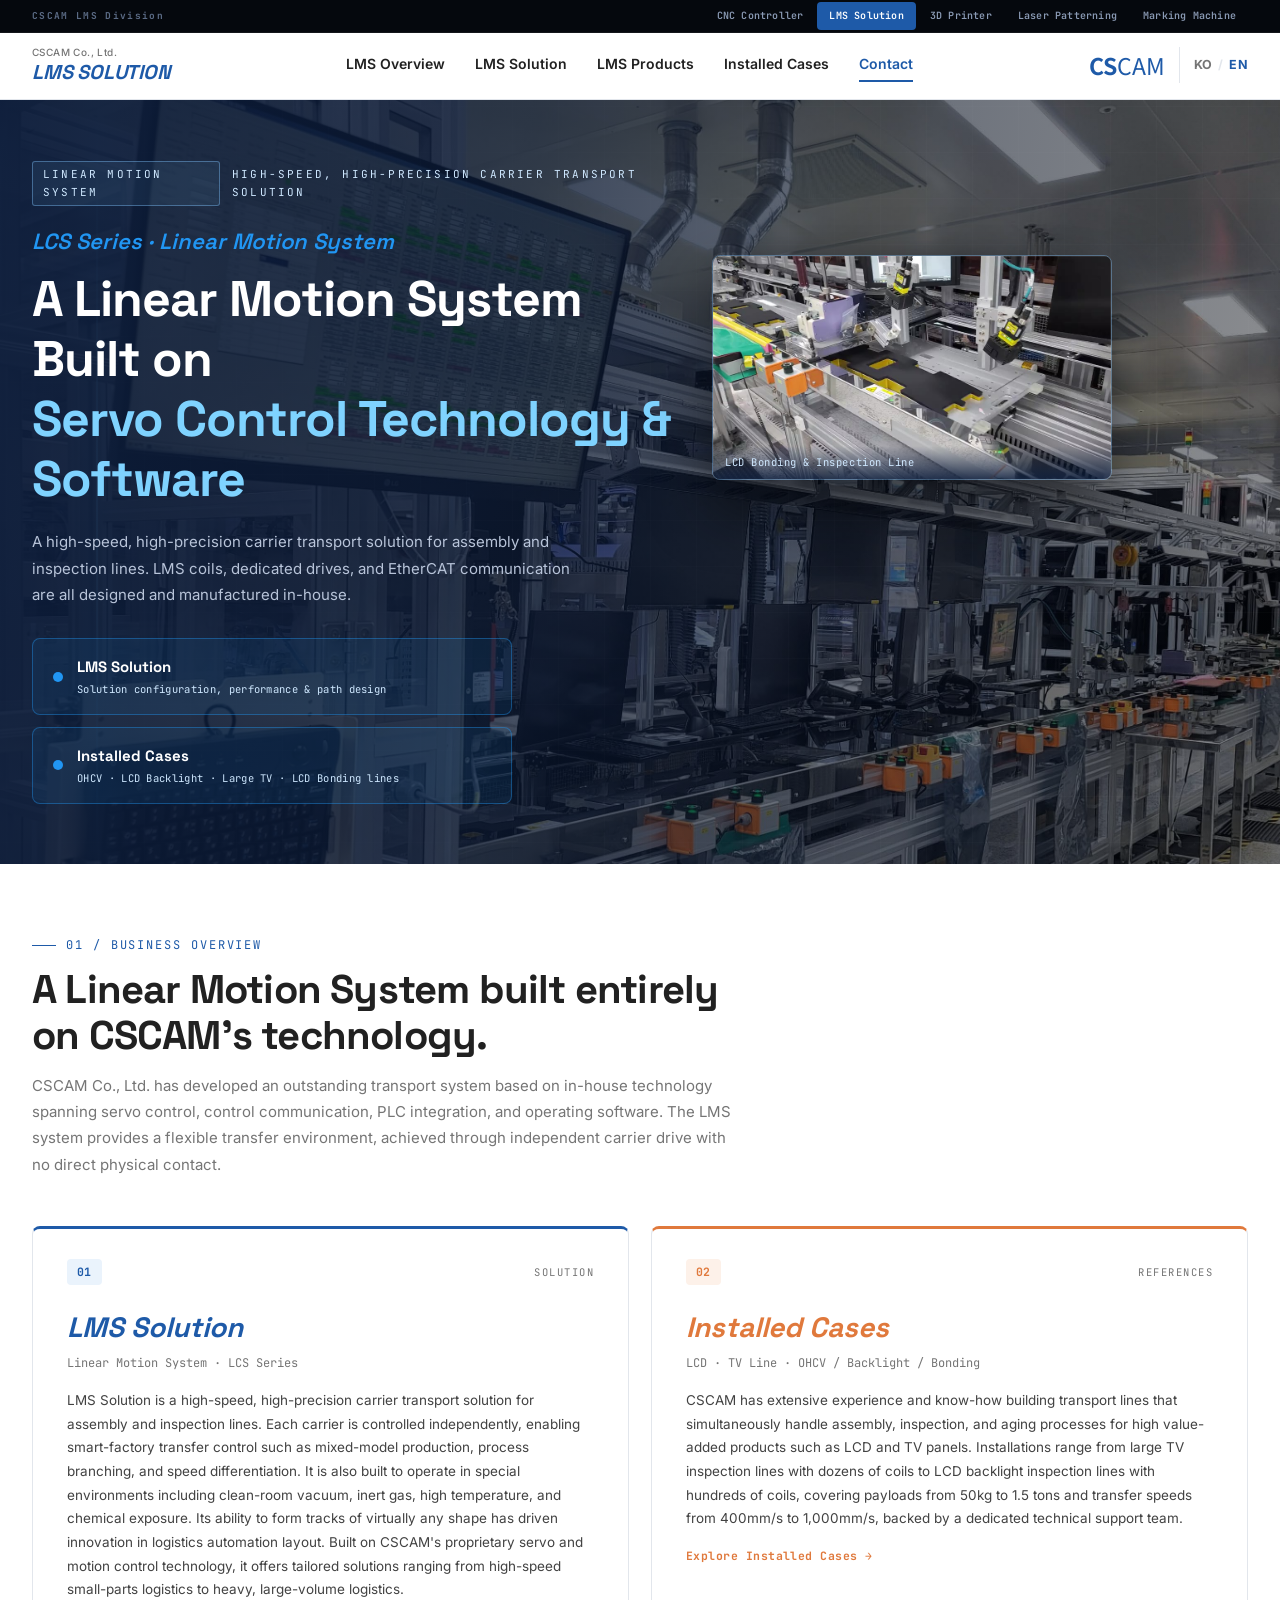
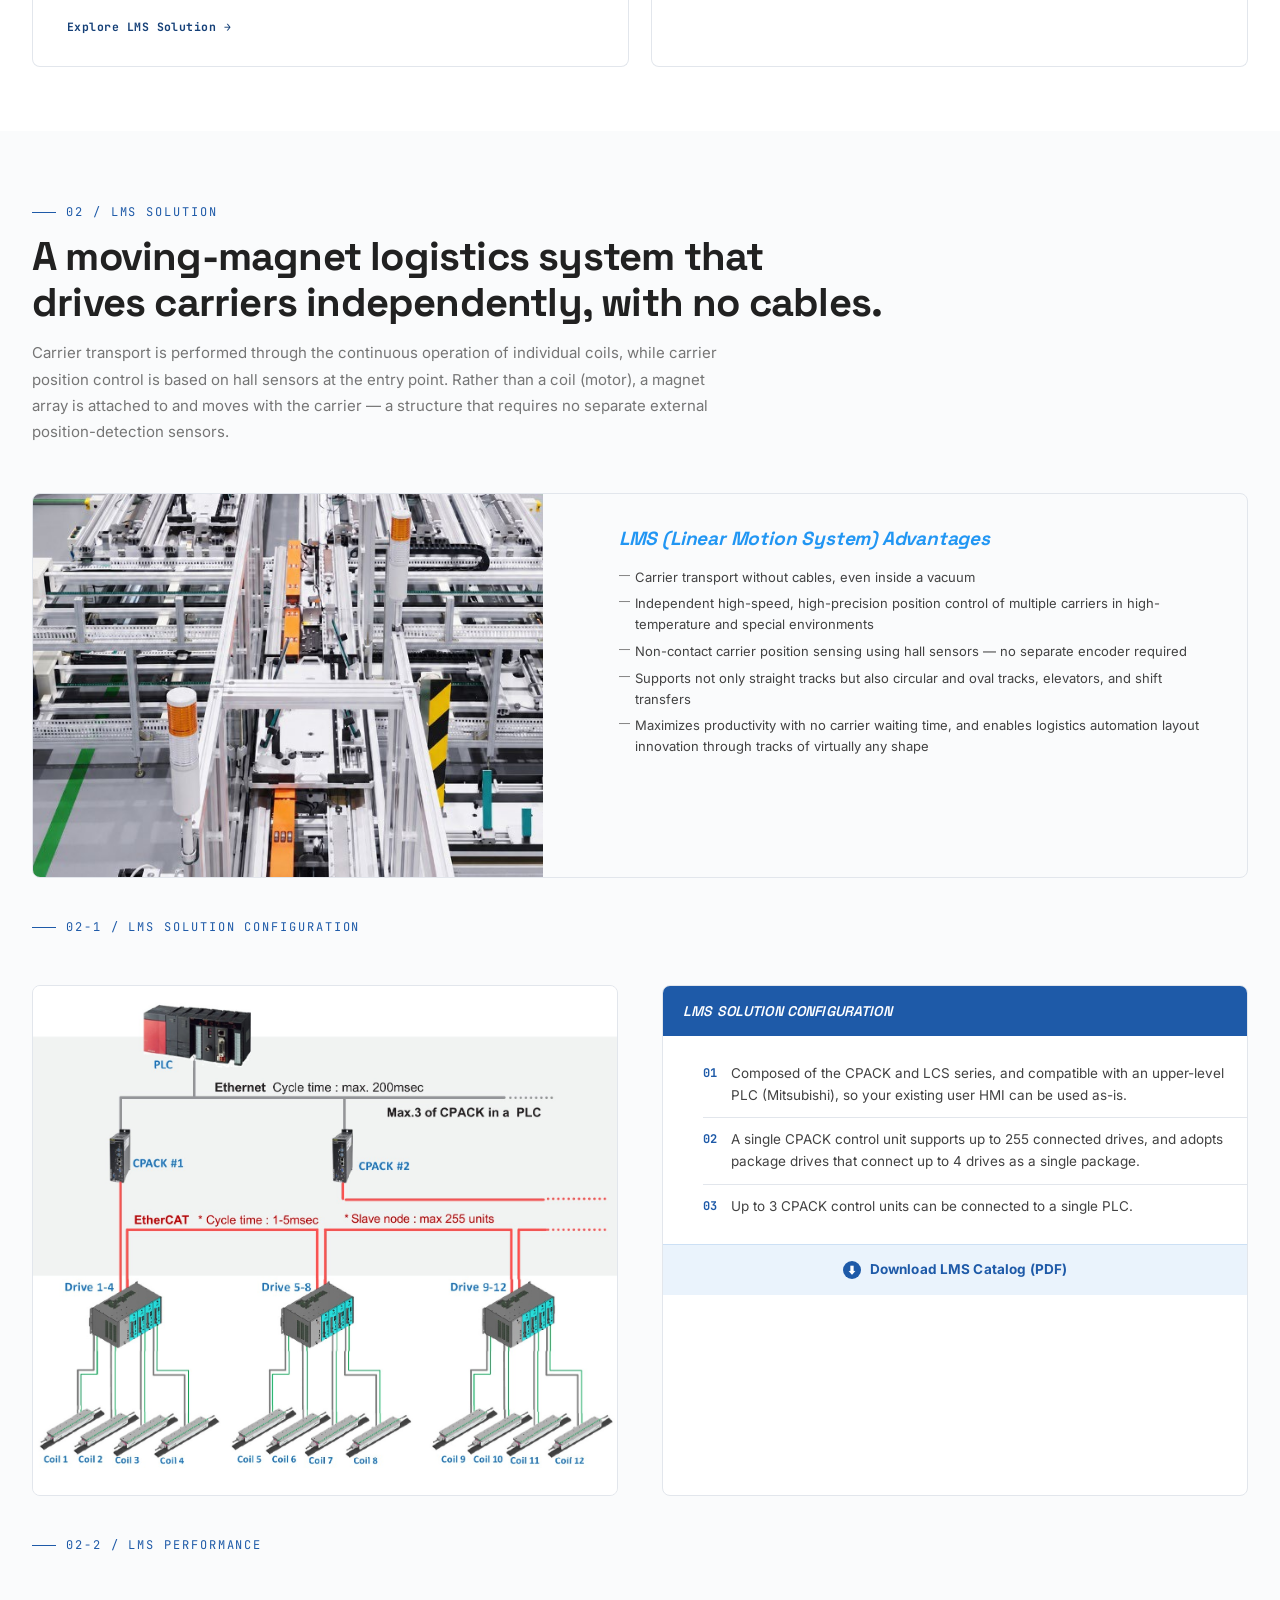
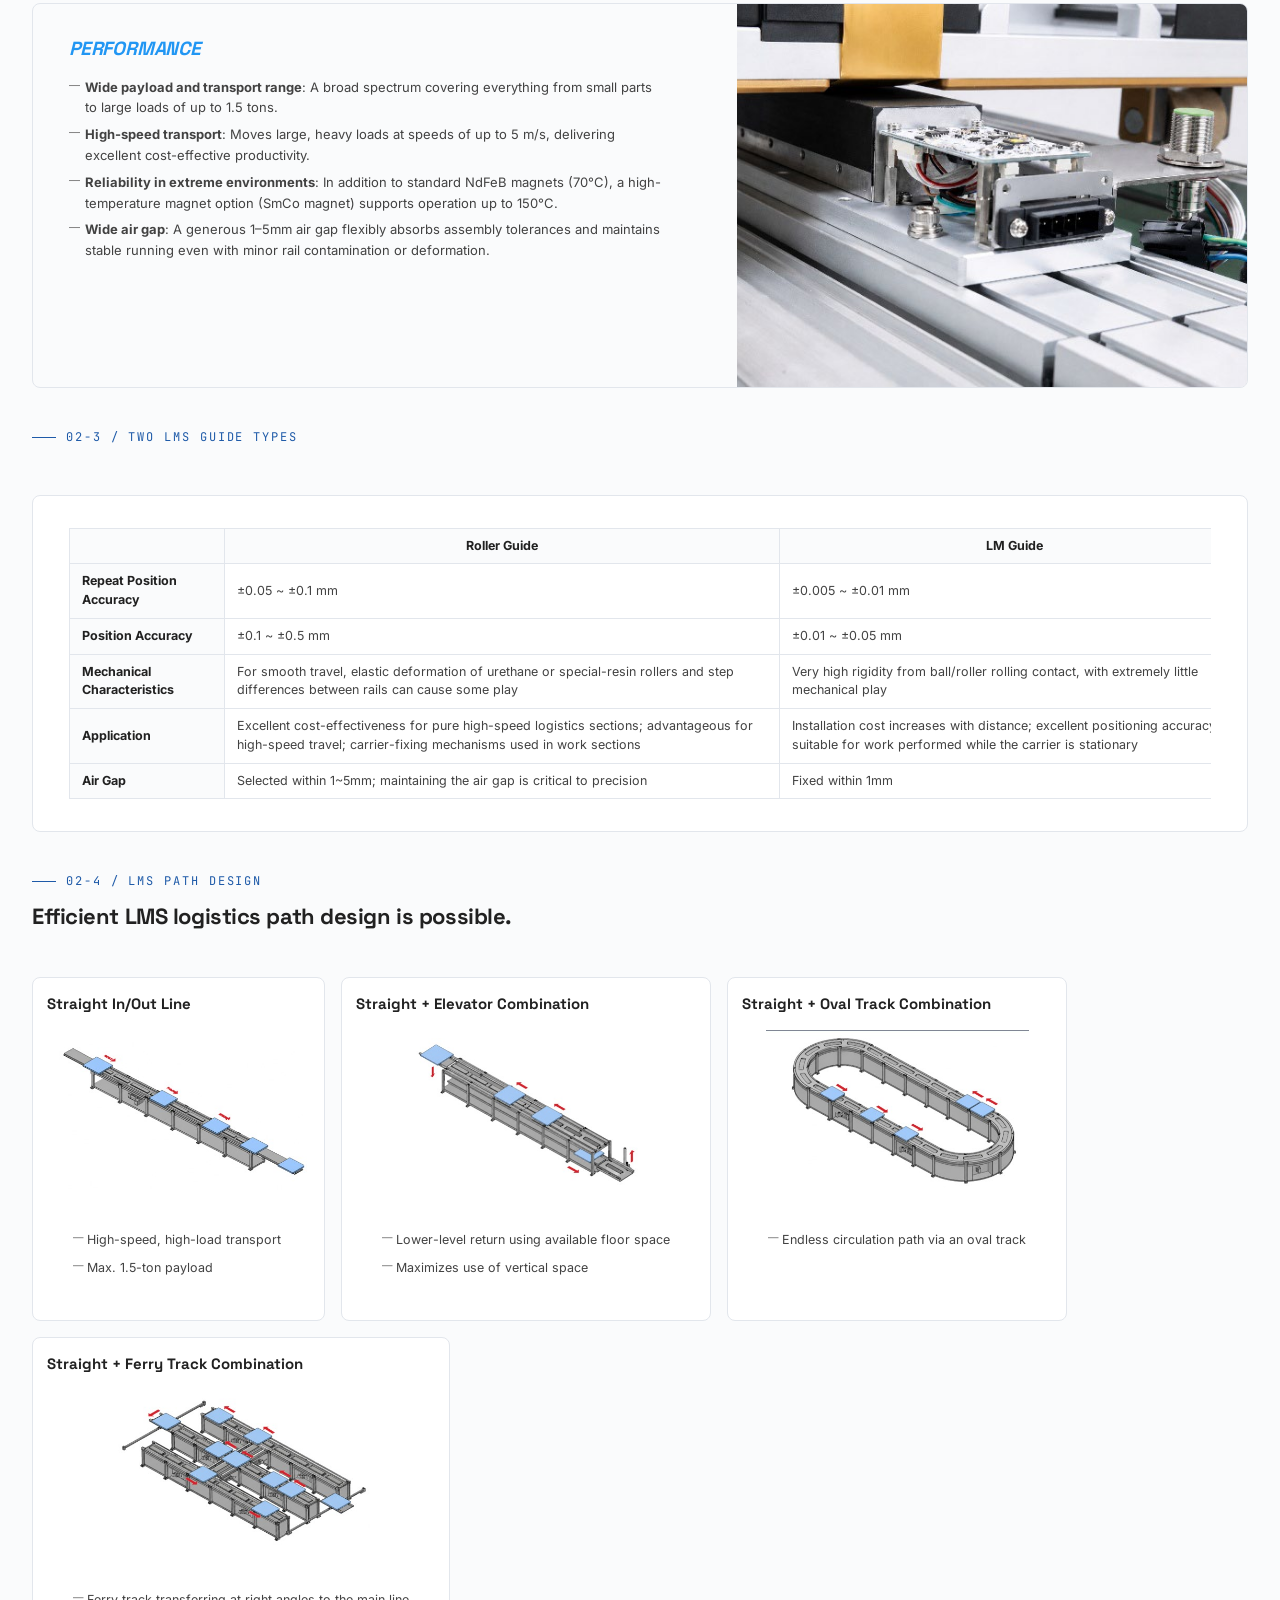
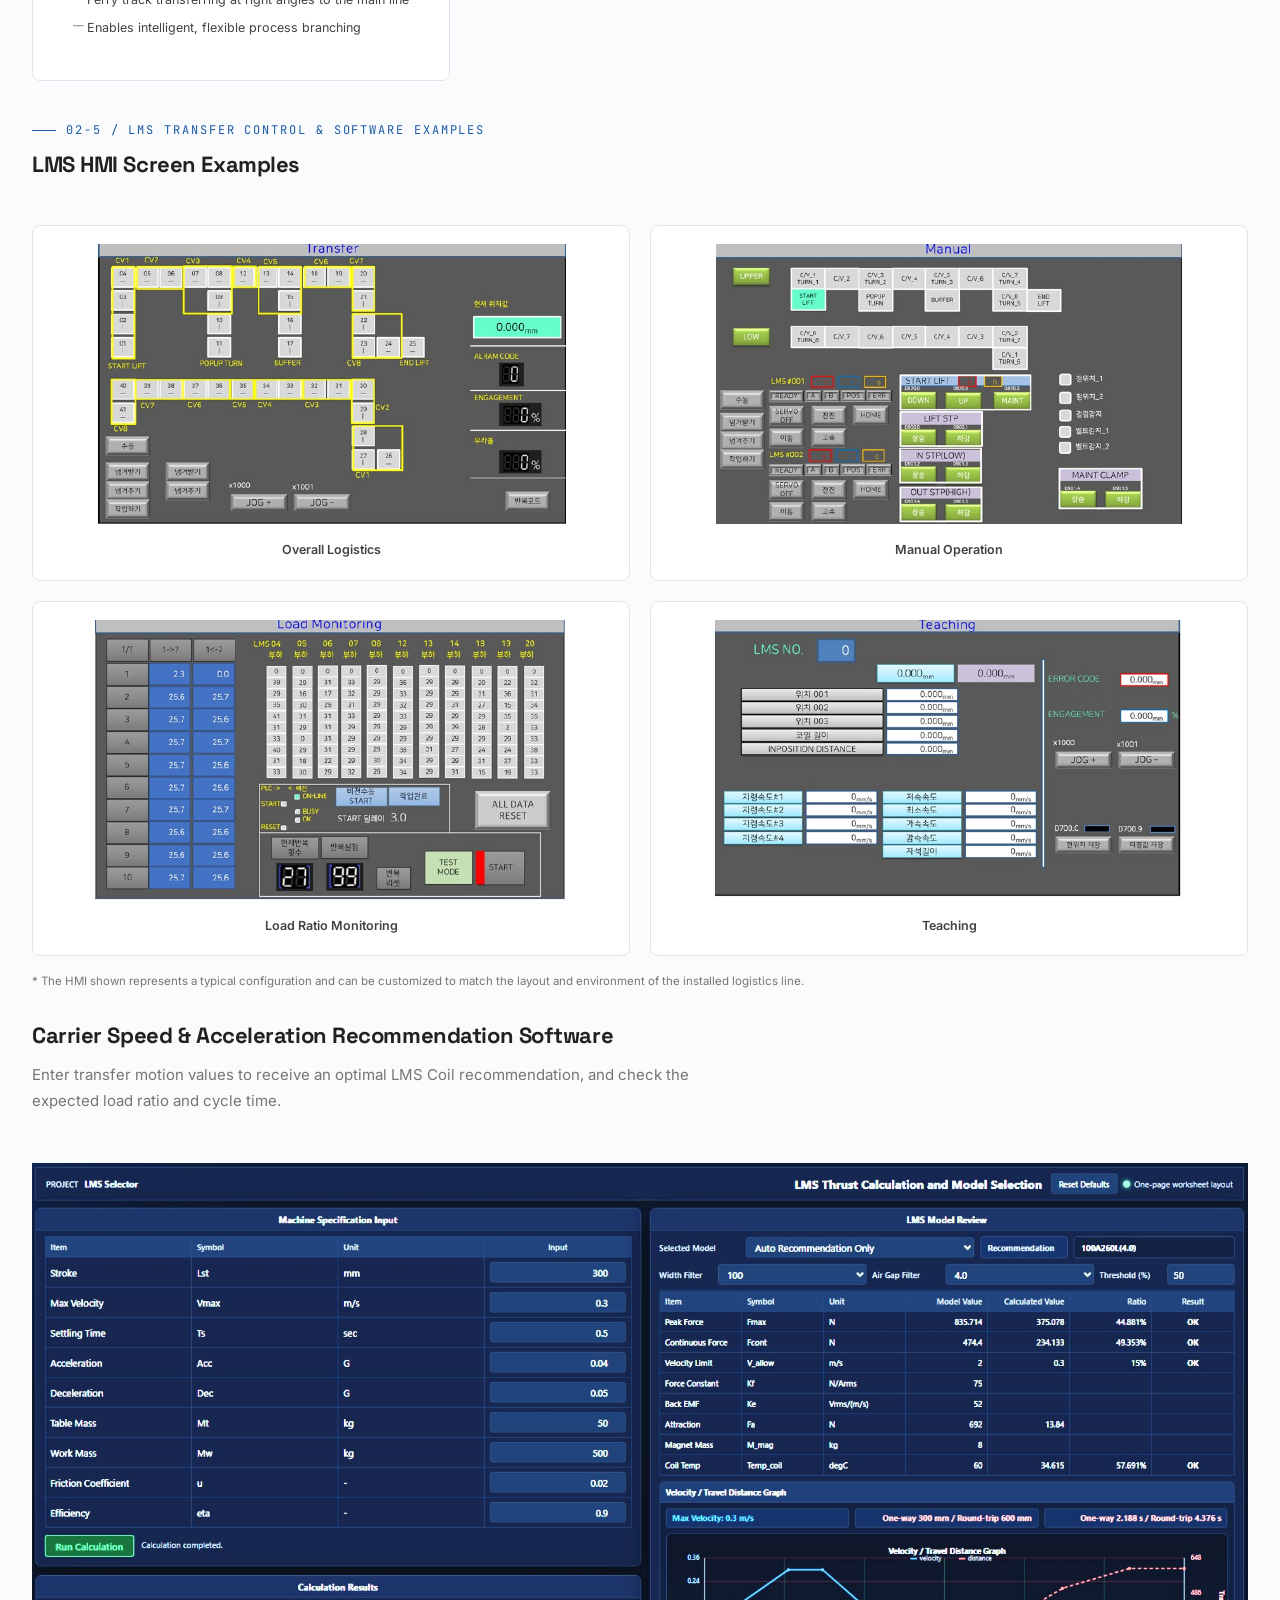
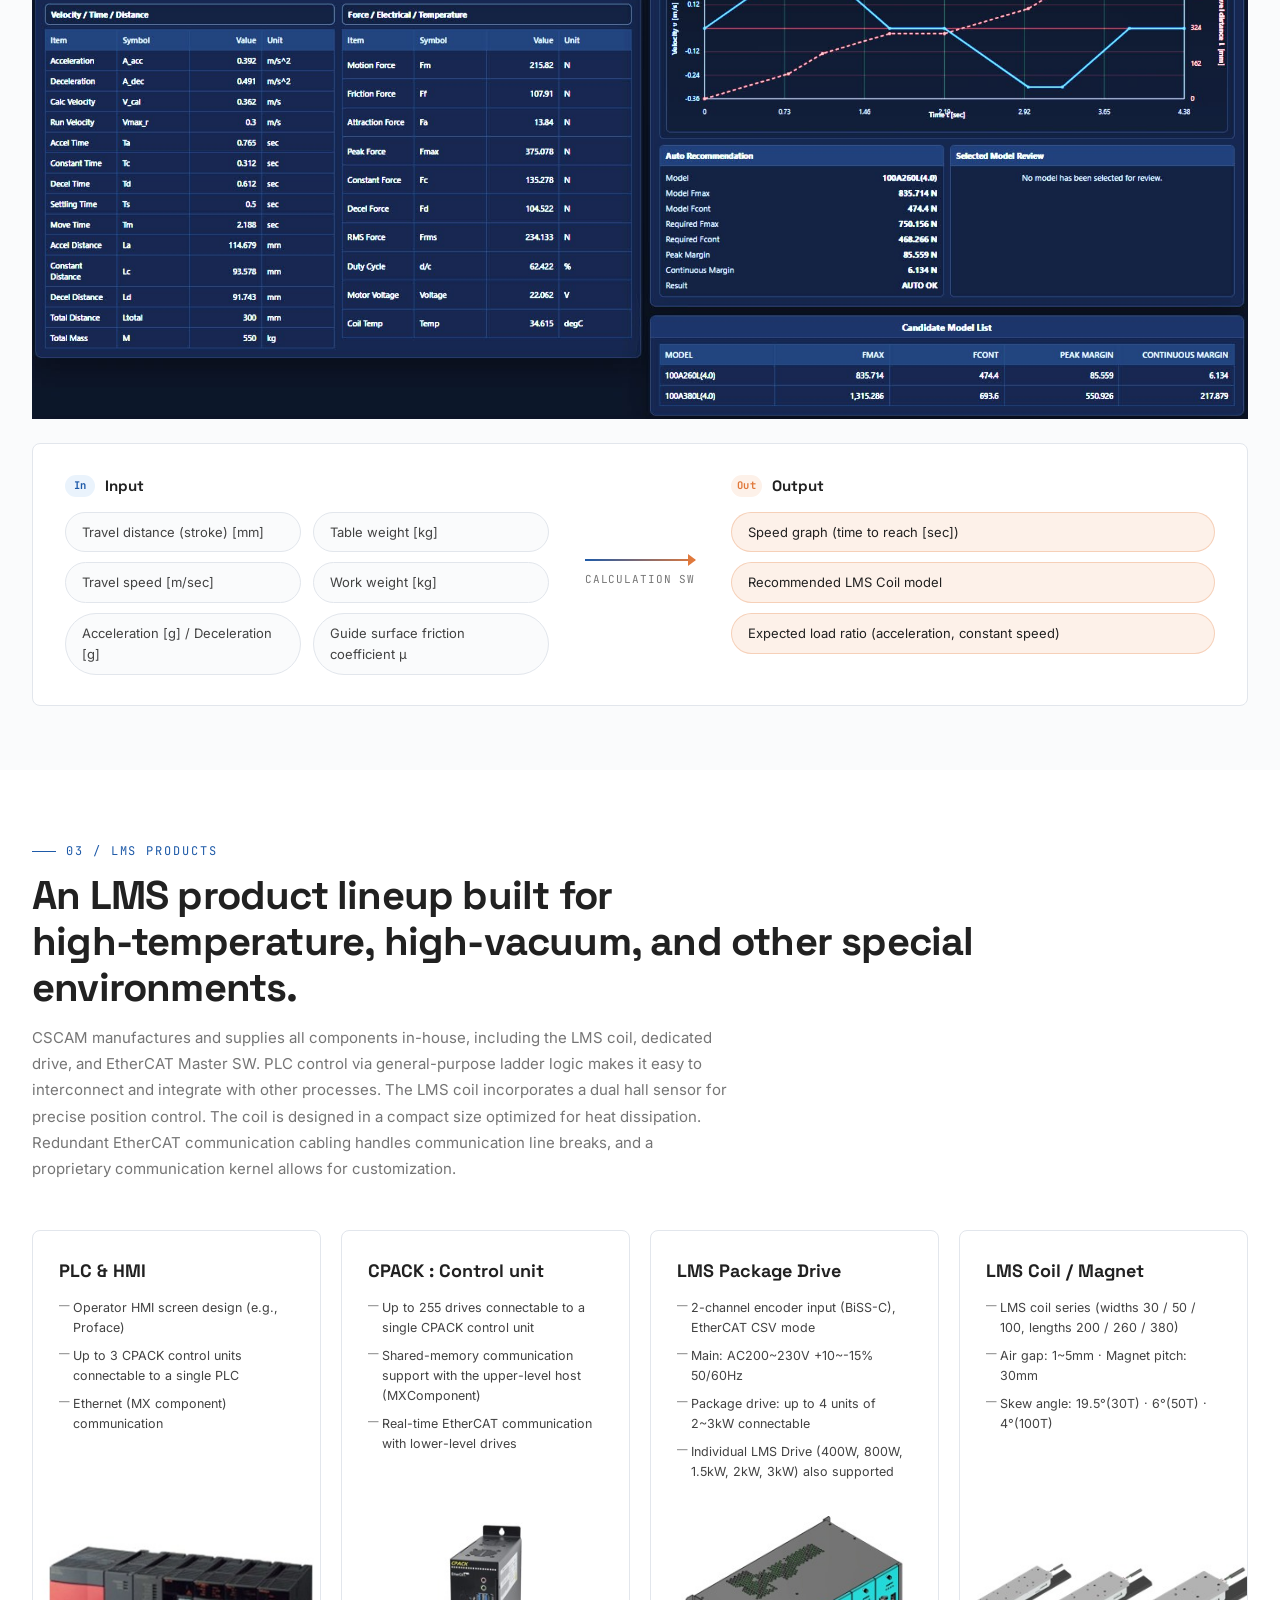
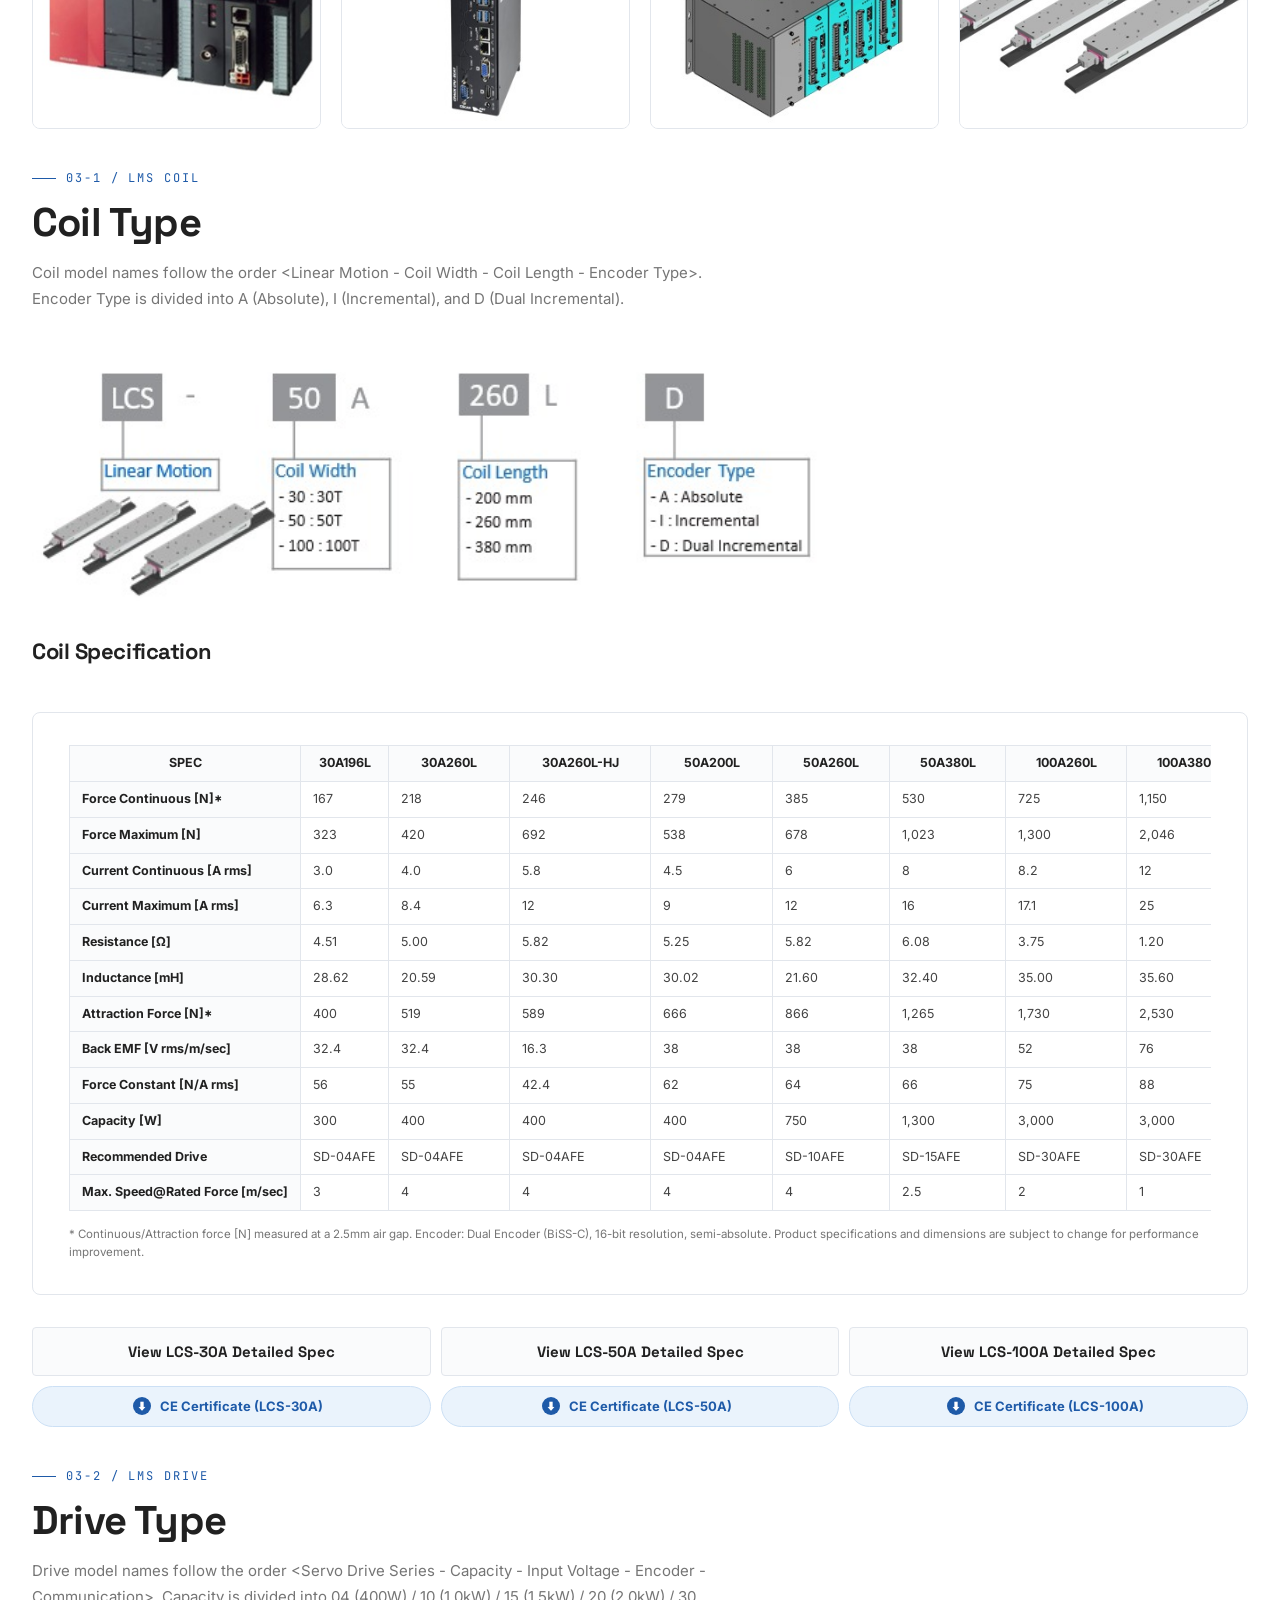
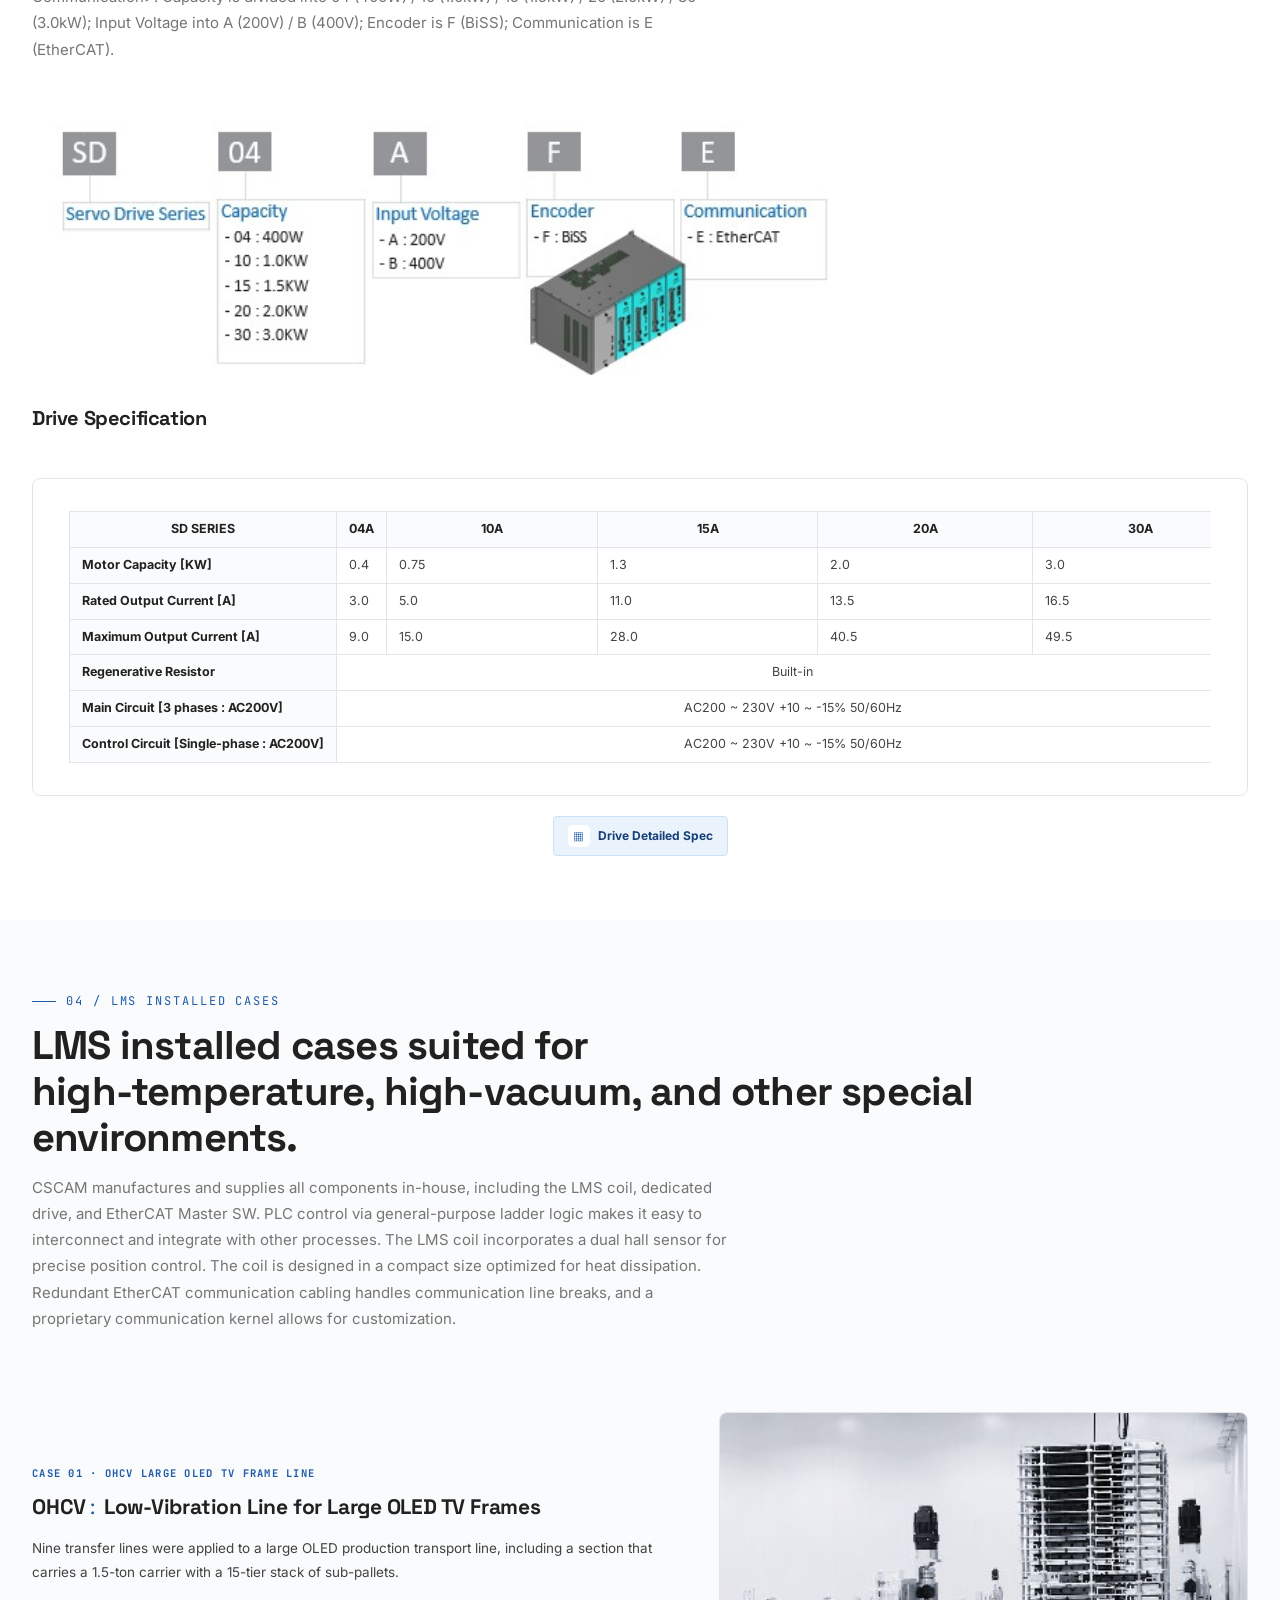
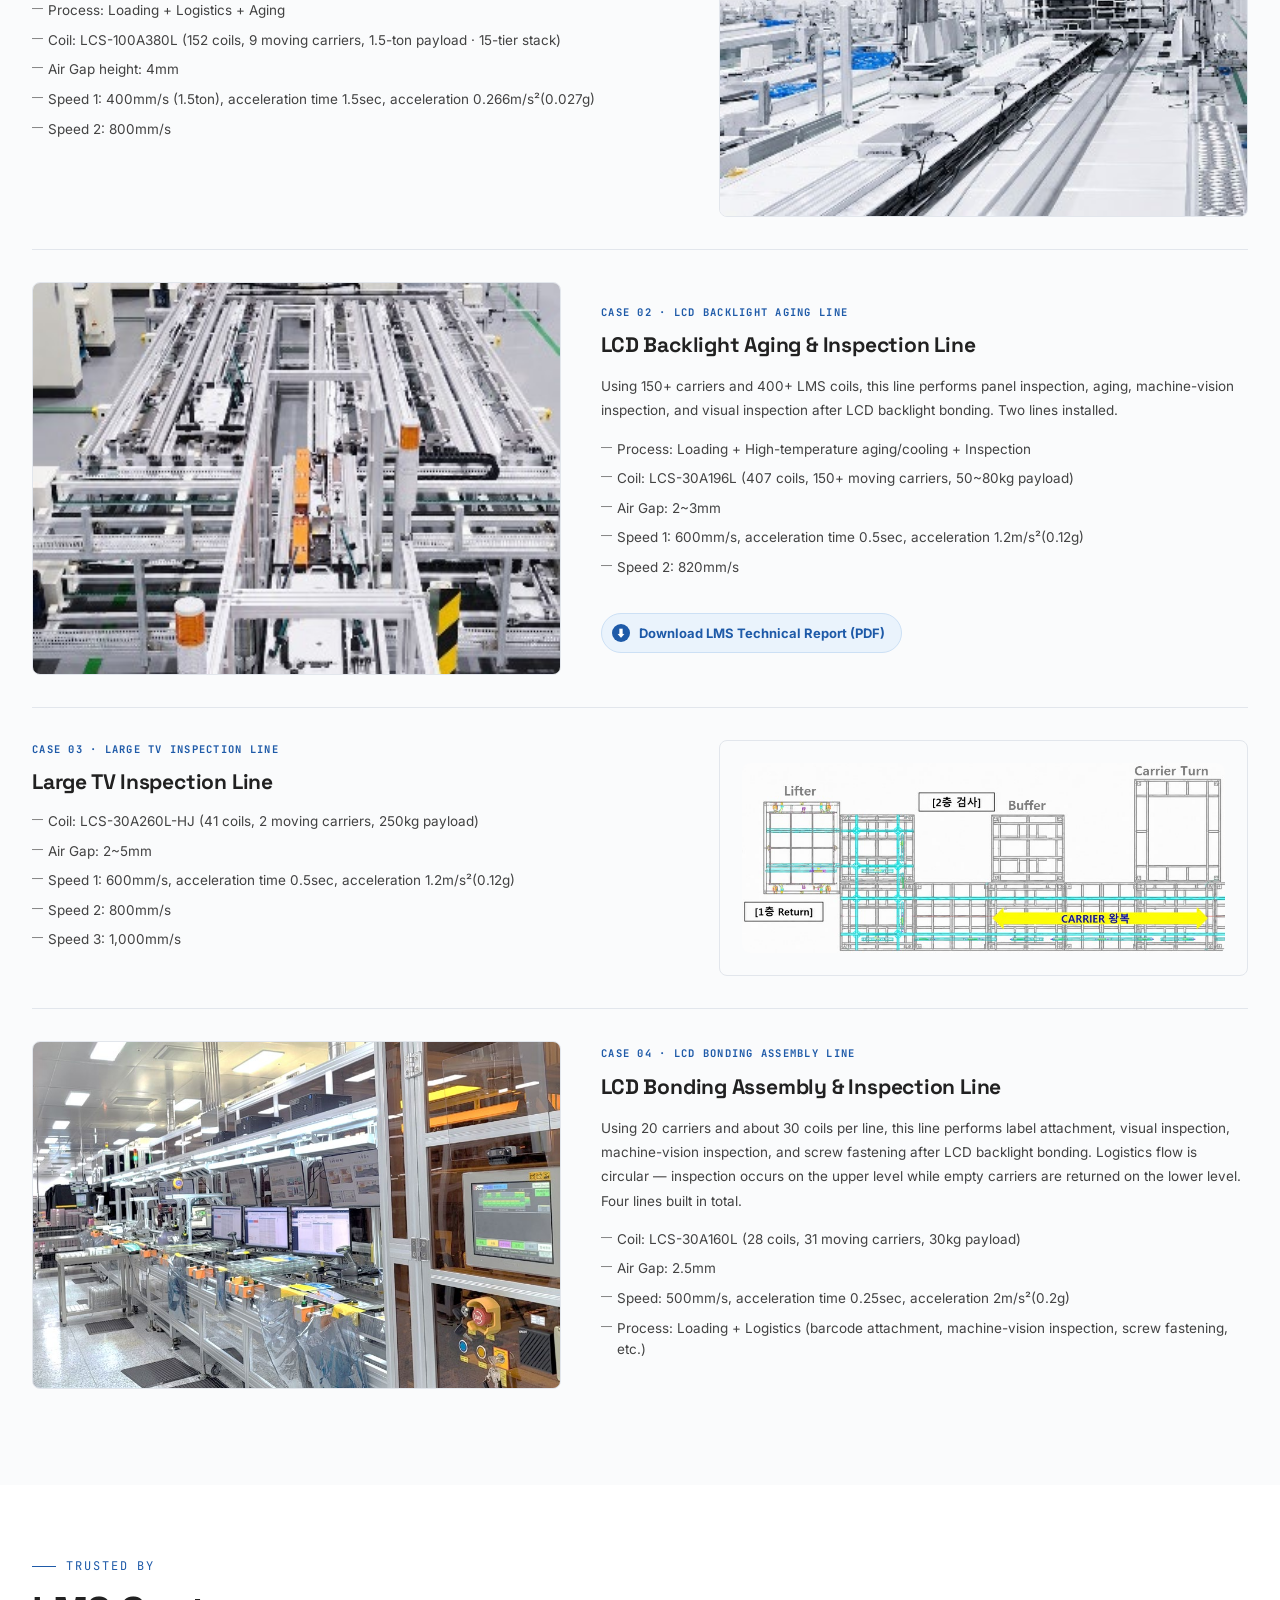
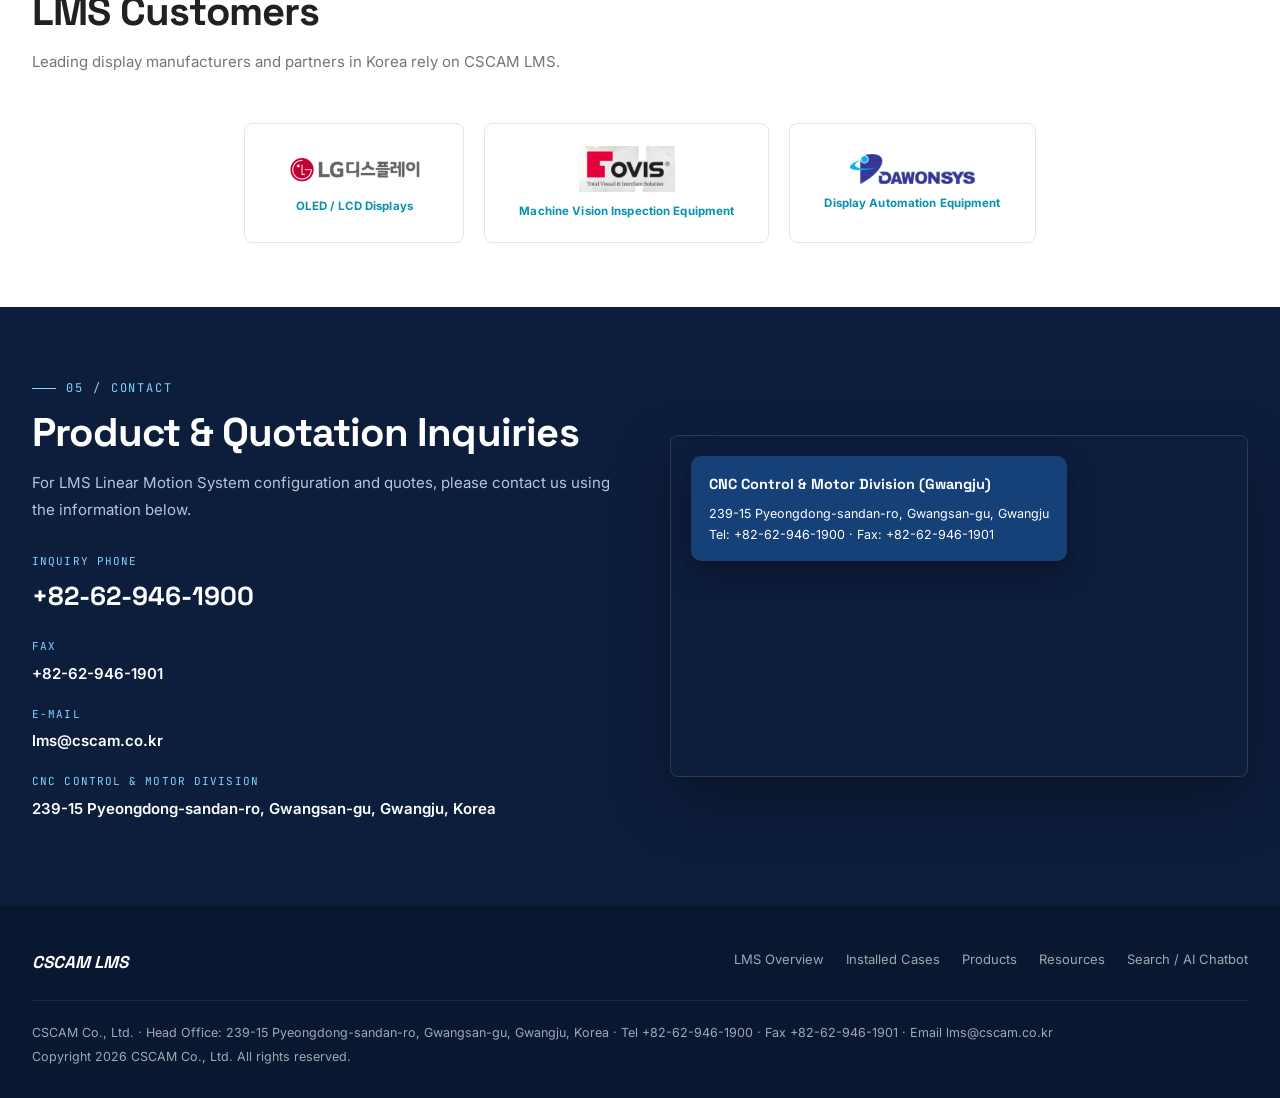
==== en/index.html @ 69ef6d7d "hub" ====
<!DOCTYPE html>
<html lang="en">
<head>
<meta charset="UTF-8">
<meta name="viewport" content="width=device-width, initial-scale=1.0">
<title>CSCAM LMS | Linear Motion System</title>
<meta name="description" content="CSCAM Co., Ltd. LMS — a high-speed, high-precision carrier transport solution (Linear Motion System) for assembly and inspection lines. LMS coils, dedicated drives, and EtherCAT communication technology are all developed in-house.">
<link rel="stylesheet" href="../assets/css/style.css">
</head>
<body>

<div class="family-bar">
  <div class="family-bar-inner">
    <span class="family-bar-label">CSCAM LMS Division</span>
    <nav class="family-bar-nav">
      <a href="https://cnc.cscam.co.kr/en/index.html">CNC Controller</a>
      <a class="active" href="index.html">LMS Solution</a>
      <a href="https://3dp.cscam.co.kr/?lang=en">3D Printer</a>
      <a href="https://laser.cscam.co.kr/?lang=en">Laser Patterning</a>
      <a href="https://marking.cscam.co.kr/?lang=en">Marking Machine</a>
    </nav>
  </div>
</div>

<header class="site-header" style="top:32px;">
  <div class="container">
    <a href="index.html" class="logo"><small>CSCAM Co., Ltd.</small><div class="logo-title">LMS SOLUTION</div></a>
    <nav class="gnb">
      <a href="#lms-intro" data-nav-target="lms-intro">LMS Overview</a>
      <a href="#lms-solution" data-nav-target="lms-solution">LMS Solution</a>
      <a href="#lms-product" data-nav-target="lms-product">LMS Products</a>
      <a href="#cases" data-nav-target="cases">Installed Cases</a>
      <a href="#contact" data-nav-target="contact">Contact</a>
    </nav>
    <div class="header-right">
      <div class="header-utility">
        <a class="brand-wordmark-link" href="https://cscam.co.kr/en/index.html" aria-label="CSCAM Corporate Home"><div class="brand-wordmark"><b>CS</b><span>CAM</span></div></a>
        <div class="brand-divider"></div>
        <div class="lang-switch"><a href="../index.html">KO</a><span class="lang-sep">/</span><a class="active" href="index.html">EN</a></div>
      </div>
      <button class="nav-toggle" aria-label="Open menu"><span></span><span></span><span></span></button>
    </div>
  </div>
</header>
<div class="header-spacer" style="height:calc(var(--header-h) + 32px);"></div>

<!-- HERO -->
<section class="hero">
  <div class="hero-bg"></div>
  <div class="hero-grid-overlay"><div class="hero-scanline"></div></div>
  <div class="hero-scrim"></div>
  <div class="container">
    <div class="hero-row">
    <div class="hero-inner">
      <div class="hero-badge"><span>LINEAR MOTION SYSTEM</span> High-Speed, High-Precision Carrier Transport Solution</div>
      <div class="hero-kicker">LCS Series · Linear Motion System</div>
      <h1>A Linear Motion System Built on<br><em>Servo Control Technology &amp; Software</em></h1>
      <p class="lede">A high-speed, high-precision carrier transport solution for assembly and inspection lines. LMS coils, dedicated drives, and EtherCAT communication are all designed and manufactured in-house.</p>
      <div class="hero-links">
        <a href="#lms-solution" class="hero-link">
          <span class="dot"></span>
          <div>
            <b>LMS Solution</b>
            <small>Solution configuration, performance &amp; path design</small>
          </div>
        </a>
        <a href="#cases" class="hero-link">
          <span class="dot"></span>
          <div>
            <b>Installed Cases</b>
            <small>OHCV · LCD Backlight · Large TV · LCD Bonding lines</small>
          </div>
        </a>
      </div>
    </div>
    <div class="hero-video">
      <video autoplay loop muted playsinline poster="../assets/img/hero-video-poster.jpg">
        <source src="../assets/video/hero-lms-bonding.mp4" type="video/mp4">
      </video>
      <div class="hero-video-cap">LCD Bonding &amp; Inspection Line</div>
    </div>
    </div>
  </div>
</section>

<!-- 01. LMS Overview -->
<section class="section" id="lms-intro" data-section="lms-intro">
  <div class="container">
    <div class="section-head">
      <div class="eyebrow">01 / Business Overview</div>
      <h2 class="section-title">A Linear Motion System built entirely<br>on CSCAM's technology.</h2>
      <p class="section-desc">CSCAM Co., Ltd. has developed an outstanding transport system based on in-house technology spanning servo control, control communication, PLC integration, and operating software. The LMS system provides a flexible transfer environment, achieved through independent carrier drive with no direct physical contact.</p>
    </div>
    <div class="teaser-grid">
      <a class="teaser-card" href="#lms-solution">
        <div class="teaser-card-top"><span class="teaser-num">01</span><span class="teaser-cat">SOLUTION</span></div>
        <h3 class="teaser-title">LMS Solution</h3>
        <div class="teaser-subtitle">Linear Motion System · LCS Series</div>
        <p>LMS Solution is a high-speed, high-precision carrier transport solution for assembly and inspection lines. Each carrier is controlled independently, enabling smart-factory transfer control such as mixed-model production, process branching, and speed differentiation. It is also built to operate in special environments including clean-room vacuum, inert gas, high temperature, and chemical exposure. Its ability to form tracks of virtually any shape has driven innovation in logistics automation layout. Built on CSCAM's proprietary servo and motion control technology, it offers tailored solutions ranging from high-speed small-parts logistics to heavy, large-volume logistics.</p>
        <div class="more">Explore LMS Solution →</div>
      </a>
      <a class="teaser-card" href="#cases">
        <div class="teaser-card-top"><span class="teaser-num">02</span><span class="teaser-cat">REFERENCES</span></div>
        <h3 class="teaser-title">Installed Cases</h3>
        <div class="teaser-subtitle">LCD · TV Line · OHCV / Backlight / Bonding</div>
        <p>CSCAM has extensive experience and know-how building transport lines that simultaneously handle assembly, inspection, and aging processes for high value-added products such as LCD and TV panels. Installations range from large TV inspection lines with dozens of coils to LCD backlight inspection lines with hundreds of coils, covering payloads from 50kg to 1.5 tons and transfer speeds from 400mm/s to 1,000mm/s, backed by a dedicated technical support team.</p>
        <div class="more">Explore Installed Cases →</div>
      </a>
    </div>
  </div>
</section>

<!-- 02. LMS Solution -->
<section class="section alt" id="lms-solution" data-section="lms-solution">
  <div class="container">
    <div class="section-head">
      <div class="eyebrow">02 / LMS Solution</div>
      <h2 class="section-title">A moving-magnet logistics system that<br>drives carriers independently, with no cables.</h2>
      <p class="section-desc">Carrier transport is performed through the continuous operation of individual coils, while carrier position control is based on hall sensors at the entry point. Rather than a coil (motor), a magnet array is attached to and moves with the carrier — a structure that requires no separate external position-detection sensors.</p>
    </div>
    <div class="app-card">
      <div class="app-card-img"><img src="../assets/img/tech-advantage-photo.jpg" alt="On-site photo of an LMS carrier transport line"></div>
      <div class="app-card-text">
        <div class="tagline">LMS (Linear Motion System) Advantages</div>
        <ul class="dash">
          <li>Carrier transport without cables, even inside a vacuum</li>
          <li>Independent high-speed, high-precision position control of multiple carriers in high-temperature and special environments</li>
          <li>Non-contact carrier position sensing using hall sensors — no separate encoder required</li>
          <li>Supports not only straight tracks but also circular and oval tracks, elevators, and shift transfers</li>
          <li>Maximizes productivity with no carrier waiting time, and enables logistics automation layout innovation through tracks of virtually any shape</li>
        </ul>
      </div>
    </div>

    <div class="section-head" style="margin-top:32px;">
      <div class="eyebrow">02-1 / LMS Solution Configuration</div>
    </div>
    <div class="split">
      <div class="split-media flush">
        <div class="panel-body"><img src="../assets/img/solutions-architecture.jpg" alt="LMS solution configuration - PLC, CPACK, EtherCAT, Drive, Coil architecture diagram"></div>
      </div>
      <div class="split-text">
        <div class="feature-box">
          <div class="panel-head">LMS SOLUTION CONFIGURATION</div>
          <ol class="feature-list">
            <li><span class="num">01</span><span>Composed of the CPACK and LCS series, and compatible with an upper-level PLC (Mitsubishi), so your existing user HMI can be used as-is.</span></li>
            <li><span class="num">02</span><span>A single CPACK control unit supports up to 255 connected drives, and adopts package drives that connect up to 4 drives as a single package.</span></li>
            <li><span class="num">03</span><span>Up to 3 CPACK control units can be connected to a single PLC.</span></li>
          </ol>
          <a class="feature-box-link" href="../assets/docs/LMS-catalog-2026.pdf" download="CSCAM_LMS_Catalog_2026.pdf"><span class="ico">⬇</span>Download LMS Catalog (PDF)</a>
        </div>
      </div>
    </div>

    <div class="section-head" style="margin-top:32px;">
      <div class="eyebrow">02-2 / LMS Performance</div>
    </div>
    <div class="app-card reverse">
      <div class="app-card-img"><img src="../assets/img/performance-photo.jpg" alt="Close-up photo of the LMS coil and carrier drive assembly"></div>
      <div class="app-card-text">
        <div class="tagline">PERFORMANCE</div>
        <ul class="dash">
          <li><b>Wide payload and transport range</b>: A broad spectrum covering everything from small parts to large loads of up to 1.5 tons.</li>
          <li><b>High-speed transport</b>: Moves large, heavy loads at speeds of up to 5 m/s, delivering excellent cost-effective productivity.</li>
          <li><b>Reliability in extreme environments</b>: In addition to standard NdFeB magnets (70°C), a high-temperature magnet option (SmCo magnet) supports operation up to 150°C.</li>
          <li><b>Wide air gap</b>: A generous 1–5mm air gap flexibly absorbs assembly tolerances and maintains stable running even with minor rail contamination or deformation.</li>
        </ul>
      </div>
    </div>

    <div class="section-head" style="margin-top:32px;">
      <div class="eyebrow">02-3 / Two LMS Guide Types</div>
    </div>
    <div class="spec-table-wrap">
      <div class="spec-table-scroll">
      <table class="spec-table">
      <thead><tr><th></th><th>Roller Guide</th><th>LM Guide</th></tr></thead>
      <tbody>
      <tr><th>Repeat Position Accuracy</th><td>±0.05 ~ ±0.1 mm</td><td>±0.005 ~ ±0.01 mm</td></tr>
      <tr><th>Position Accuracy</th><td>±0.1 ~ ±0.5 mm</td><td>±0.01 ~ ±0.05 mm</td></tr>
      <tr><th>Mechanical Characteristics</th><td>For smooth travel, elastic deformation of urethane or special-resin rollers and step differences between rails can cause some play</td><td>Very high rigidity from ball/roller rolling contact, with extremely little mechanical play</td></tr>
      <tr><th>Application</th><td>Excellent cost-effectiveness for pure high-speed logistics sections; advantageous for high-speed travel; carrier-fixing mechanisms used in work sections</td><td>Installation cost increases with distance; excellent positioning accuracy; suitable for work performed while the carrier is stationary</td></tr>
      <tr><th>Air Gap</th><td>Selected within 1~5mm; maintaining the air gap is critical to precision</td><td>Fixed within 1mm</td></tr>
      </tbody>
      </table>
      </div>
    </div>

    <div class="section-head" style="margin-top:32px;">
      <div class="eyebrow">02-4 / LMS Path Design</div>
      <h3 class="section-title" style="font-size:22px;">Efficient LMS logistics path design is possible.</h3>
    </div>
    <div class="prod-grid prod-grid-path">
      <div class="prod-card">
        <div class="panel-head-plain">Straight In/Out Line</div>
        <div class="prod-media"><img src="../assets/img/path-straight.jpg" alt="Straight in/out line layout"></div>
        <div class="prod-text">
          <ul class="dash"><li>High-speed, high-load transport</li><li>Max. 1.5-ton payload</li></ul>
        </div>
      </div>
      <div class="prod-card">
        <div class="panel-head-plain">Straight + Elevator Combination</div>
        <div class="prod-media"><img src="../assets/img/path-elevator.jpg" alt="Vertical circulation line layout combining straight track and elevator"></div>
        <div class="prod-text">
          <ul class="dash"><li>Lower-level return using available floor space</li><li>Maximizes use of vertical space</li></ul>
        </div>
      </div>
      <div class="prod-card">
        <div class="panel-head-plain">Straight + Oval Track Combination</div>
        <div class="prod-media"><img src="../assets/img/path-oval.jpg" alt="Horizontal circulation line layout combining straight track and oval track"></div>
        <div class="prod-text">
          <ul class="dash"><li>Endless circulation path via an oval track</li></ul>
        </div>
      </div>
      <div class="prod-card">
        <div class="panel-head-plain">Straight + Ferry Track Combination</div>
        <div class="prod-media"><img src="../assets/img/path-ferry.jpg" alt="Parallel line layout combining straight track and ferry track"></div>
        <div class="prod-text">
          <ul class="dash"><li>Ferry track transferring at right angles to the main line</li><li>Enables intelligent, flexible process branching</li></ul>
        </div>
      </div>
    </div>

    <div class="section-head" style="margin-top:32px;">
      <div class="eyebrow">02-5 / LMS Transfer Control &amp; Software Examples</div>
      <h3 class="section-title" style="font-size:22px;">LMS HMI Screen Examples</h3>
    </div>
    <div class="equip-grid cols-2">
      <div class="equip-item"><div class="thumb"><img src="../assets/img/hmi-transfer.jpg" alt="Overall logistics HMI screen"></div><span>Overall Logistics</span></div>
      <div class="equip-item"><div class="thumb"><img src="../assets/img/hmi-manual.jpg" alt="Manual operation HMI screen"></div><span>Manual Operation</span></div>
      <div class="equip-item"><div class="thumb"><img src="../assets/img/hmi-load-monitoring.jpg" alt="Load ratio monitoring HMI screen"></div><span>Load Ratio Monitoring</span></div>
      <div class="equip-item"><div class="thumb"><img src="../assets/img/hmi-teaching.jpg" alt="Teaching HMI screen"></div><span>Teaching</span></div>
    </div>
    <p style="font-size:11.5px;color:var(--muted);margin-top:16px;">* The HMI shown represents a typical configuration and can be customized to match the layout and environment of the installed logistics line.</p>

    <div class="section-head" style="margin-top:32px;">
      <h3 class="section-title" style="font-size:22px;">Carrier Speed &amp; Acceleration Recommendation Software</h3>
      <p class="section-desc">Enter transfer motion values to receive an optimal LMS Coil recommendation, and check the expected load ratio and cycle time.</p>
    </div>
    <div class="frame"><img src="../assets/img/calc-screenshot.jpg" alt="LMS Thrust Calculation and Model Selection tool screen"></div>
    <div class="io-flow" style="margin-top:24px;">
      <div class="io-col">
        <div class="io-col-head"><span class="io-icon">In</span>Input</div>
        <div class="io-chip-grid">
          <div class="io-chip">Travel distance (stroke) [mm]</div>
          <div class="io-chip">Table weight [kg]</div>
          <div class="io-chip">Travel speed [m/sec]</div>
          <div class="io-chip">Work weight [kg]</div>
          <div class="io-chip">Acceleration [g] / Deceleration [g]</div>
          <div class="io-chip">Guide surface friction coefficient μ</div>
        </div>
      </div>
      <div class="io-arrow">
        <div class="io-arrow-line"></div>
        <div class="io-arrow-label">Calculation SW</div>
      </div>
      <div class="io-col">
        <div class="io-col-head io-col-head-result"><span class="io-icon">Out</span>Output</div>
        <div class="io-chip io-chip-result">Speed graph (time to reach [sec])</div>
        <div class="io-chip io-chip-result">Recommended LMS Coil model</div>
        <div class="io-chip io-chip-result">Expected load ratio (acceleration, constant speed)</div>
      </div>
    </div>
  </div>
</section>

<!-- 03. LMS Products -->
<section class="section" id="lms-product" data-section="lms-product">
  <div class="container">
    <div class="section-head">
      <div class="eyebrow">03 / LMS Products</div>
      <h2 class="section-title">An LMS product lineup built for<br>high-temperature, high-vacuum, and other special environments.</h2>
      <p class="section-desc">CSCAM manufactures and supplies all components in-house, including the LMS coil, dedicated drive, and EtherCAT Master SW. PLC control via general-purpose ladder logic makes it easy to interconnect and integrate with other processes. The LMS coil incorporates a dual hall sensor for precise position control. The coil is designed in a compact size optimized for heat dissipation. Redundant EtherCAT communication cabling handles communication line breaks, and a proprietary communication kernel allows for customization.</p>
    </div>
    <div class="prod-grid prod-grid-4">
      <div class="prod-card">
        <div class="prod-text">
          <h3>PLC &amp; HMI</h3>
          <ul class="dash">
            <li>Operator HMI screen design (e.g., Proface)</li>
            <li>Up to 3 CPACK control units connectable to a single PLC</li>
            <li>Ethernet (MX component) communication</li>
          </ul>
        </div>
        <div class="prod-media"><img src="../assets/img/prod-plc-hmi.jpg" alt="PLC & HMI product photo"></div>
      </div>
      <div class="prod-card">
        <div class="prod-text">
          <h3>CPACK : Control unit</h3>
          <ul class="dash">
            <li>Up to 255 drives connectable to a single CPACK control unit</li>
            <li>Shared-memory communication support with the upper-level host (MXComponent)</li>
            <li>Real-time EtherCAT communication with lower-level drives</li>
          </ul>
        </div>
        <div class="prod-media"><img src="../assets/img/prod-cpack.jpg" alt="CPACK Control unit product photo"></div>
      </div>
      <div class="prod-card">
        <div class="prod-text">
          <h3>LMS Package Drive</h3>
          <ul class="dash">
            <li>2-channel encoder input (BiSS-C), EtherCAT CSV mode</li>
            <li>Main: AC200~230V +10~-15% 50/60Hz</li>
            <li>Package drive: up to 4 units of 2~3kW connectable</li>
            <li>Individual LMS Drive (400W, 800W, 1.5kW, 2kW, 3kW) also supported</li>
          </ul>
        </div>
        <div class="prod-media"><img src="../assets/img/prod-package-drive.jpg" alt="LMS Package Drive product photo"></div>
      </div>
      <div class="prod-card">
        <div class="prod-text">
          <h3>LMS Coil / Magnet</h3>
          <ul class="dash">
            <li>LMS coil series (widths 30 / 50 / 100, lengths 200 / 260 / 380)</li>
            <li>Air gap: 1~5mm · Magnet pitch: 30mm</li>
            <li>Skew angle: 19.5°(30T) · 6°(50T) · 4°(100T)</li>
          </ul>
        </div>
        <div class="prod-media"><img src="../assets/img/prod-coil-magnet.jpg" alt="LMS Coil / Magnet product photo"></div>
      </div>
    </div>

<!-- 03-1. LMS Coil -->
    <div class="section-head" style="margin-top:32px;">
      <div class="eyebrow">03-1 / LMS Coil</div>
      <h2 class="section-title">Coil Type</h2>
      <p class="section-desc">Coil model names follow the order &lt;Linear Motion - Coil Width - Coil Length - Encoder Type&gt;. Encoder Type is divided into A (Absolute), I (Incremental), and D (Dual Incremental).</p>
    </div>
    <div class="frame classification-frame coil"><img src="../assets/img/coil-classification.jpg" alt="LMS Coil Classification - LCS-50A-260L-D code structure"></div>

    <div class="section-head" style="margin-top:32px;">
      <h3 class="section-title" style="font-size:22px;">Coil Specification</h3>
    </div>
    <div class="spec-table-wrap">
      <div class="spec-table-scroll">
      <table class="spec-table narrow-th">
      <thead><tr><th>SPEC</th><th>30A196L</th><th>30A260L</th><th>30A260L-HJ</th><th>50A200L</th><th>50A260L</th><th>50A380L</th><th>100A260L</th><th>100A380L</th></tr></thead>
      <tbody>
      <tr><th>Force Continuous [N]*</th><td>167</td><td>218</td><td>246</td><td>279</td><td>385</td><td>530</td><td>725</td><td>1,150</td></tr>
      <tr><th>Force Maximum [N]</th><td>323</td><td>420</td><td>692</td><td>538</td><td>678</td><td>1,023</td><td>1,300</td><td>2,046</td></tr>
      <tr><th>Current Continuous [A rms]</th><td>3.0</td><td>4.0</td><td>5.8</td><td>4.5</td><td>6</td><td>8</td><td>8.2</td><td>12</td></tr>
      <tr><th>Current Maximum [A rms]</th><td>6.3</td><td>8.4</td><td>12</td><td>9</td><td>12</td><td>16</td><td>17.1</td><td>25</td></tr>
      <tr><th>Resistance [Ω]</th><td>4.51</td><td>5.00</td><td>5.82</td><td>5.25</td><td>5.82</td><td>6.08</td><td>3.75</td><td>1.20</td></tr>
      <tr><th>Inductance [mH]</th><td>28.62</td><td>20.59</td><td>30.30</td><td>30.02</td><td>21.60</td><td>32.40</td><td>35.00</td><td>35.60</td></tr>
      <tr><th>Attraction Force [N]*</th><td>400</td><td>519</td><td>589</td><td>666</td><td>866</td><td>1,265</td><td>1,730</td><td>2,530</td></tr>
      <tr><th>Back EMF [V rms/m/sec]</th><td>32.4</td><td>32.4</td><td>16.3</td><td>38</td><td>38</td><td>38</td><td>52</td><td>76</td></tr>
      <tr><th>Force Constant [N/A rms]</th><td>56</td><td>55</td><td>42.4</td><td>62</td><td>64</td><td>66</td><td>75</td><td>88</td></tr>
      <tr><th>Capacity [W]</th><td>300</td><td>400</td><td>400</td><td>400</td><td>750</td><td>1,300</td><td>3,000</td><td>3,000</td></tr>
      <tr><th>Recommended Drive</th><td>SD-04AFE</td><td>SD-04AFE</td><td>SD-04AFE</td><td>SD-04AFE</td><td>SD-10AFE</td><td>SD-15AFE</td><td>SD-30AFE</td><td>SD-30AFE</td></tr>
      <tr><th>Max. Speed@Rated Force [m/sec]</th><td>3</td><td>4</td><td>4</td><td>4</td><td>4</td><td>2.5</td><td>2</td><td>1</td></tr>
      </tbody>
      </table>
      </div>
      <p style="font-size:11.5px;color:var(--muted);margin-top:14px;">* Continuous/Attraction force [N] measured at a 2.5mm air gap. Encoder: Dual Encoder (BiSS-C), 16-bit resolution, semi-absolute. Product specifications and dimensions are subject to change for performance improvement.</p>
    </div>

    <div class="spec-tab-nav" style="margin-top:32px;">
      <button class="spec-tab-btn" data-modal-open="coil-spec-30t" type="button">View LCS-30A Detailed Spec</button>
      <button class="spec-tab-btn" data-modal-open="coil-spec-50t" type="button">View LCS-50A Detailed Spec</button>
      <button class="spec-tab-btn" data-modal-open="coil-spec-100t" type="button">View LCS-100A Detailed Spec</button>
    </div>

    <div class="spec-tab-nav cert-nav">
      <a class="case-doc-link cert-link" href="../assets/docs/ce-lcs-30a260l.pdf" download="CE_Certificate_LCS-30A260L.pdf"><span class="ico">⬇</span>CE Certificate (LCS-30A)</a>
      <a class="case-doc-link cert-link" href="../assets/docs/ce-lcs-50a260l.pdf" download="CE_Certificate_LCS-50A260L.pdf"><span class="ico">⬇</span>CE Certificate (LCS-50A)</a>
      <a class="case-doc-link cert-link" href="../assets/docs/ce-lcs-100a380l.pdf" download="CE_Certificate_LCS-100A380L.pdf"><span class="ico">⬇</span>CE Certificate (LCS-100A)</a>
    </div>

    <div class="spec-modal-overlay" id="coil-spec-30t">
      <div class="spec-modal-box spec-modal-box-img">
        <button class="spec-modal-close" data-modal-close="" type="button">×</button>
        <img src="../assets/img/spec-popup-30t.jpg" alt="LCS-30A196L · LCS-30A260L · LCS-30A260L-HJ detailed specification">
      </div>
    </div>
    <div class="spec-modal-overlay" id="coil-spec-50t">
      <div class="spec-modal-box spec-modal-box-img">
        <button class="spec-modal-close" data-modal-close="" type="button">×</button>
        <img src="../assets/img/spec-popup-50t.jpg" alt="LCS-50A200L · LCS-50A260L · LCS-50A380L detailed specification">
      </div>
    </div>
    <div class="spec-modal-overlay" id="coil-spec-100t">
      <div class="spec-modal-box spec-modal-box-img">
        <button class="spec-modal-close" data-modal-close="" type="button">×</button>
        <img src="../assets/img/spec-popup-100t.jpg" alt="LCS-100A260L · LCS-100A380L detailed specification">
      </div>
    </div>

<!-- 03-2. LMS Drive -->
    <div class="section-head" style="margin-top:32px;">
      <div class="eyebrow">03-2 / LMS Drive</div>
      <h2 class="section-title">Drive Type</h2>
      <p class="section-desc">Drive model names follow the order &lt;Servo Drive Series - Capacity - Input Voltage - Encoder - Communication&gt;. Capacity is divided into 04 (400W) / 10 (1.0kW) / 15 (1.5kW) / 20 (2.0kW) / 30 (3.0kW); Input Voltage into A (200V) / B (400V); Encoder is F (BiSS); Communication is E (EtherCAT).</p>
    </div>
    <div class="frame classification-frame drive"><img src="../assets/img/drive-classification.jpg" alt="LMS Drive Classification - SD-04-A-F-E code structure"></div>

    <div class="section-head" style="margin-top:32px;">
      <h3 class="section-title" style="font-size:20px;">Drive Specification</h3>
    </div>
    <div class="spec-table-wrap">
      <div class="spec-table-scroll">
      <table class="spec-table narrow-th">
      <thead><tr><th>SD SERIES</th><th>04A</th><th>10A</th><th>15A</th><th>20A</th><th>30A</th></tr></thead>
      <tbody>
      <tr><th>Motor Capacity [KW]</th><td>0.4</td><td>0.75</td><td>1.3</td><td>2.0</td><td>3.0</td></tr>
      <tr><th>Rated Output Current [A]</th><td>3.0</td><td>5.0</td><td>11.0</td><td>13.5</td><td>16.5</td></tr>
      <tr><th>Maximum Output Current [A]</th><td>9.0</td><td>15.0</td><td>28.0</td><td>40.5</td><td>49.5</td></tr>
      <tr><th>Regenerative Resistor</th><td colspan="5" style="text-align:center;">Built-in</td></tr>
      <tr><th>Main Circuit [3 phases : AC200V]</th><td colspan="5" style="text-align:center;">AC200 ~ 230V +10 ~ -15% 50/60Hz</td></tr>
      <tr><th>Control Circuit [Single-phase : AC200V]</th><td colspan="5" style="text-align:center;">AC200 ~ 230V +10 ~ -15% 50/60Hz</td></tr>
      </tbody>
      </table>
      </div>
    </div>

    <div class="spec-links-row" style="margin-top:20px;">
      <button class="spec-modal-trigger" data-modal-open="drive-function-spec-modal" type="button"><span class="ico">▦</span><span>Drive Detailed Spec</span></button>
    </div>
    <div class="spec-modal-overlay" id="drive-function-spec-modal">
      <div class="spec-modal-box">
        <button class="spec-modal-close" data-modal-close="" type="button">×</button>
        <div class="spec-table-wrap">
          <div class="stw-title"><span class="ico">▦</span>LMS Drive Detailed Function Specification</div>
          <div class="spec-table-scroll">
          <table class="spec-table narrow-th">
          <thead><tr><th>Classification</th><th>Category</th><th>Specification</th></tr></thead>
          <tbody>
          <tr><th rowspan="3">Detector</th><td>Detector Type</td><td>Hall Sensor</td></tr>
          <tr><td>Output Signal Type</td><td>Differential Line Driver (BiSS-C)</td></tr>
          <tr><td>Detector Spec &amp; Power</td><td>1-Turn : 65,536 (Serial Encoder) / DC 24V</td></tr>
          <tr><th rowspan="2">Driving System</th><td>Driving System</td><td>Sine Wave PWM Control (Using IGBT)</td></tr>
          <tr><td>Protective Function</td><td>UVLO(Undervoltage Lockout), Ready, Short Circuit Clamping, Active Miller Clamp, Desaturation Protection, Fault Signal</td></tr>
          <tr><th>Speed Control</th><td>Frequency Response</td><td>Max. 500Hz more than</td></tr>
          <tr><th></th><td>Speed Commend Input</td><td>EtherCAT speed command</td></tr>
          <tr><th></th><td>Acc/Deceleration Type</td><td>S-curve</td></tr>
          <tr><th>Position Control</th><td>Position Input</td><td>EtherCAT position command</td></tr>
          <tr><th rowspan="3">Function</th><td>Protective Function</td><td>Over-current, Over-voltage, Over-loading, Over-heating, Over-speed, Encoder, IGBT Fault, Main Power Phase, Low Voltage, etc</td></tr>
          <tr><td>Communication</td><td>EtherCAT (Parameter and Variables Monitoring)</td></tr>
          <tr><td>Temperature Detection</td><td>Motor Temperature, IGBT Temperature, PCB Temperature Detection</td></tr>
          </tbody>
          </table>
          </div>
        </div>
      </div>
    </div>
  </div>
</section>

<!-- 04. LMS Installed Cases -->
<section class="section alt" id="cases" data-section="cases">
  <div class="container">
    <div class="section-head">
      <div class="eyebrow">04 / LMS Installed Cases</div>
      <h2 class="section-title">LMS installed cases suited for<br>high-temperature, high-vacuum, and other special environments.</h2>
      <p class="section-desc">CSCAM manufactures and supplies all components in-house, including the LMS coil, dedicated drive, and EtherCAT Master SW. PLC control via general-purpose ladder logic makes it easy to interconnect and integrate with other processes. The LMS coil incorporates a dual hall sensor for precise position control. The coil is designed in a compact size optimized for heat dissipation. Redundant EtherCAT communication cabling handles communication line breaks, and a proprietary communication kernel allows for customization.</p>
    </div>

    <div class="case-block">
      <div class="case-split">
        <div class="case-text">
          <div class="case-tag">CASE 01 · OHCV LARGE OLED TV FRAME LINE</div>
          <h3>OHCV<span class="sep">:</span> Low-Vibration Line for Large OLED TV Frames</h3>
          <p class="desc">Nine transfer lines were applied to a large OLED production transport line, including a section that carries a 1.5-ton carrier with a 15-tier stack of sub-pallets.</p>
          <ul class="dash">
            <li>Process: Loading + Logistics + Aging</li>
            <li>Coil: LCS-100A380L (152 coils, 9 moving carriers, 1.5-ton payload · 15-tier stack)</li>
            <li>Air Gap height: 4mm</li>
            <li>Speed 1: 400mm/s (1.5ton), acceleration time 1.5sec, acceleration 0.266m/s²(0.027g)</li>
            <li>Speed 2: 800mm/s</li>
          </ul>
        </div>
        <div class="case-media"><img src="../assets/img/case-ohcv.jpg" alt="On-site photo of the OHCV low-vibration line for large OLED TV frames"></div>
      </div>
    </div>

    <div class="case-block">
      <div class="case-split media-first">
        <div class="case-media"><img src="../assets/img/case-lcd-backlight-2.jpg" alt="On-site photo of the LCD Backlight aging and inspection line"></div>
        <div class="case-text">
          <div class="case-tag">CASE 02 · LCD BACKLIGHT AGING LINE</div>
          <h3>LCD Backlight Aging &amp; Inspection Line</h3>
          <p class="desc">Using 150+ carriers and 400+ LMS coils, this line performs panel inspection, aging, machine-vision inspection, and visual inspection after LCD backlight bonding. Two lines installed.</p>
          <ul class="dash">
            <li>Process: Loading + High-temperature aging/cooling + Inspection</li>
            <li>Coil: LCS-30A196L (407 coils, 150+ moving carriers, 50~80kg payload)</li>
            <li>Air Gap: 2~3mm</li>
            <li>Speed 1: 600mm/s, acceleration time 0.5sec, acceleration 1.2m/s²(0.12g)</li>
            <li>Speed 2: 820mm/s</li>
          </ul>
          <a class="case-doc-link" href="../assets/docs/LMS-technical-report.pdf" download="LMS_Technical_Report_rev06.pdf"><span class="ico">⬇</span>Download LMS Technical Report (PDF)</a>
        </div>
      </div>
    </div>

    <div class="case-block">
      <div class="case-split">
        <div class="case-text">
          <div class="case-tag">CASE 03 · LARGE TV INSPECTION LINE</div>
          <h3>Large TV Inspection Line</h3>
          <ul class="dash">
            <li>Coil: LCS-30A260L-HJ (41 coils, 2 moving carriers, 250kg payload)</li>
            <li>Air Gap: 2~5mm</li>
            <li>Speed 1: 600mm/s, acceleration time 0.5sec, acceleration 1.2m/s²(0.12g)</li>
            <li>Speed 2: 800mm/s</li>
            <li>Speed 3: 1,000mm/s</li>
          </ul>
        </div>
        <div class="case-media diagram"><img src="../assets/img/case-large-tv-diagram.jpg" alt="Layout drawing of the large TV inspection line"></div>
      </div>
    </div>

    <div class="case-block">
      <div class="case-split media-first">
        <div class="case-media"><img src="../assets/img/case-lcd-bonding.jpg" alt="On-site photo of the LCD bonding assembly and inspection line"></div>
        <div class="case-text">
          <div class="case-tag">CASE 04 · LCD BONDING ASSEMBLY LINE</div>
          <h3>LCD Bonding Assembly &amp; Inspection Line</h3>
          <p class="desc">Using 20 carriers and about 30 coils per line, this line performs label attachment, visual inspection, machine-vision inspection, and screw fastening after LCD backlight bonding. Logistics flow is circular — inspection occurs on the upper level while empty carriers are returned on the lower level. Four lines built in total.</p>
          <ul class="dash">
            <li>Coil: LCS-30A160L (28 coils, 31 moving carriers, 30kg payload)</li>
            <li>Air Gap: 2.5mm</li>
            <li>Speed: 500mm/s, acceleration time 0.25sec, acceleration 2m/s²(0.2g)</li>
            <li>Process: Loading + Logistics (barcode attachment, machine-vision inspection, screw fastening, etc.)</li>
          </ul>
        </div>
      </div>
    </div>
  </div>
</section>

<!-- LMS Customers -->
<section class="section">
  <div class="container">
    <div class="section-head">
      <div class="eyebrow">Trusted By</div>
      <h2 class="section-title">LMS Customers</h2>
      <p class="section-desc">Leading display manufacturers and partners in Korea rely on CSCAM LMS.</p>
    </div>
    <div class="client-static-grid">
      <div class="client-logo-card"><img src="../assets/img/clients/lg-display.png" alt="LG Display"><span class="cindustry">OLED / LCD Displays</span></div>
      <div class="client-logo-card"><img src="../assets/img/clients/fovis.png" alt="Fovis"><span class="cindustry">Machine Vision Inspection Equipment</span></div>
      <div class="client-logo-card"><img src="../assets/img/clients/dawonsys.png" alt="DAWONSYS"><span class="cindustry">Display Automation Equipment</span></div>
    </div>
  </div>
</section>

<!-- 05. Product Inquiries & Division Location -->
<section class="contact-band" id="contact" data-section="contact">
  <div class="container">
    <div class="contact-grid">
      <div class="contact-info-col">
        <div class="eyebrow on-dark">05 / Contact</div>
        <h2 class="section-title" style="color:#fff;">Product &amp; Quotation Inquiries</h2>
        <p class="section-desc" style="color:#b8c4d9;">For LMS Linear Motion System configuration and quotes, please contact us using the information below.</p>
        <div class="contact-item">
          <div class="k">Inquiry Phone</div>
          <div class="v">+82-62-946-1900</div>
        </div>
        <div class="contact-item">
          <div class="k">Fax</div>
          <div class="v small">+82-62-946-1901</div>
        </div>
        <div class="contact-item">
          <div class="k">E-mail</div>
          <div class="v small">lms@cscam.co.kr</div>
        </div>
        <div class="contact-item">
          <div class="k">CNC Control &amp; Motor Division</div>
          <div class="v small">239-15 Pyeongdong-sandan-ro, Gwangsan-gu, Gwangju, Korea</div>
        </div>
      </div>
      <div class="map-card">
        <iframe allowfullscreen="" class="map-embed" loading="lazy" referrerpolicy="no-referrer-when-downgrade" src="https://www.google.com/maps?q=%EA%B4%91%EC%A3%BC+%EA%B4%91%EC%82%B0%EA%B5%AC+%ED%8F%89%EB%8F%99%EC%82%B0%EB%8B%A8%EB%A1%9C+239-15&amp;output=embed" title="CSCAM Co., Ltd. map"></iframe>
        <div class="map-label">
          <strong>CNC Control &amp; Motor Division (Gwangju)</strong>
          <span class="addr">239-15 Pyeongdong-sandan-ro, Gwangsan-gu, Gwangju</span>
          Tel: +82-62-946-1900 · Fax: +82-62-946-1901
        </div>
      </div>
    </div>
  </div>
</section>

<footer class="site-footer">
  <div class="container">
    <div class="foot-top">
      <div class="foot-logo">CS<span>CAM</span> LMS</div>
      <nav class="foot-links">
        <a href="#lms-intro">LMS Overview</a>
        <a href="#cases">Installed Cases</a>
        <a href="#lms-product">Products</a>
        <a href="#contact">Resources</a>
        <a href="#contact">Search / AI Chatbot</a>
      </nav>
    </div>
    <div class="foot-info">
      CSCAM Co., Ltd. &middot; Head Office: 239-15 Pyeongdong-sandan-ro, Gwangsan-gu, Gwangju, Korea &middot; Tel +82-62-946-1900 &middot; Fax +82-62-946-1901 &middot; Email lms@cscam.co.kr<br>
      Copyright 2026 CSCAM Co., Ltd. All rights reserved.
    </div>
  </div>
</footer>

<script src="../assets/js/main.js"></script>
<script>
(function(){
  window.cscamLocalNavFix = true;
  var isLocal = location.protocol === "file:";
  var isGhPages = location.hostname === "cih2000.github.io";
  if (!isLocal && !isGhPages) return;
  var map = {
    "https://cnc.cscam.co.kr/en/index.html": { local: "../../cscam-cnc/en/index.html", gh: "https://cih2000.github.io/cscam-cnc/en/index.html" },
    "https://3dp.cscam.co.kr/?lang=en": { local: "../../cscam-3dp/index.html?lang=en", gh: "https://cih2000.github.io/cscam-3dp/index.html?lang=en" },
    "https://laser.cscam.co.kr/?lang=en": { local: "../../cscam-engraving/index.html?lang=en", gh: "https://cih2000.github.io/cscam-engraving/index.html?lang=en" },
    "https://marking.cscam.co.kr/?lang=en": { local: "../../cscam-marking/index.html?lang=en", gh: "https://cih2000.github.io/cscam-marking/index.html?lang=en" },
    "https://cscam.co.kr/en/index.html": { local: "../../cscam-hub/en/index.html", gh: "https://cih2000.github.io/cscam-hub/en/index.html" }
  };
  document.querySelectorAll(".family-bar-nav a, .drawer a, .brand-wordmark-link").forEach(function(a){
    var href = a.getAttribute("href");
    var entry = map[href];
    if (entry) a.setAttribute("href", isLocal ? entry.local : entry.gh);
  });
})();
</script>
</body>
</html>
---- assets/css/style.css ----
/* ============================================================
   CSCAM LMS (LMS.cscam.kr) — LMS_new01 design system
   Adapted from the cnc_new5 design system, which was itself built to
   match the tone/method of the CSCAM 3D PRINTER division site
   (kookai2026.github.io/cscam-homepage/sites/3dprinter)
   — dark navy hero, JetBrains Mono eyebrow labels, Space Grotesk
   display type, numbered section system, spec-card product grids.
   ============================================================ */

@import url("https://fonts.googleapis.com/css2?family=Inter:wght@400;500;600;700;800&family=Noto+Sans+KR:wght@300;400;500;700;900&family=Space+Grotesk:wght@400;500;600;700&family=JetBrains+Mono:wght@400;500;600;700&display=swap");

:root {
  --navy: #0d1e3d;
  --navy-2: #0a1730;
  --blue: #1e5aa8;
  --blue-dark: #154078;
  --blue-bright: #2196f3;
  --blue-sky: #7fd3ff;
  --blue-050: #eaf3fc;
  --blue-100: #cce0f5;
  --blue-200: #bbdefb;
  --orange: #e0793c;
  --orange-050: #fdf1e9;
  --ink: #212121;
  --body: #424242;
  --muted: #757575;
  --border: #e2e6ec;
  --bg-alt: #fafbfc;
  --bg-alt2: #f2f5f9;
  --white: #ffffff;
  --radius-sm: 4px;
  --radius-md: 8px;
  --radius-lg: 14px;
  --shadow-sm: 0 2px 10px rgba(13, 30, 61, 0.06);
  --shadow-md: 0 10px 30px rgba(13, 30, 61, 0.14);
  --container: 1320px;
  --header-h: 68px;
}

* { box-sizing: border-box; }
html { scroll-behavior: smooth; }
[id] { scroll-margin-top: calc(var(--header-h) + 32px + 20px); }
body {
  margin: 0;
  font-family: "Inter", "Noto Sans KR", -apple-system, sans-serif;
  color: var(--body);
  background: var(--white);
  line-height: 1.6;
  -webkit-font-smoothing: antialiased;
}
img { max-width: 100%; display: block; }
a { color: inherit; text-decoration: none; }
ul { margin: 0; padding: 0; list-style: none; }
h1, h2, h3, h4, h5, p { margin: 0; }
.container { max-width: var(--container); margin: 0 auto; padding: 0 32px; }

/* ---------------- Header ---------------- */
.site-header {
  position: fixed;
  top: 0; left: 0; right: 0;
  z-index: 100;
  height: var(--header-h);
  display: flex;
  align-items: center;
  background: rgba(255, 255, 255, 0.96);
  backdrop-filter: blur(10px);
  border-bottom: 1px solid var(--border);
}
.site-header .container { display: flex; align-items: center; justify-content: space-between; width: 100%; }
.logo { display: block; line-height: 1.25; }
.logo small {
  display: block; font-family: "Inter", "Noto Sans KR", sans-serif; font-size: 10px; font-weight: 500;
  color: var(--muted); letter-spacing: .04em; margin-bottom: 2px;
}
.logo .logo-title {
  font-family: "Space Grotesk", sans-serif;
  font-weight: 700;
  font-style: italic;
  font-size: 20px;
  color: var(--blue);
  letter-spacing: -.01em;
}
.logo span { font-weight: 400; }
.gnb { display: flex; gap: 30px; }
.gnb a {
  color: var(--ink);
  font-size: 14px;
  font-weight: 600;
  padding: 4px 0;
  border-bottom: 2px solid transparent;
  transition: color 0.15s, border-color 0.15s;
}
.gnb a:hover, .gnb a.active { color: var(--blue); border-color: var(--blue); }
.header-right { display: flex; align-items: center; gap: 14px; }
.header-utility { display: flex; align-items: center; gap: 10px; }
.brand-wordmark { display: flex; align-items: baseline; font-family: Verdana, "Noto Sans KR", sans-serif; font-size: 23px; color: var(--blue); }
.brand-wordmark b { font-weight: 700; }
.brand-wordmark span { font-weight: 400; }
.brand-divider { width: 1px; height: 36px; background: var(--border); margin: 0 4px; }
.header-utility .lang-switch { margin-left: 0; }
.lang-switch { display: flex; align-items: center; gap: 6px; margin-left: 22px; font-size: 12.5px; font-weight: 700; letter-spacing: .02em; }
.lang-switch a { color: var(--muted); }
.lang-switch a.active { color: var(--blue); }
.lang-switch .lang-sep { color: var(--border); }
@media (max-width: 900px) { .lang-switch { margin-left: 12px; } }
.nav-toggle {
  display: none;
  flex-direction: column;
  gap: 5px;
  width: 26px;
  background: none;
  border: none;
  cursor: pointer;
  padding: 4px;
}
.nav-toggle span { height: 2px; background: var(--ink); border-radius: 2px; transition: transform 0.2s, opacity 0.2s; }
.nav-toggle.open span:nth-child(1) { transform: translateY(7px) rotate(45deg); }
.nav-toggle.open span:nth-child(2) { opacity: 0; }
.nav-toggle.open span:nth-child(3) { transform: translateY(-7px) rotate(-45deg); }
.header-spacer { height: var(--header-h); width: 100%; }

/* ---------------- Breadcrumb ---------------- */
.breadcrumb { background: var(--bg-alt); border-bottom: 1px solid var(--border); padding: 14px 0; font-size: 13px; color: var(--muted); }
.breadcrumb a { color: var(--muted); }
.breadcrumb a:hover { color: var(--blue); }
.breadcrumb .sep { margin: 0 8px; color: #cfd8dc; }
.breadcrumb .current { color: var(--ink); font-weight: 600; }

/* ---------------- Eyebrow / numbered section label ---------------- */
.eyebrow {
  white-space: nowrap;
  display: inline-flex;
  align-items: center;
  gap: 10px;
  font-family: "JetBrains Mono", monospace;
  font-size: 12px;
  letter-spacing: .16em;
  text-transform: uppercase;
  color: var(--blue);
}
.eyebrow::before { content: ""; flex-shrink: 0; width: 24px; height: 1px; background: var(--blue); }
.eyebrow.on-dark { color: var(--blue-sky); }
.eyebrow.on-dark::before { background: var(--blue-sky); }

.section-badge {
  display: inline-block;
  font-family: "JetBrains Mono", monospace;
  font-weight: 700;
  font-size: 12px;
  letter-spacing: .16em;
  color: var(--blue);
  background: var(--blue-050);
  padding: 6px 14px;
  border-radius: var(--radius-sm);
  margin-bottom: 16px;
}

.section-title { font-family: "Space Grotesk", "Noto Sans KR", sans-serif; font-weight: 700; font-size: clamp(26px, 3.2vw, 40px); line-height: 1.15; letter-spacing: -.02em; color: var(--ink); margin: 12px 0 14px; }
.section-desc { color: var(--muted); font-size: 15px; max-width: 700px; line-height: 1.75; }

/* ---------------- Hero ---------------- */
.hero {
  position: relative;
  display: flex;
  align-items: center;
  background: var(--navy);
  color: var(--white);
  overflow: hidden;
}
.hero-bg {
  position: absolute; inset: 0; z-index: 0;
  background-image: url("../img/hero-full.jpg");
  background-size: cover;
  background-position: center;
  opacity: 1;
}
.hero-grid-overlay {
  position: absolute; inset: -40px; z-index: 1; opacity: .35;
  background-image: linear-gradient(rgba(255,255,255,.06) 1px, transparent 1px),
                     linear-gradient(90deg, rgba(255,255,255,.06) 1px, transparent 1px);
  background-size: 46px 46px;
}
.hero-scanline {
  position: absolute; top: -5%; bottom: -5%; width: 2px; left: 10%; z-index: 1;
  background: linear-gradient(180deg, transparent, var(--blue-sky) 45%, var(--blue-sky) 55%, transparent);
  box-shadow: 0 0 30px 8px rgba(127, 211, 255, .45);
  animation: scan 4.4s ease-in-out infinite;
}
@keyframes scan { 0%, 100% { left: 8%; } 50% { left: 90%; } }
.hero-scrim {
  position: absolute; inset: 0; z-index: 2;
  background: linear-gradient(100deg, rgba(13,30,61,.93) 0%, rgba(13,30,61,.68) 38%, rgba(13,30,61,.32) 65%, rgba(13,30,61,.06) 100%);
}
.hero .container { position: relative; z-index: 3; width: 100%; padding-top: 60px; padding-bottom: 60px; }
.hero-row { display: flex; align-items: flex-start; gap: 40px; }
.hero-inner { max-width: 640px; flex: 1 1 auto; }
.hero-video {
  position: relative; z-index: 3; flex: 0 0 auto;
  width: 400px; max-width: 37vw;
  aspect-ratio: 16/9;
  border-radius: var(--radius-md);
  overflow: hidden;
  border: 1px solid rgba(127,196,255,.35);
  box-shadow: 0 24px 60px rgba(0,0,0,.5);
  margin-top: 95px;
}
.hero-video video { width: 100%; height: 100%; object-fit: cover; display: block; }
.hero-video::after {
  content: ""; position: absolute; inset: 0; pointer-events: none;
  box-shadow: inset 0 0 0 1px rgba(255,255,255,.08);
}
.hero-video .hero-video-cap {
  position: absolute; left: 0; right: 0; bottom: 0; z-index: 1;
  padding: 8px 12px;
  font-family: "JetBrains Mono", monospace; font-size: 10.5px; letter-spacing: .05em; color: #cfe8ff;
  background: linear-gradient(0deg, rgba(13,30,61,.85), transparent);
}
@media (max-width: 1100px) {
  .hero-row { flex-direction: column; align-items: stretch; gap: 0; }
  .hero-video { align-self: center; margin: 28px auto 0; width: 100%; max-width: 440px; }
}
.hero-badge {
  display: inline-flex; align-items: center; gap: 12px;
  font-family: "JetBrains Mono", monospace; font-size: 11px; letter-spacing: .2em; text-transform: uppercase;
  color: #cfe8ff; margin-bottom: 18px;
}
.hero-badge span {
  padding: 4px 10px; border: 1px solid rgba(127,196,255,.4); border-radius: 3px;
  color: #cfe8ff; background: rgba(127,196,255,.08);
}
.hero-kicker { font-family: "Space Grotesk", "Noto Sans KR", sans-serif; font-style: italic; font-weight: 600; font-size: clamp(16px, 3vw, 22px); color: var(--blue-bright); margin-bottom: 10px; }
.hero h1 { font-family: "Space Grotesk", "Noto Sans KR", sans-serif; font-weight: 700; font-size: clamp(26px, 4.6vw, 50px); line-height: 1.2; letter-spacing: -.02em; margin-bottom: 20px; }
.hero h1 em { font-style: normal; color: var(--blue-sky); }
.hero h1 .nowrap { white-space: nowrap; }
.hero p.lede { color: #b8c4d9; font-size: 15px; max-width: 540px; margin-bottom: 30px; line-height: 1.75; }
.hero-links { display: flex; flex-direction: column; gap: 12px; max-width: 480px; }
.hero-link {
  display: flex; align-items: center; gap: 14px;
  padding: 16px 20px; border-radius: var(--radius-md);
  border: 1px solid rgba(33,150,243,.4); background: rgba(33,150,243,.08);
  transition: all .2s ease;
}
.hero-link:hover { border-color: var(--blue-bright); background: rgba(33,150,243,.18); transform: translateX(4px); }
.hero-link .dot { width: 10px; height: 10px; border-radius: 50%; flex-shrink: 0; background: var(--blue-bright); }
.hero-link b { display: block; font-family: "Space Grotesk", "Noto Sans KR", sans-serif; font-weight: 700; font-size: 15px; color: var(--white); }
.hero-link small { display: block; font-family: "JetBrains Mono", monospace; font-size: 10.5px; color: #cfe8ff; letter-spacing: .03em; margin-top: 2px; }

.hero-chips { display: flex; flex-wrap: wrap; gap: 10px; margin-top: 34px; padding-top: 26px; border-top: 1px solid rgba(255,255,255,.12); }
.hero-chips a {
  font-family: "JetBrains Mono", monospace; font-size: 11px; font-weight: 600; letter-spacing: .05em;
  color: #cfe8ff; border: 1px solid rgba(127,196,255,.3); padding: 7px 14px; border-radius: 999px;
  transition: all .2s ease;
}
.hero-chips a:hover { background: rgba(127,196,255,.12); border-color: var(--blue-sky); }

/* ---------------- Section wrappers ---------------- */
.section { padding: 64px 0; }
.section.alt { background: var(--bg-alt); }
.section.alt2 { background: var(--bg-alt2); }
.section.dark { background: var(--navy); color: var(--white); }
.section-head { margin-bottom: 48px; }
.section-head.center { text-align: center; max-width: 700px; margin-left: auto; margin-right: auto; }

/* ---------------- 01 사업소개: intro cards ---------------- */
.intro-grid { display: grid; grid-template-columns: repeat(2, 1fr); gap: 20px; }
.intro-card {
  background: var(--white); border: 1px solid var(--border); border-top: 3px solid var(--blue);
  border-radius: var(--radius-md); padding: 30px; display: flex; flex-direction: column; gap: 16px;
  transition: transform .18s, box-shadow .18s;
}
.intro-card:hover { transform: translateY(-3px); box-shadow: var(--shadow-md); }
.intro-card .row-top { display: flex; justify-content: space-between; align-items: center; }
.intro-card .num-chip {
  font-family: "JetBrains Mono", monospace; font-size: 10px; letter-spacing: .14em; font-weight: 700;
  background: var(--blue-050); color: var(--blue); padding: 4px 10px; border-radius: var(--radius-sm);
}
.intro-card .meta { font-family: "JetBrains Mono", monospace; font-size: 10px; letter-spacing: .1em; color: var(--muted); }
.intro-card h3 { font-family: "Space Grotesk", "Noto Sans KR", sans-serif; font-weight: 700; font-style: italic; font-size: 23px; color: var(--ink); }
.intro-card .sub { font-family: "JetBrains Mono", monospace; font-size: 11px; letter-spacing: .05em; color: var(--muted); }
.intro-card p { font-size: 13.5px; color: var(--body); line-height: 1.75; }
.intro-card .go { font-size: 13px; font-weight: 700; color: var(--blue); margin-top: auto; }

/* ---------------- Category section / product spec-card grid ---------------- */
.cat-section { padding: 96px 0; border-top: 1px solid var(--border); }
.cat-section:nth-of-type(even) { background: var(--bg-alt); }
.cat-head { display: flex; align-items: flex-end; justify-content: space-between; gap: 30px; flex-wrap: wrap; margin-bottom: 44px; }

.spec-grid { display: grid; grid-template-columns: repeat(3, 1fr); gap: 20px; }
.spec-grid.cols-2 { grid-template-columns: repeat(2, 1fr); }
.spec-grid.cols-1 { grid-template-columns: minmax(0, 420px); }
.spec-card {
  background: var(--white); border: 1px solid var(--border); border-radius: var(--radius-md);
  overflow: hidden; display: flex; flex-direction: column; transition: all .18s;
}
.spec-card:hover { border-color: var(--blue); box-shadow: var(--shadow-md); transform: translateY(-3px); }
.spec-card .thumb {
  position: relative; aspect-ratio: 4/3.1;
  background: linear-gradient(135deg, var(--bg-alt) 0%, var(--bg-alt2) 100%);
  display: flex; align-items: center; justify-content: center; overflow: hidden;
}
.spec-card .thumb .tag {
  position: absolute; top: 12px; left: 12px; z-index: 2;
  font-family: "JetBrains Mono", monospace; font-size: 9px; letter-spacing: .14em; text-transform: uppercase;
  padding: 4px 9px; border-radius: 3px; background: var(--blue); color: var(--white);
}
.spec-card .thumb img { width: 100%; height: 100%; object-fit: contain; padding: 20px; }
.spec-card .body { padding: 22px 22px 8px; flex: 1; }
.spec-card .body h3 { font-family: "Space Grotesk", "Noto Sans KR", sans-serif; font-weight: 700; font-style: italic; font-size: 21px; color: var(--blue); letter-spacing: -.01em; margin-bottom: 8px; }
.spec-card .body p { font-size: 13px; color: var(--body); line-height: 1.7; }
.spec-card .body p strong { color: var(--ink); }
.spec-card .actions { display: flex; gap: 4px; padding: 16px 12px 16px; margin-top: 12px; }
.spec-card .actions a { flex: 1; text-align: center; padding: 9px 4px; font-size: 12px; font-weight: 700; color: var(--blue); background: var(--blue-050); border-radius: 3px; transition: background .15s; }
.spec-card .actions a:hover { background: var(--blue-100); }
.spec-card .actions a.primary { background: var(--blue); color: var(--white); }
.spec-card .actions a.primary:hover { background: var(--blue-dark); }

/* Flat gallery grid (EtherCAT modules) */
.gallery-grid { display: grid; grid-template-columns: repeat(6, 1fr); gap: 16px; }
.gallery-item { background: var(--white); border: 1px solid var(--border); border-radius: var(--radius-md); padding: 14px; text-align: center; }
.gallery-item span { font-size: 12px; font-weight: 700; color: var(--body); font-family: "JetBrains Mono", monospace; letter-spacing: .01em; }
.diagram-frame { background: var(--white); border: 1px solid var(--border); border-radius: var(--radius-md); padding: 26px; text-align: center; margin-bottom: 28px; }
.diagram-frame img { margin: 0 auto; }

/* ---------------- Product detail hero ---------------- */
.detail-hero { background: var(--navy); color: var(--white); padding: 130px 0 60px; position: relative; overflow: hidden; }
.detail-hero .grid { display: grid; grid-template-columns: 1fr 1.2fr; gap: 48px; align-items: center; position: relative; z-index: 1; }
.detail-hero .chip {
  display: inline-block; font-family: "JetBrains Mono", monospace; font-size: 11px; letter-spacing: .1em; text-transform: uppercase;
  font-weight: 700; color: #cfe8ff; background: rgba(127,196,255,.12); border: 1px solid rgba(127,196,255,.35);
  padding: 5px 12px; border-radius: 3px; margin-bottom: 18px;
}
.detail-hero h1 { font-family: "Space Grotesk", "Noto Sans KR", sans-serif; font-weight: 700; font-size: clamp(24px, 3vw, 34px); line-height: 1.25; margin-bottom: 14px; letter-spacing: -.01em; }
.detail-hero .lede { color: #b8c4d9; font-size: 15px; margin-bottom: 20px; line-height: 1.7; }
.detail-hero ul.bullets { display: flex; flex-direction: column; gap: 10px; }
.detail-hero ul.bullets li { position: relative; padding-left: 20px; font-size: 13.5px; color: rgba(255,255,255,.85); }
.detail-hero ul.bullets li::before { content: ""; position: absolute; left: 0; top: 7px; width: 6px; height: 6px; border-radius: 50%; background: var(--blue-sky); }
.detail-hero .photo-frame { background: rgba(255,255,255,.06); border: 1px solid rgba(255,255,255,.14); border-radius: var(--radius-md); padding: 24px; display: flex; align-items: center; justify-content: center; }
.detail-hero .photo-frame img { max-height: 320px; object-fit: contain; }

/* ---------------- Detail sections / spec panels ---------------- */
.detail-block { padding: 76px 0; border-bottom: 1px solid var(--border); }
.detail-block:last-of-type { border-bottom: none; }
.detail-block.alt { background: var(--bg-alt); }

.split { display: grid; grid-template-columns: 1fr 1fr; gap: 44px; align-items: stretch; }
.split-media {
  background: var(--bg-alt); border: 1px solid var(--border); border-radius: var(--radius-md);
  overflow: hidden; display: flex; flex-direction: column;
}
.panel-head {
  padding: 14px 20px; background: var(--blue); color: var(--white);
  font-family: "Space Grotesk", "Noto Sans KR", sans-serif; font-weight: 600; font-style: italic; font-size: 14px; letter-spacing: .01em;
}
.split-media .panel-body { flex: 1; display: flex; align-items: center; justify-content: center; padding: 22px; }
.split-media img { width: 100%; }
.split-media.flush .panel-body { padding: 0; }
.split-media.flush img { width: 100%; height: 100%; object-fit: cover; }
.split-media .cap { margin-top: 10px; font-size: 12.5px; font-weight: 700; color: var(--muted); text-align: center; padding-bottom: 16px; }

.split-text { display: flex; flex-direction: column; }
.split-text .panel-head-plain {
  font-family: "JetBrains Mono", monospace; font-size: 11px; letter-spacing: .1em; text-transform: uppercase; color: var(--blue);
  font-weight: 700; margin-bottom: 10px;
}

/* Numbered feature box (blue header bar + numbered rows) */
.feature-box { border: 1px solid var(--border); border-radius: var(--radius-md); overflow: hidden; background: var(--white); height: 100%; }
.feature-list { display: flex; flex-direction: column; }
.feature-list li { display: flex; align-items: flex-start; gap: 16px; padding: 16px 20px; border-bottom: 1px solid var(--border); font-size: 13.5px; color: var(--body); line-height: 1.65; }
.feature-list li:last-child { border-bottom: none; }
.feature-list .num { font-family: "JetBrains Mono", monospace; font-weight: 700; font-size: 12px; color: var(--blue); flex-shrink: 0; padding-top: 1px; }
.feature-box-link {
  display: flex; align-items: center; justify-content: center; gap: 9px; padding: 14px 20px;
  font-size: 13.5px; font-weight: 700; letter-spacing: .01em; color: var(--blue);
  background: var(--blue-050); border-top: 1px solid var(--blue-100);
  transition: background .15s, color .15s;
}
.feature-box-link:hover { background: var(--blue-100); }
.feature-box-link .ico {
  display: inline-flex; align-items: center; justify-content: center;
  width: 18px; height: 18px; border-radius: 50%; background: var(--blue); color: #fff; font-size: 10px; flex-shrink: 0;
}
.case-doc-link {
  display: inline-flex; align-items: center; gap: 9px; margin-top: 10px; padding: 9px 16px 9px 10px;
  border: 1px solid var(--blue-100); border-radius: 999px; font-size: 13px; font-weight: 700; color: var(--blue);
  background: var(--blue-050); transition: background .15s, border-color .15s;
}
.case-doc-link:hover { background: var(--blue-100); border-color: var(--blue); }
.case-doc-link .ico {
  display: inline-flex; align-items: center; justify-content: center;
  width: 18px; height: 18px; border-radius: 50%; background: var(--blue); color: #fff; font-size: 10px; flex-shrink: 0;
}
.spec-tab-nav.cert-nav { margin-top: -18px; margin-bottom: 32px; }
.spec-tab-nav .cert-link { flex: 1; min-width: 160px; justify-content: center; margin-top: 0; }
.client-static-grid { display: flex; flex-wrap: wrap; gap: 20px; justify-content: center; }
.client-logo-card {
  flex: 0 0 auto; display: flex; flex-direction: column; align-items: center; justify-content: center; gap: 10px;
  background: var(--white); border: 1px solid var(--border); border-radius: var(--radius-md);
  padding: 22px 34px; min-width: 220px;
  transition: box-shadow .15s, transform .15s;
}
.client-logo-card:hover { box-shadow: var(--shadow-md); transform: translateY(-2px); }
.client-logo-card img { height: 46px; width: auto; max-width: 190px; object-fit: contain; display: block; }
.client-logo-card img[src$="lg-display.png"] { height: 36px; }
.client-logo-card img[src$="dawonsys.png"] { height: 30px; }
.client-logo-card .cindustry { font-family: "Inter", "Noto Sans KR", sans-serif; font-weight: 700; font-size: 11.5px; color: #0891b2; letter-spacing: .01em; text-align: center; }
@media (max-width: 600px) { .client-logo-card { min-width: 160px; padding: 18px 24px; } }
.split-text h3 { font-family: "Space Grotesk", "Noto Sans KR", sans-serif; font-weight: 700; font-size: 20px; color: var(--ink); margin-bottom: 16px; letter-spacing: -.01em; }
.feature-list { display: flex; flex-direction: column; }
.feature-list li {
  display: flex; gap: 14px; align-items: flex-start;
  padding: 11px 0; border-bottom: 1px solid var(--border); font-size: 13.5px; color: var(--body); line-height: 1.6;
}
.feature-list li:last-child { border-bottom: none; }
.feature-list li .li-num {
  font-family: "JetBrains Mono", monospace; font-size: 10.5px; letter-spacing: .08em; color: var(--blue-bright);
  font-weight: 700; min-width: 22px; padding-top: 2px; flex-shrink: 0;
}
.split-text ul.dash { display: flex; flex-direction: column; gap: 8px; }
.split-text ul.dash li { position: relative; padding-left: 16px; font-size: 13.5px; color: var(--body); }
.split-text ul.dash li::before { content: "—"; position: absolute; left: 0; color: var(--muted); font-size: 11px; }

/* Application zig-zag cards */
.app-card { display: flex; gap: 40px; align-items: flex-start; background: var(--bg-alt); border: 1px solid var(--border); border-radius: var(--radius-md); overflow: hidden; margin-bottom: 22px; }
.app-card:last-child { margin-bottom: 0; }
.app-card.reverse { flex-direction: row-reverse; }
.app-card-img { width: 42%; flex-shrink: 0; aspect-ratio: 4/3; overflow: hidden; }
.app-card-img img { width: 100%; height: 100%; object-fit: cover; }
.app-card-text { padding: 30px 36px; flex: 1; }
.app-card-text .tagline { font-family: "Space Grotesk", "Noto Sans KR", sans-serif; font-size: 19px; letter-spacing: -.01em; text-transform: none; font-style: italic; color: var(--blue-bright); font-weight: 700; margin-bottom: 12px; }
.app-card-text h4 { font-family: "Space Grotesk", "Noto Sans KR", sans-serif; font-weight: 700; font-style: italic; font-size: 19px; color: var(--ink); margin-bottom: 10px; }
.app-card-text ul.dash { display: flex; flex-direction: column; gap: 6px; }
.app-card-text ul.dash li { position: relative; padding-left: 16px; font-size: 13px; color: var(--body); }
.app-card-text ul.dash li::before { content: "—"; position: absolute; left: 0; color: var(--muted); font-size: 11px; }

/* Equipment photo grid */
.equip-grid { display: grid; grid-template-columns: repeat(4, 1fr); gap: 20px; }
.equip-grid.cols-6 { grid-template-columns: repeat(6, 1fr); }
.equip-item { background: var(--white); border: 1px solid var(--border); border-radius: var(--radius-md); padding: 18px; text-align: center; transition: all .15s; }
.equip-item:hover { border-color: var(--blue); box-shadow: var(--shadow-md); transform: translateY(-3px); }
.equip-item .thumb { height: 130px; display: flex; align-items: center; justify-content: center; margin-bottom: 12px; }
.equip-item .thumb img { max-width: 100%; max-height: 100%; object-fit: contain; }
.equip-grid.cols-2 { grid-template-columns: repeat(2, 1fr); }
.equip-grid.cols-2 .equip-item .thumb { height: 280px; }
@media (max-width: 720px) { .equip-grid.cols-2 { grid-template-columns: 1fr; } }
.equip-item span { font-size: 12.5px; font-weight: 600; color: var(--body); font-family: "Inter", "Noto Sans KR", sans-serif; }

/* Spec table block (e.g. 900d 제어기/스텝 드라이브 사양) */
.spec-table-wrap { background: var(--white); border: 1px solid var(--border); border-radius: var(--radius-md); padding: 32px 36px; }
.spec-table-wrap .stw-title { display: flex; align-items: center; gap: 10px; font-family: "Space Grotesk", "Noto Sans KR", sans-serif; font-weight: 700; font-size: 18px; color: var(--ink); margin-bottom: 26px; }
.spec-table-wrap .stw-title .ico { width: 26px; height: 26px; border-radius: 6px; background: var(--blue-050); color: var(--blue); display: flex; align-items: center; justify-content: center; font-size: 13px; flex-shrink: 0; }
.spec-table-grid { display: grid; grid-template-columns: 1fr 1fr; gap: 32px 40px; }
.spec-group { min-width: 0; }
.spec-group.full { grid-column: 1 / -1; }
.spec-group h4 { font-family: "Space Grotesk", "Noto Sans KR", sans-serif; font-weight: 700; font-style: italic; font-size: 14.5px; color: var(--blue); margin-bottom: 10px; }

/* Input -> SW -> Output flow diagram (e.g. 캐리어 이송속도 추천 SW) */
.io-flow { display: flex; align-items: stretch; gap: 0; background: var(--white); border: 1px solid var(--border); border-radius: var(--radius-md); padding: 30px 32px; }
.io-col { flex: 1; display: flex; flex-direction: column; gap: 10px; min-width: 0; }
.io-col-head { display: flex; align-items: center; gap: 10px; font-family: "Space Grotesk", "Noto Sans KR", sans-serif; font-weight: 700; font-size: 15px; color: var(--ink); margin-bottom: 4px; }
.io-icon {
  min-width: 30px; height: 22px; padding: 0 6px; border-radius: 999px; background: var(--blue-050); color: var(--blue);
  display: flex; align-items: center; justify-content: center; font-family: "JetBrains Mono", monospace;
  font-size: 10.5px; font-weight: 700; letter-spacing: .02em; flex-shrink: 0;
}
.io-col-head-result .io-icon { background: var(--orange-050); color: var(--orange); }
.io-chip { background: var(--bg-alt); border: 1px solid var(--border); border-radius: 999px; padding: 9px 16px; font-size: 13px; color: var(--body); }
.io-chip-grid { display: grid; grid-template-columns: repeat(2, 1fr); gap: 10px 12px; }
.io-chip-result { background: var(--orange-050); border-color: rgba(224,121,60,.28); color: var(--ink); }
.io-arrow { display: flex; flex-direction: column; align-items: center; justify-content: center; gap: 10px; padding: 0 36px; min-width: 120px; }
.io-arrow-line { position: relative; width: 100%; height: 2px; background: linear-gradient(90deg, var(--blue), var(--orange)); }
.io-arrow-line::after {
  content: ""; position: absolute; right: -1px; top: 50%; transform: translateY(-50%);
  border-left: 8px solid var(--orange); border-top: 6px solid transparent; border-bottom: 6px solid transparent;
}
.io-arrow-label { font-family: "JetBrains Mono", monospace; font-size: 11px; letter-spacing: .08em; text-transform: uppercase; color: var(--muted); white-space: nowrap; }
@media (max-width: 720px) {
  .io-flow { flex-direction: column; padding: 24px; }
  .io-arrow { flex-direction: row; padding: 16px 0; min-width: 0; }
  .io-arrow-line { width: 60px; }
  .io-chip-grid { grid-template-columns: 1fr; }
}
table.spec-table { width: 100%; border-collapse: collapse; font-size: 12.5px; }
table.spec-table th, table.spec-table td { border: 1px solid var(--border); padding: 8px 12px; text-align: left; line-height: 1.5; }
table.spec-table thead th { background: var(--bg-alt); color: var(--ink); font-weight: 700; text-align: center; }
table.spec-table tbody th { background: var(--bg-alt); color: var(--ink); font-weight: 700; width: 34%; white-space: nowrap; }
table.spec-table.narrow-th tbody th { width: 1%; white-space: nowrap; }
table.spec-table.narrow-th tbody td:first-of-type { white-space: nowrap; width: 1%; }
table.spec-table tbody td { color: var(--body); }
.spec-table-scroll { overflow-x: auto; }
.spec-table-scroll table.spec-table { min-width: 1180px; }
.spec-table-scroll table.spec-table tbody th { width: auto; white-space: normal; }

/* Spec table popup (inline single-scroll pages) */
.spec-modal-trigger {
  display: inline-flex; align-items: center; gap: 8px; margin-top: 18px;
  padding: 11px 20px; border: 1px solid var(--blue-100); border-radius: var(--radius-sm);
  background: var(--blue-050); color: var(--blue-dark); font-family: inherit; font-size: 13.5px; font-weight: 700;
  cursor: pointer; transition: background .15s, border-color .15s;
}
.spec-modal-trigger:hover { background: var(--blue-100); border-color: var(--blue); }
.spec-modal-trigger .ico {
  width: 22px; height: 22px; border-radius: 5px; background: var(--white); color: var(--blue);
  display: flex; align-items: center; justify-content: center; font-size: 11px; flex-shrink: 0;
}
.spec-modal-overlay {
  display: none; position: fixed; inset: 0; z-index: 999; background: rgba(10, 20, 40, .58);
  align-items: flex-start; justify-content: center; padding: 64px 20px; overflow-y: auto;
}
.spec-modal-overlay.open { display: flex; }
.spec-modal-box { position: relative; width: 100%; max-width: 940px; }
.spec-modal-box .spec-table-wrap { box-shadow: 0 30px 80px rgba(0,0,0,.35); }
.spec-modal-box-img { max-width: 640px; background: var(--white); border-radius: var(--radius-md); padding: 6px; box-shadow: 0 30px 80px rgba(0,0,0,.35); }
.spec-modal-box-img img { display: block; width: 100%; height: auto; border-radius: calc(var(--radius-md) - 4px); }
.spec-modal-close {
  position: absolute; top: -14px; right: -14px; width: 34px; height: 34px; border-radius: 50%;
  border: 1px solid var(--border); background: var(--white); color: var(--body); cursor: pointer;
  font-size: 18px; line-height: 1; display: flex; align-items: center; justify-content: center;
  box-shadow: var(--shadow-sm);
}
.spec-modal-close:hover { background: var(--bg-alt2); color: var(--ink); }
body.modal-open { overflow: hidden; }
.spec-table-scroll table.spec-table.narrow-th tbody th { white-space: nowrap; width: 1%; }

.spec-links-row { display: flex; flex-wrap: wrap; gap: 8px; justify-content: center; width: 100%; }
.spec-links-row .spec-modal-trigger { margin-top: 0; font-size: 12px; padding: 8px 14px; }
.split-media .panel-body { flex-direction: column; gap: 14px; }

/* Spec series tabs (e.g. LCS-30A / 50A / 100A 사양) */
.spec-tabs { margin-top: 8px; }
.spec-tab-nav { display: flex; gap: 10px; margin-bottom: 28px; flex-wrap: wrap; }
.spec-tab-btn {
  flex: 1; min-width: 160px; padding: 14px 20px; border: 1px solid var(--border); border-radius: var(--radius-sm);
  background: var(--bg-alt); color: var(--ink); font-family: "Space Grotesk", "Noto Sans KR", sans-serif; font-weight: 700; font-size: 15px;
  cursor: pointer; transition: background .15s, color .15s, border-color .15s;
}
.spec-tab-btn:hover { background: var(--blue-050); }
.spec-tab-btn.active { background: var(--blue); color: var(--white); border-color: var(--blue); }
.spec-tab-panel { display: none; }
.spec-tab-panel.active { display: block; }

/* Intro teaser cards (LMS 소개 -> LMS솔루션 / 구축사례), styled after the
   CSCAM 3D-printer division's numbered SLM/SLA lineup cards. */
.teaser-grid { display: grid; grid-template-columns: repeat(2, 1fr); gap: 22px; margin-top: 40px; }
.teaser-card {
  background: var(--white); border: 1px solid var(--border); border-top: 3px solid var(--blue);
  border-radius: var(--radius-md); padding: 30px 34px; transition: border-color .15s, box-shadow .15s, transform .15s;
}
.teaser-card:nth-child(2) { border-top-color: var(--orange); }
.teaser-card:hover { box-shadow: var(--shadow-md); transform: translateY(-3px); }
.teaser-card-top { display: flex; align-items: center; justify-content: space-between; margin-bottom: 20px; }
.teaser-num {
  font-family: "JetBrains Mono", monospace; font-weight: 700; font-size: 11.5px;
  background: var(--blue-050); color: var(--blue); padding: 4px 10px; border-radius: 4px; letter-spacing: .04em;
}
.teaser-card:nth-child(2) .teaser-num { background: var(--orange-050); color: var(--orange); }
.teaser-cat { font-family: "JetBrains Mono", monospace; font-size: 10.5px; letter-spacing: .14em; text-transform: uppercase; color: var(--muted); }
.teaser-title { font-family: "Space Grotesk", "Noto Sans KR", sans-serif; font-weight: 700; font-style: italic; font-size: 28px; color: var(--blue); margin-bottom: 4px; }
.teaser-card:nth-child(2) .teaser-title { color: var(--orange); }
.teaser-subtitle { font-family: "JetBrains Mono", monospace; font-size: 12px; color: var(--muted); margin-bottom: 16px; }
.teaser-card p { font-size: 13.5px; color: var(--body); line-height: 1.75; margin-bottom: 16px; }
.teaser-card .more { font-family: "JetBrains Mono", monospace; font-size: 11.5px; font-weight: 700; color: var(--blue-dark); letter-spacing: .04em; }
.teaser-card:nth-child(2) .more { color: var(--orange); }
@media (max-width: 860px) { .teaser-grid { grid-template-columns: 1fr; } .spec-tab-nav { flex-direction: column; } }


/* Applications flat gallery (thumbnail image with baked captions, e.g. 900d/800S 적용장비) */
.app-gallery-frame { background: var(--bg-alt); border: 1px solid var(--border); border-radius: var(--radius-md); padding: 28px; text-align: center; }
.app-gallery-frame img { margin: 0 auto; }

/* ---------------- CTA / stub / footer ---------------- */
.detail-cta {
  background: var(--blue-050); border: 1px solid var(--blue-100); border-radius: var(--radius-md);
  padding: 34px 40px; display: flex; align-items: center; justify-content: space-between; gap: 20px; flex-wrap: wrap;
}
.detail-cta h3 { font-family: "Space Grotesk", "Noto Sans KR", sans-serif; font-weight: 700; font-size: 18px; color: var(--ink); }
.detail-cta p { color: var(--body); font-size: 13.5px; margin-top: 6px; }
.btn {
  display: inline-flex; align-items: center; gap: 8px; padding: 12px 24px; border-radius: var(--radius-sm);
  font-size: 13.5px; font-weight: 700; border: 1px solid transparent; cursor: pointer; transition: all .15s;
  font-family: "Inter", "Noto Sans KR", sans-serif;
}
.btn-primary { background: var(--blue); color: var(--white); }
.btn-primary:hover { background: var(--blue-dark); box-shadow: var(--shadow-md); }
.btn-outline { background: transparent; color: var(--white); border-color: rgba(255,255,255,.4); }
.btn-outline:hover { background: rgba(255,255,255,.1); border-color: var(--white); }
.btn-ghost { background: var(--white); color: var(--blue); border-color: var(--border); }
.btn-ghost:hover { background: var(--blue-050); }

.stub-block { padding: 140px 0 100px; text-align: center; }
.stub-icon { width: 68px; height: 68px; border-radius: 50%; background: var(--blue-050); color: var(--blue); display: flex; align-items: center; justify-content: center; font-size: 28px; margin: 0 auto 22px; font-family: "Space Grotesk", "Noto Sans KR", sans-serif; }
.stub-block h2 { font-family: "Space Grotesk", "Noto Sans KR", sans-serif; font-weight: 700; font-size: 22px; color: var(--ink); margin-bottom: 12px; }
.stub-block p { color: var(--body); font-size: 14px; max-width: 440px; margin: 0 auto 28px; }

/* Contact band */
.contact-band { background: var(--navy); color: var(--white); padding: 64px 0; }
.contact-grid { display: grid; grid-template-columns: 1fr 1fr; gap: 60px; align-items: center; }
.contact-info-col .section-desc { margin-bottom: 30px; }
.contact-item { margin-bottom: 20px; }
.contact-item .k { font-family: "JetBrains Mono", monospace; font-size: 11px; letter-spacing: .1em; text-transform: uppercase; color: var(--blue-sky); margin-bottom: 6px; }
.contact-item .v { font-family: "Space Grotesk", "Noto Sans KR", sans-serif; font-weight: 700; font-size: 26px; color: var(--white); }
.contact-item .v.small { font-family: "Inter", sans-serif; font-weight: 600; font-size: 15px; }

.map-card {
  position: relative;
  border-radius: var(--radius-md);
  overflow: hidden;
  border: 1px solid rgba(255,255,255,.12);
  box-shadow: 0 24px 60px rgba(0,0,0,.35);
}
.map-embed { display: block; width: 100%; height: 340px; border: 0; }
.map-label {
  position: absolute; top: 20px; left: 20px; z-index: 2;
  width: max-content;
  max-width: calc(100% - 40px);
  background: var(--blue-dark);
  color: var(--white);
  padding: 16px 18px;
  border-radius: 10px;
  box-shadow: 0 12px 30px rgba(0,0,0,.35);
  font-family: "Inter", sans-serif;
  font-size: 12.5px; line-height: 1.7;
}
.map-label strong { display: block; font-family: "Space Grotesk", "Noto Sans KR", sans-serif; font-size: 14.5px; margin-bottom: 6px; color: var(--white); }
.map-label .addr { display: block; white-space: nowrap; }
@media (max-width: 720px) {
  .map-label { font-size: 11px; padding: 12px 14px; }
  .map-label strong { font-size: 13px; }
}

.site-footer { background: var(--navy-2); color: rgba(255,255,255,.62); padding: 44px 0 30px; }
.site-footer .foot-top { display: flex; justify-content: space-between; flex-wrap: wrap; gap: 20px; padding-bottom: 24px; margin-bottom: 20px; border-bottom: 1px solid rgba(255,255,255,.08); }
.site-footer .foot-logo { font-family: "Space Grotesk", "Noto Sans KR", sans-serif; font-weight: 700; font-style: italic; font-size: 17px; color: var(--white); }
.site-footer .foot-links { display: flex; gap: 22px; flex-wrap: wrap; }
.site-footer .foot-links a { font-size: 13px; color: rgba(255,255,255,.62); }
.site-footer .foot-links a:hover { color: var(--white); }
.site-footer .foot-info { font-size: 12.5px; line-height: 1.9; }

/* ---------------- Responsive ---------------- */
@media (max-width: 1100px) {
  .spec-grid { grid-template-columns: repeat(2, 1fr); }
  .intro-grid { grid-template-columns: 1fr; }
  .gallery-grid { grid-template-columns: repeat(3, 1fr); }
  .detail-hero .grid { grid-template-columns: 1fr; }
  .split { grid-template-columns: 1fr; }
  .contact-grid { grid-template-columns: 1fr; gap: 30px; }
}
@media (max-width: 720px) {
  .gnb { position: fixed; top: var(--header-h); left: 0; right: 0; background: var(--navy); flex-direction: column; gap: 0; max-height: 0; overflow: hidden; transition: max-height .25s; }
  .gnb.open { max-height: 420px; }
  .gnb a { color: rgba(255,255,255,.85); padding: 14px 24px; border-bottom: 1px solid rgba(255,255,255,.08); width: 100%; }
  .nav-toggle { display: flex; }
  .spec-grid { grid-template-columns: 1fr; }
  .gallery-grid { grid-template-columns: repeat(2, 1fr); }
  .app-card, .app-card.reverse { flex-direction: column; }
  .app-card-img { width: 100%; }
  .section { padding: 48px 0; }
  .detail-cta { flex-direction: column; align-items: flex-start; }
}

/* ============================================================
   LMS-specific components
   ============================================================ */

/* Top utility bar: contact tel + EN/KR (mirrors reference site's family-bar) */
.util-bar { background: var(--navy-2); border-bottom: 1px solid rgba(255,255,255,.06); }
.util-bar .container { display: flex; align-items: center; justify-content: flex-end; gap: 16px; height: 32px; }
.util-bar span { font-family: "JetBrains Mono", monospace; font-size: 11px; letter-spacing: .04em; color: #8b9bb5; }
.util-bar b { color: #cfe8ff; font-weight: 600; }

/* Cross-site family bar (CNC / LMS / Software division switcher) */
.family-bar { position: fixed; top: 0; left: 0; right: 0; z-index: 101; background: #05080d; border-bottom: 1px solid rgba(255,255,255,.06); }
.family-bar-inner {
  max-width: var(--container); margin: 0 auto; padding: 0 32px; height: 32px;
  display: flex; align-items: center; justify-content: flex-end; gap: 2px;
  overflow-x: auto; scrollbar-width: none;
}
.family-bar-inner::-webkit-scrollbar { display: none; }
.family-bar-label { font-family: "JetBrains Mono", monospace; font-size: 9.5px; font-weight: 700; letter-spacing: .14em; color: #5b6b85; margin-right: auto; white-space: nowrap; }
.family-bar-nav { display: flex; gap: 2px; white-space: nowrap; }
.family-bar-nav a, .family-bar-nav span {
  font-family: "JetBrains Mono", monospace; font-size: 10px; font-weight: 600; letter-spacing: .02em;
  padding: 6px 12px; border-radius: 4px; color: #8b9bb5; transition: all .2s;
}
.family-bar-nav a:hover { color: #fff; background: rgba(255,255,255,.08); }
.family-bar-nav a.active { color: #fff; background: var(--blue); }
.family-bar-nav span.disabled { color: #3a4556; cursor: not-allowed; }

/* 01 LMS소개: comparison cards (011 / 012) */
.compare-grid { display: grid; grid-template-columns: repeat(2, 1fr); gap: 20px; }
.compare-card { background: var(--white); border: 1px solid var(--border); border-radius: var(--radius-md); padding: 26px; display: flex; flex-direction: column; gap: 16px; }
.compare-card .eyebrow { font-size: 11px; }
.compare-card p { font-size: 13.5px; color: var(--body); line-height: 1.75; }
.compare-card .frame { background: var(--bg-alt); border: 1px solid var(--border); border-radius: var(--radius-sm); padding: 18px; display: flex; align-items: center; justify-content: center; margin-top: auto; }
.compare-card .frame img { width: 100%; }
.frame.classification-frame img { width: auto; max-width: 100%; height: auto; }
.frame.classification-frame.coil img { width: 942px; }
.frame.classification-frame.drive img { width: 910px; }
@media (max-width: 860px) {
  .frame.classification-frame img { width: 100% !important; }
}

/* 02 LMS적용사례: case blocks */
.case-block { padding: 32px 0; border-bottom: 1px solid var(--border); }
.case-block:last-child { border-bottom: none; }
.case-block .case-tag { font-family: "JetBrains Mono", monospace; font-size: 10.5px; letter-spacing: .12em; text-transform: uppercase; color: var(--blue); font-weight: 700; margin-bottom: 8px; }
.case-block h3 { font-family: "Space Grotesk", "Noto Sans KR", sans-serif; font-weight: 700; font-size: 21px; color: var(--ink); margin-bottom: 12px; letter-spacing: -.01em; }
.case-block h3 .sep { color: var(--blue); font-weight: 400; margin: 0 4px; }
.case-block p.desc { font-size: 13.5px; color: var(--body); line-height: 1.8; max-width: 900px; margin-bottom: 16px; }
.case-text ul.dash { display: flex; flex-direction: column; gap: 8px; margin-bottom: 24px; }
.case-text ul.dash li { position: relative; padding-left: 16px; font-size: 13.5px; color: var(--body); line-height: 1.6; }
.case-text ul.dash li::before { content: "—"; position: absolute; left: 0; color: var(--muted); font-size: 11px; }

.case-steps { display: flex; align-items: center; flex-wrap: wrap; gap: 0; margin-bottom: 26px; }
.case-steps .step { font-family: "JetBrains Mono", monospace; font-size: 12px; font-weight: 700; color: var(--blue); background: var(--blue-050); border: 1px solid var(--blue-100); border-radius: 999px; padding: 7px 16px; }
.case-steps .arrow { color: var(--muted); padding: 0 10px; font-size: 13px; }

.case-diagram-frame { background: var(--bg-alt); border: 1px solid var(--border); border-radius: var(--radius-md); padding: 22px; margin-bottom: 22px; text-align: center; }
.case-diagram-frame img { margin: 0 auto; }

.case-photos { display: grid; grid-template-columns: repeat(2, 1fr); gap: 18px; }
.case-photos.single { grid-template-columns: 1fr; max-width: 640px; }
.case-photos img { width: 100%; border-radius: var(--radius-md); border: 1px solid var(--border); display: block; }

.case-split { display: grid; grid-template-columns: 1.1fr 0.9fr; gap: 40px; align-items: center; }
.case-split.media-first { grid-template-columns: 0.9fr 1.1fr; }
.case-split img { width: 100%; border-radius: var(--radius-md); border: 1px solid var(--border); }
.case-media img { width: 100%; border-radius: var(--radius-md); border: 1px solid var(--border); display: block; }
.case-media.diagram { background: var(--bg-alt); border: 1px solid var(--border); border-radius: var(--radius-md); padding: 22px; }
.case-media.diagram img { border: none; }
@media (max-width: 860px) {
  .case-split, .case-split.media-first { grid-template-columns: 1fr; gap: 22px; }
}

/* 03 LMS제품 라인업: product grid */
.prod-grid { display: grid; grid-template-columns: repeat(2, 1fr); gap: 20px; }
.prod-card { background: var(--white); border: 1px solid var(--border); border-radius: var(--radius-md); overflow: hidden; display: grid; grid-template-columns: 1fr 1fr; }
.prod-card .prod-text { padding: 26px; }
.prod-card .prod-text .panel-head-plain { margin-bottom: 8px; }
.prod-card .prod-text h3 { font-family: "Space Grotesk", "Noto Sans KR", sans-serif; font-weight: 700; font-size: 18px; color: var(--ink); margin-bottom: 12px; }
.prod-card .prod-text p { font-size: 13px; color: var(--body); line-height: 1.7; }
.prod-card .prod-text ul.model-list { margin-top: 14px; display: flex; flex-direction: column; gap: 5px; }
.prod-card .prod-text ul.model-list li { font-family: "JetBrains Mono", monospace; font-size: 12px; color: var(--ink); font-weight: 600; }
.prod-card .prod-text ul.model-list li span { color: var(--blue); margin-right: 6px; }
.prod-card .prod-media { background: var(--bg-alt); display: flex; align-items: center; justify-content: center; padding: 18px; }
.prod-card .prod-media img { width: 100%; }
.prod-card .prod-text ul.dash { display: flex; flex-direction: column; gap: 8px; margin-top: 4px; }
.prod-card .prod-text ul.dash li { position: relative; padding-left: 14px; font-size: 12.5px; color: var(--body); line-height: 1.6; }
.prod-card .prod-text ul.dash li::before { content: "—"; position: absolute; left: 0; color: var(--muted); font-size: 10.5px; }

/* 4-across product grid on laptop widths (e.g. LMS 제품 lineup) */
.prod-grid.prod-grid-4 { grid-template-columns: repeat(4, 1fr); align-items: stretch; }
.prod-grid-4 .prod-card { grid-template-columns: 1fr; display: flex; flex-direction: column; }
.prod-grid-4 .prod-card .prod-text { flex: 1; }
.prod-grid-4 .prod-card .prod-media { padding: 0; height: 220px; overflow: hidden; }
.prod-grid-4 .prod-card .prod-media img { width: 100%; height: 100%; object-fit: cover; }
@media (max-width: 1180px) { .prod-grid.prod-grid-4 { grid-template-columns: repeat(2, 1fr); } }
@media (max-width: 640px) { .prod-grid.prod-grid-4 { grid-template-columns: 1fr; } }

/* Path-design cards: title above the image, image at its own natural width
   (not stretched into a fixed 2-column grid), cards packed snugly and
   wrapping to however many fit per row. */
.prod-grid.prod-grid-path {
  display: flex; flex-wrap: wrap; gap: 16px; justify-content: flex-start;
}
.prod-grid.prod-grid-path .prod-card {
  display: flex; flex-direction: column; align-items: center;
  width: auto; flex: 0 0 auto; padding: 14px 14px 16px;
}
.prod-grid.prod-grid-path .panel-head-plain {
  align-self: flex-start; font-family: "Space Grotesk", "Inter", "Noto Sans KR", sans-serif;
  font-size: 15px; font-weight: 700; letter-spacing: normal; text-transform: none; color: var(--ink);
}
.prod-grid.prod-grid-path .prod-media { height: 160px; padding: 0; margin-top: 14px; background: none; border-radius: 0; }
.prod-grid.prod-grid-path .prod-media img { width: auto; height: 100%; max-width: 100%; object-fit: contain; }
.prod-grid.prod-grid-path .prod-text { margin-top: 10px; align-self: stretch; }
@media (max-width: 640px) {
  .prod-grid.prod-grid-path .prod-media { height: 170px; }
  .prod-grid.prod-grid-path .prod-card { width: 100%; }
}

/* 05 Contact / location */
.contact-grid-lms { display: grid; grid-template-columns: 0.85fr 1.15fr; gap: 24px; align-items: stretch; }
.contact-box { background: var(--white); border: 1px solid var(--border); border-radius: var(--radius-md); padding: 30px; display: flex; flex-direction: column; }
.contact-box .co-name { font-family: "Space Grotesk", "Noto Sans KR", sans-serif; font-weight: 700; font-size: 19px; color: var(--ink); margin-bottom: 4px; }
.contact-box .co-dept { font-size: 13px; color: var(--muted); margin-bottom: 20px; }
.contact-box .phone-box { background: var(--blue); color: var(--white); border-radius: var(--radius-sm); padding: 16px 20px; margin-bottom: 18px; }
.contact-box .phone-box .k { font-family: "JetBrains Mono", monospace; font-size: 11px; letter-spacing: .08em; opacity: .85; margin-bottom: 4px; }
.contact-box .phone-box .v { font-family: "Space Grotesk", "Noto Sans KR", sans-serif; font-weight: 700; font-size: 26px; }
.contact-box .line { font-size: 13.5px; color: var(--body); margin-bottom: 6px; }
.contact-box .line b { color: var(--blue); font-weight: 700; }
.map-frame { border: 1px solid var(--border); border-radius: var(--radius-md); overflow: hidden; }
.map-frame img { width: 100%; height: 100%; object-fit: cover; display: block; }

@media (max-width: 1100px) {
  .compare-grid { grid-template-columns: 1fr; }
  .prod-grid { grid-template-columns: 1fr; }
  .prod-card { grid-template-columns: 1fr; }
  .case-split { grid-template-columns: 1fr; }
  .contact-grid-lms { grid-template-columns: 1fr; }
}
@media (max-width: 720px) {
  .case-photos { grid-template-columns: 1fr; }
  .case-steps .step { font-size: 11px; padding: 6px 12px; }
}
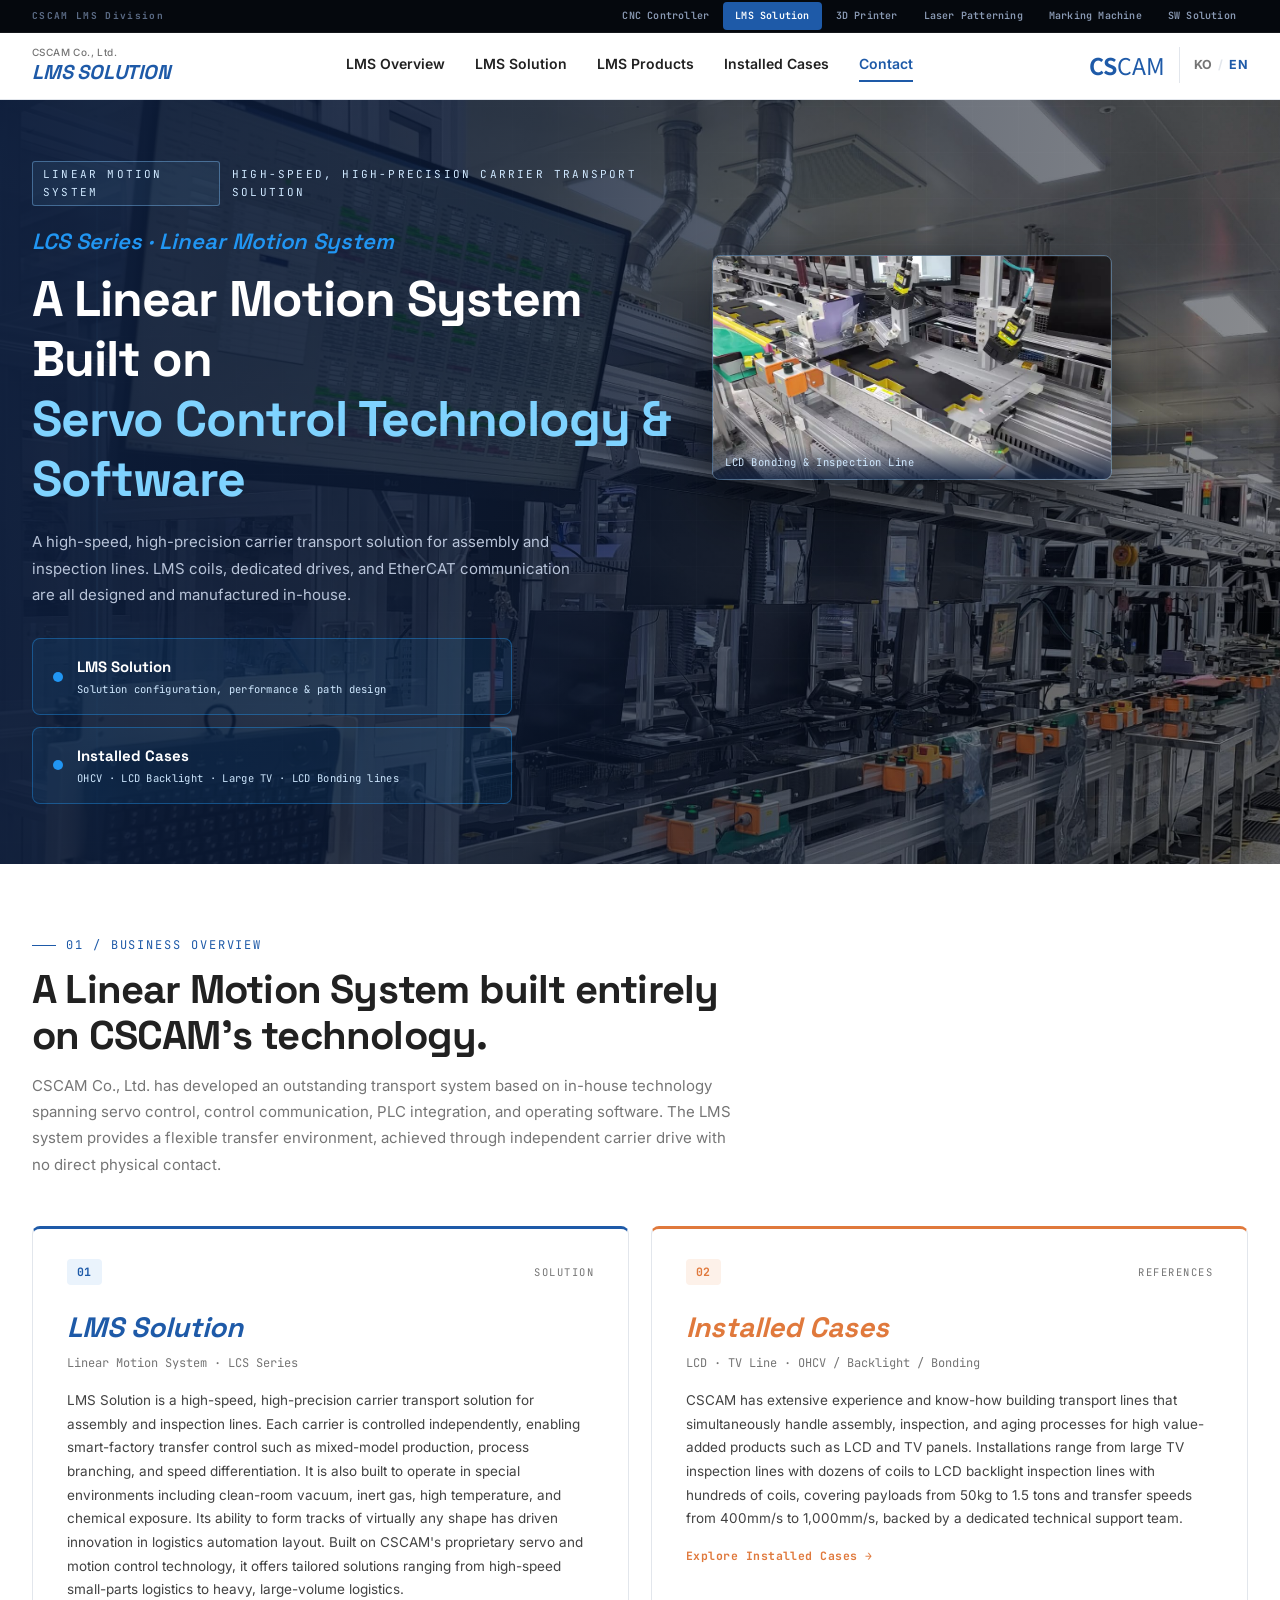
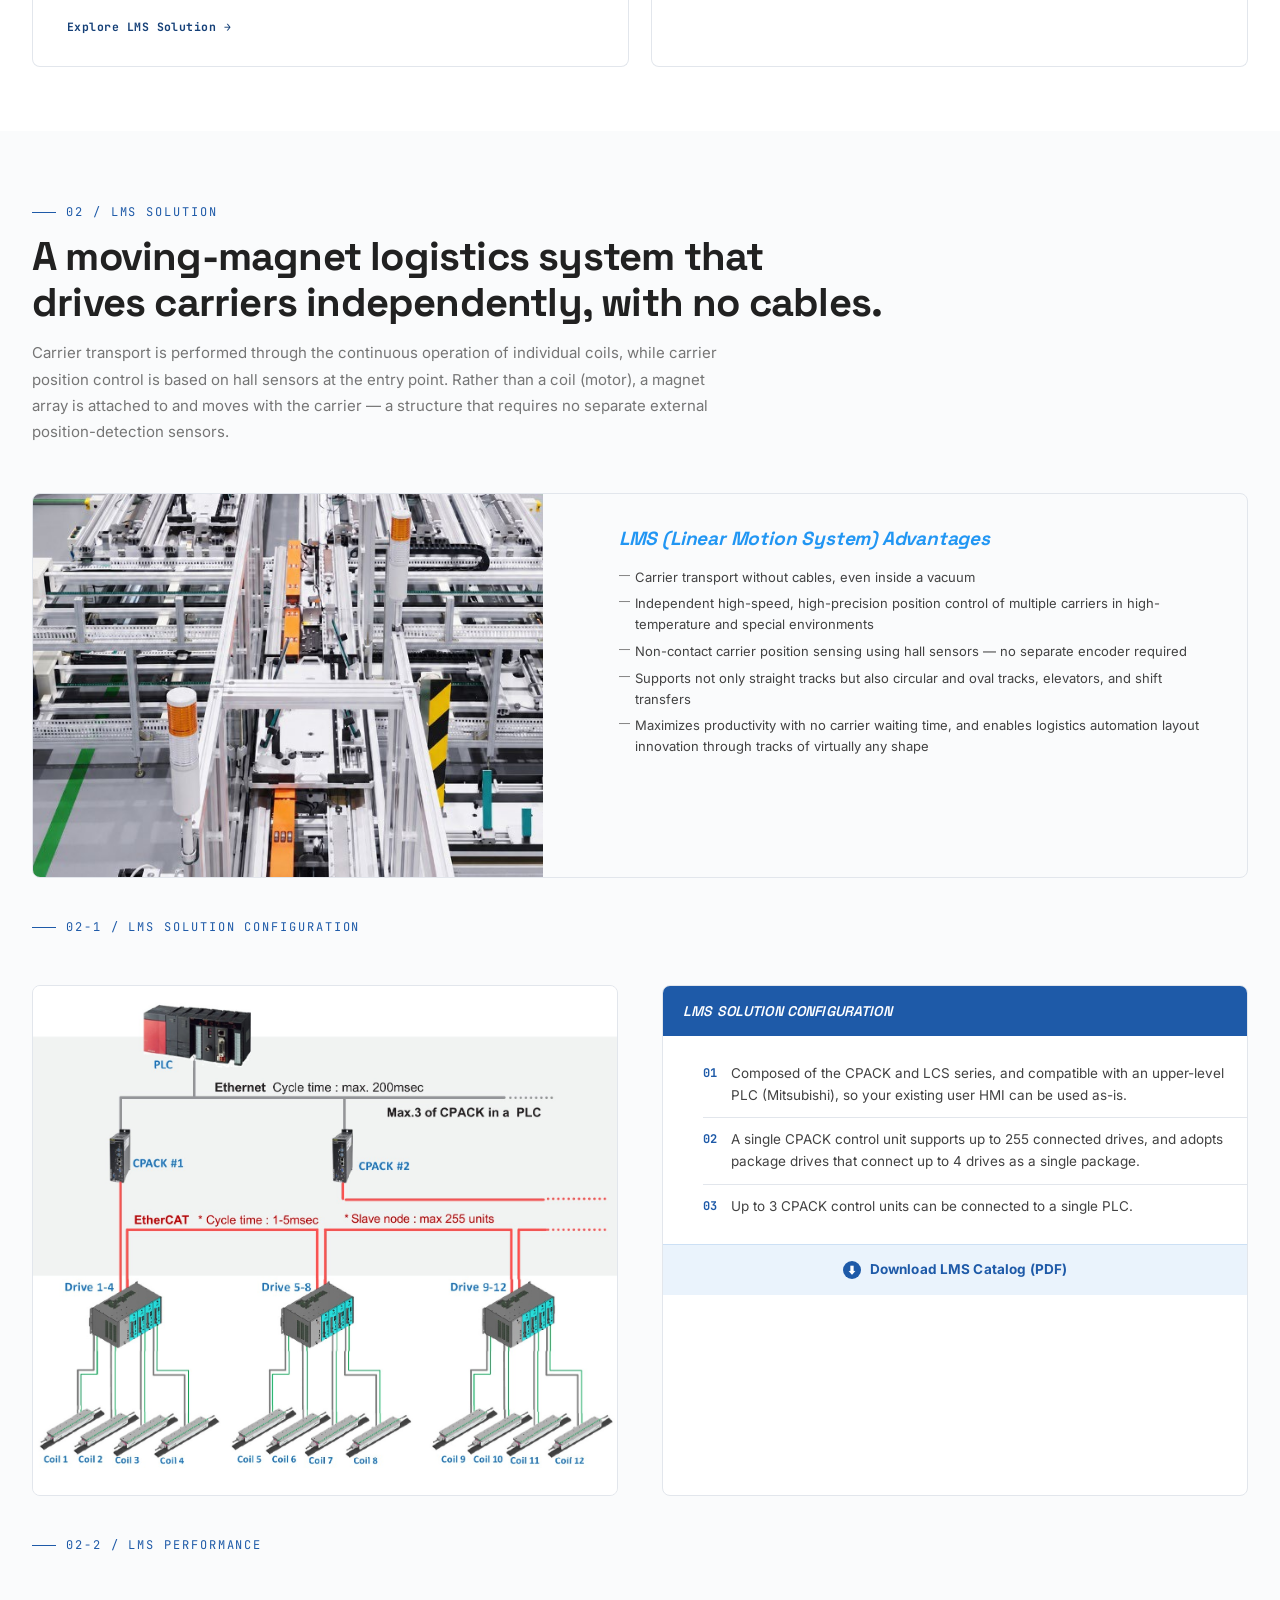
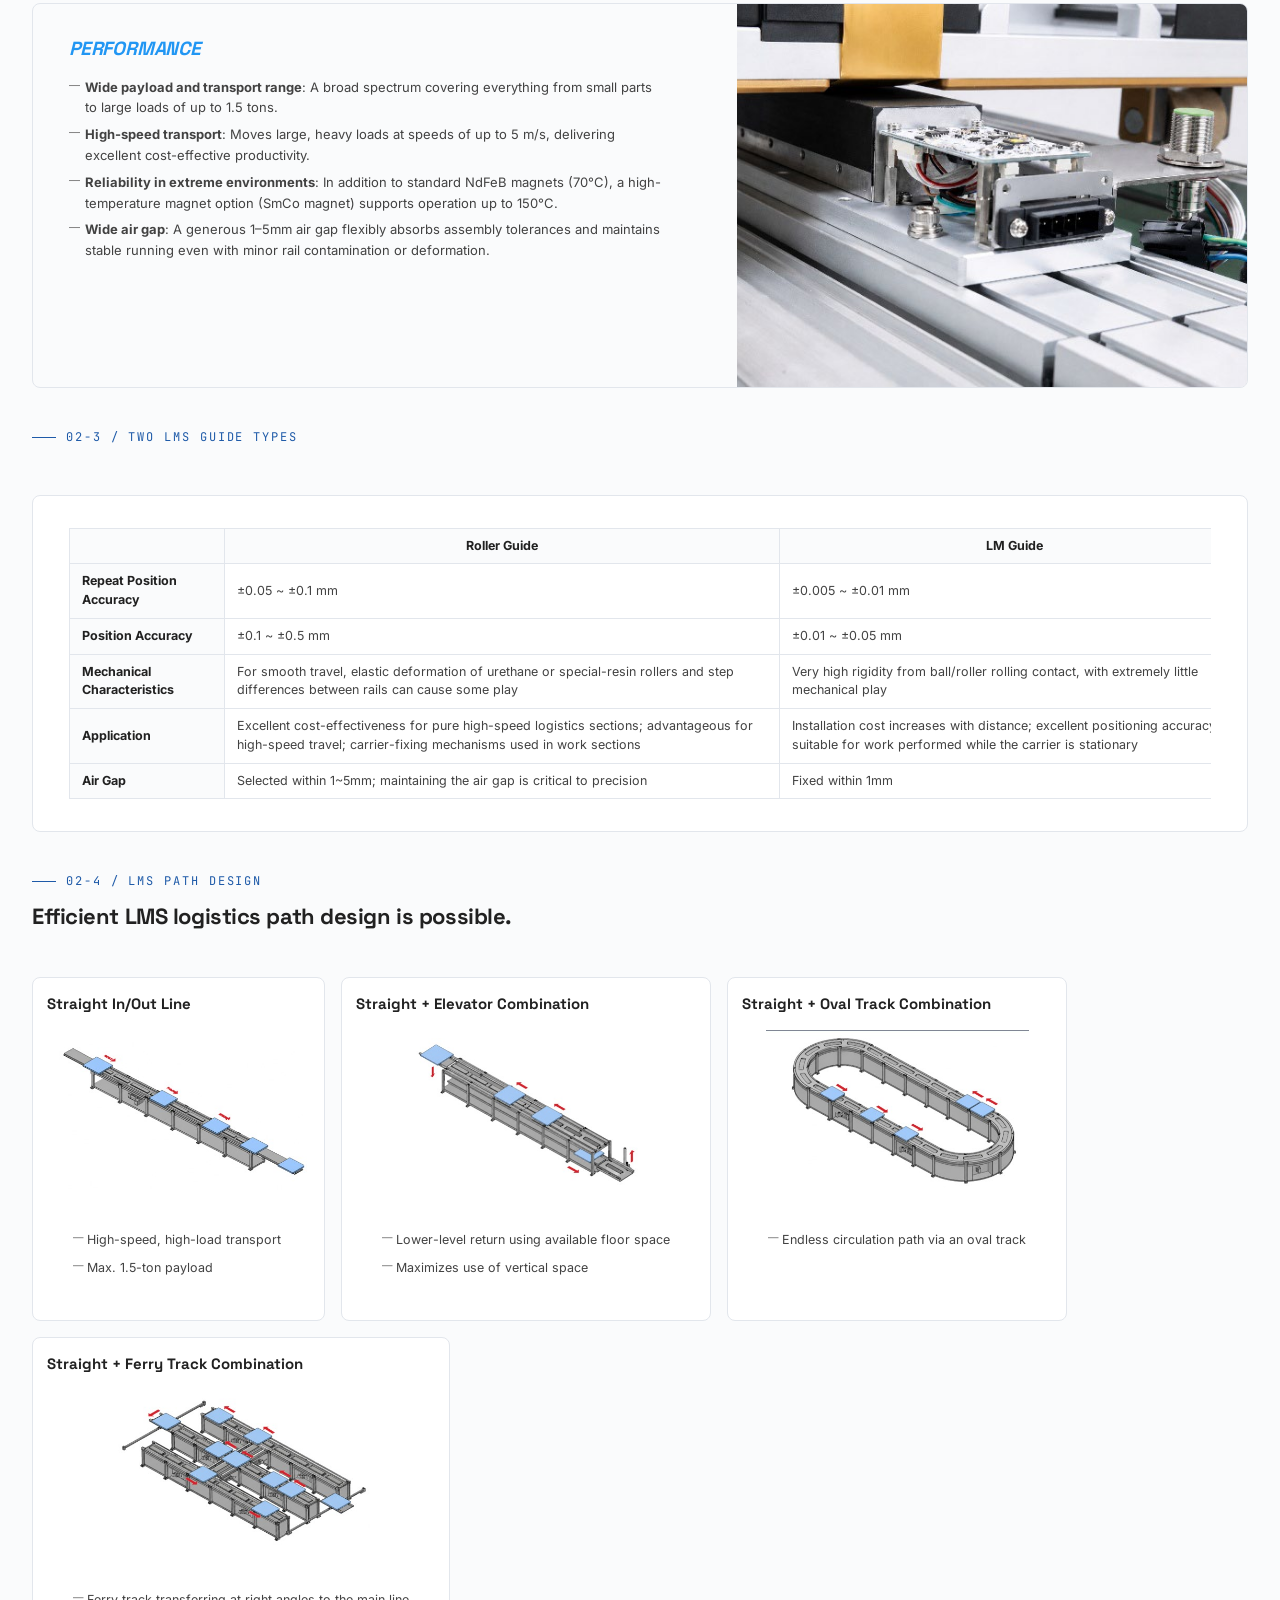
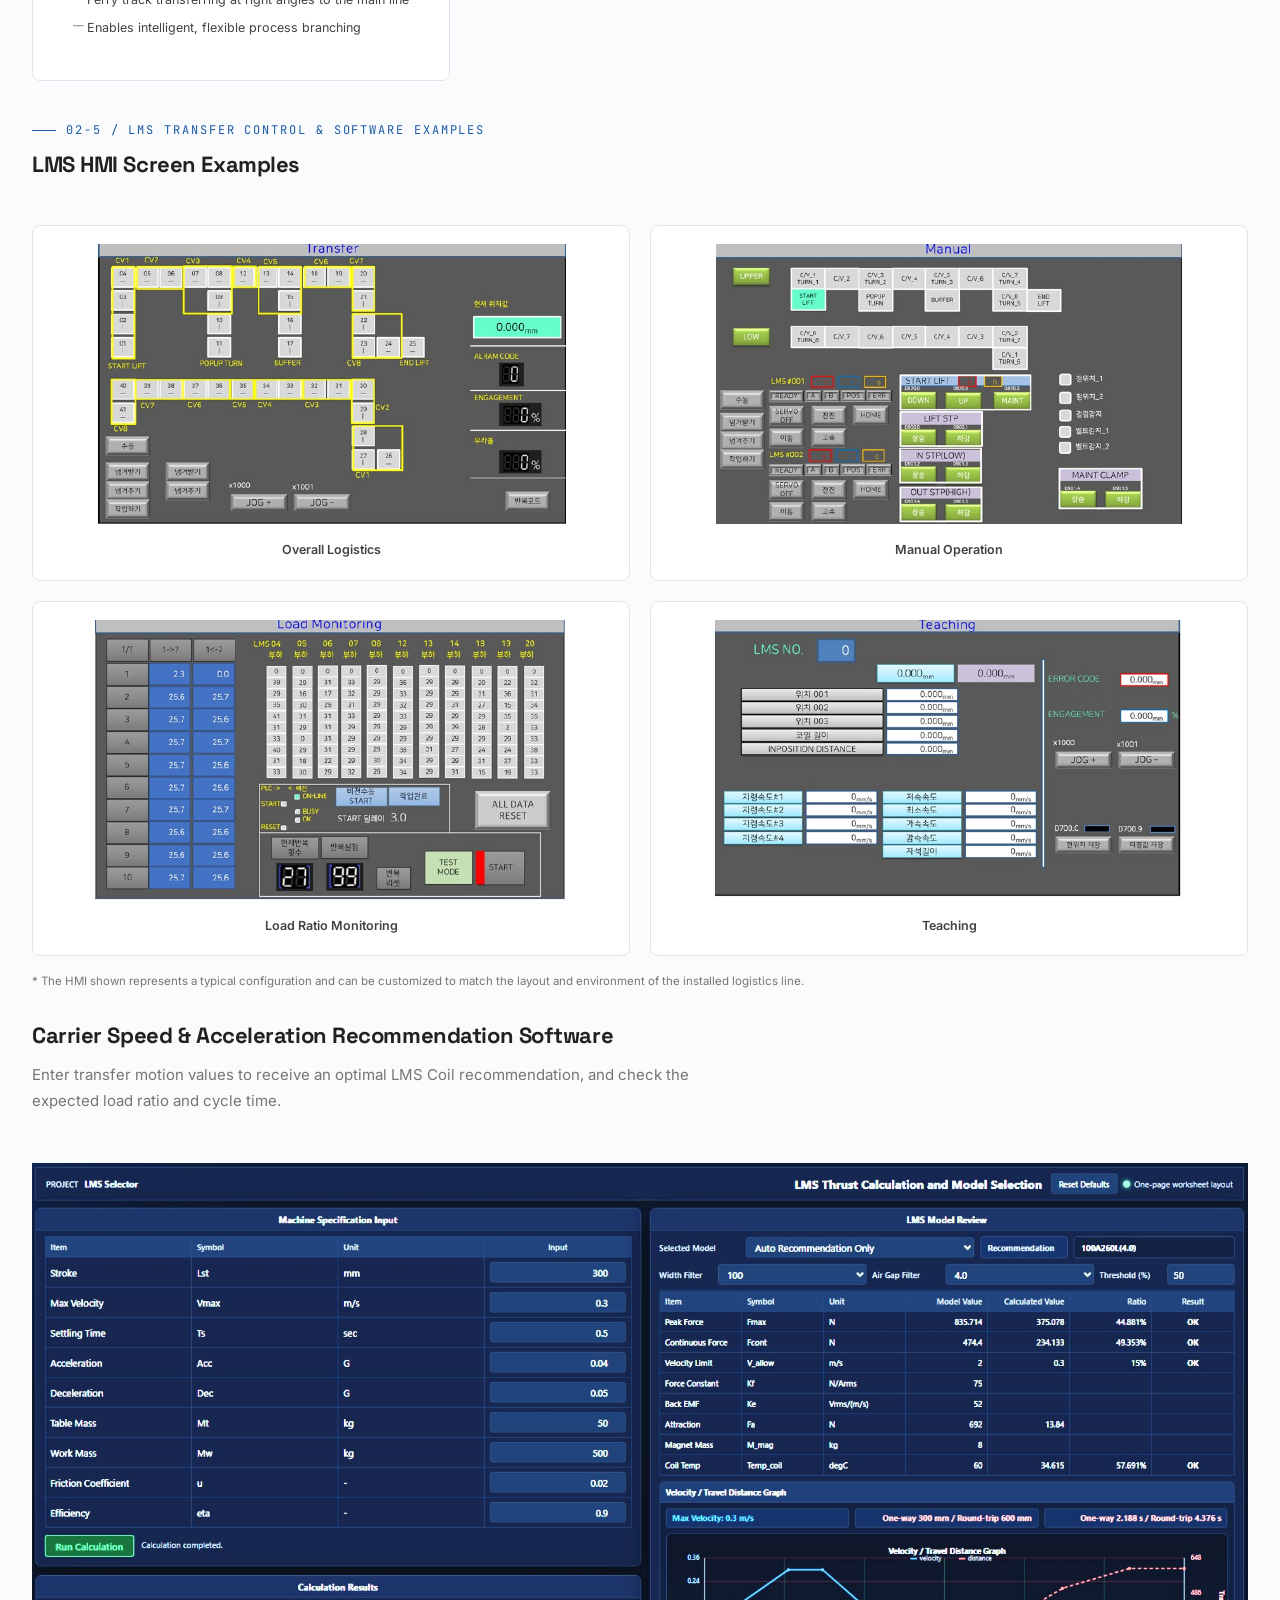
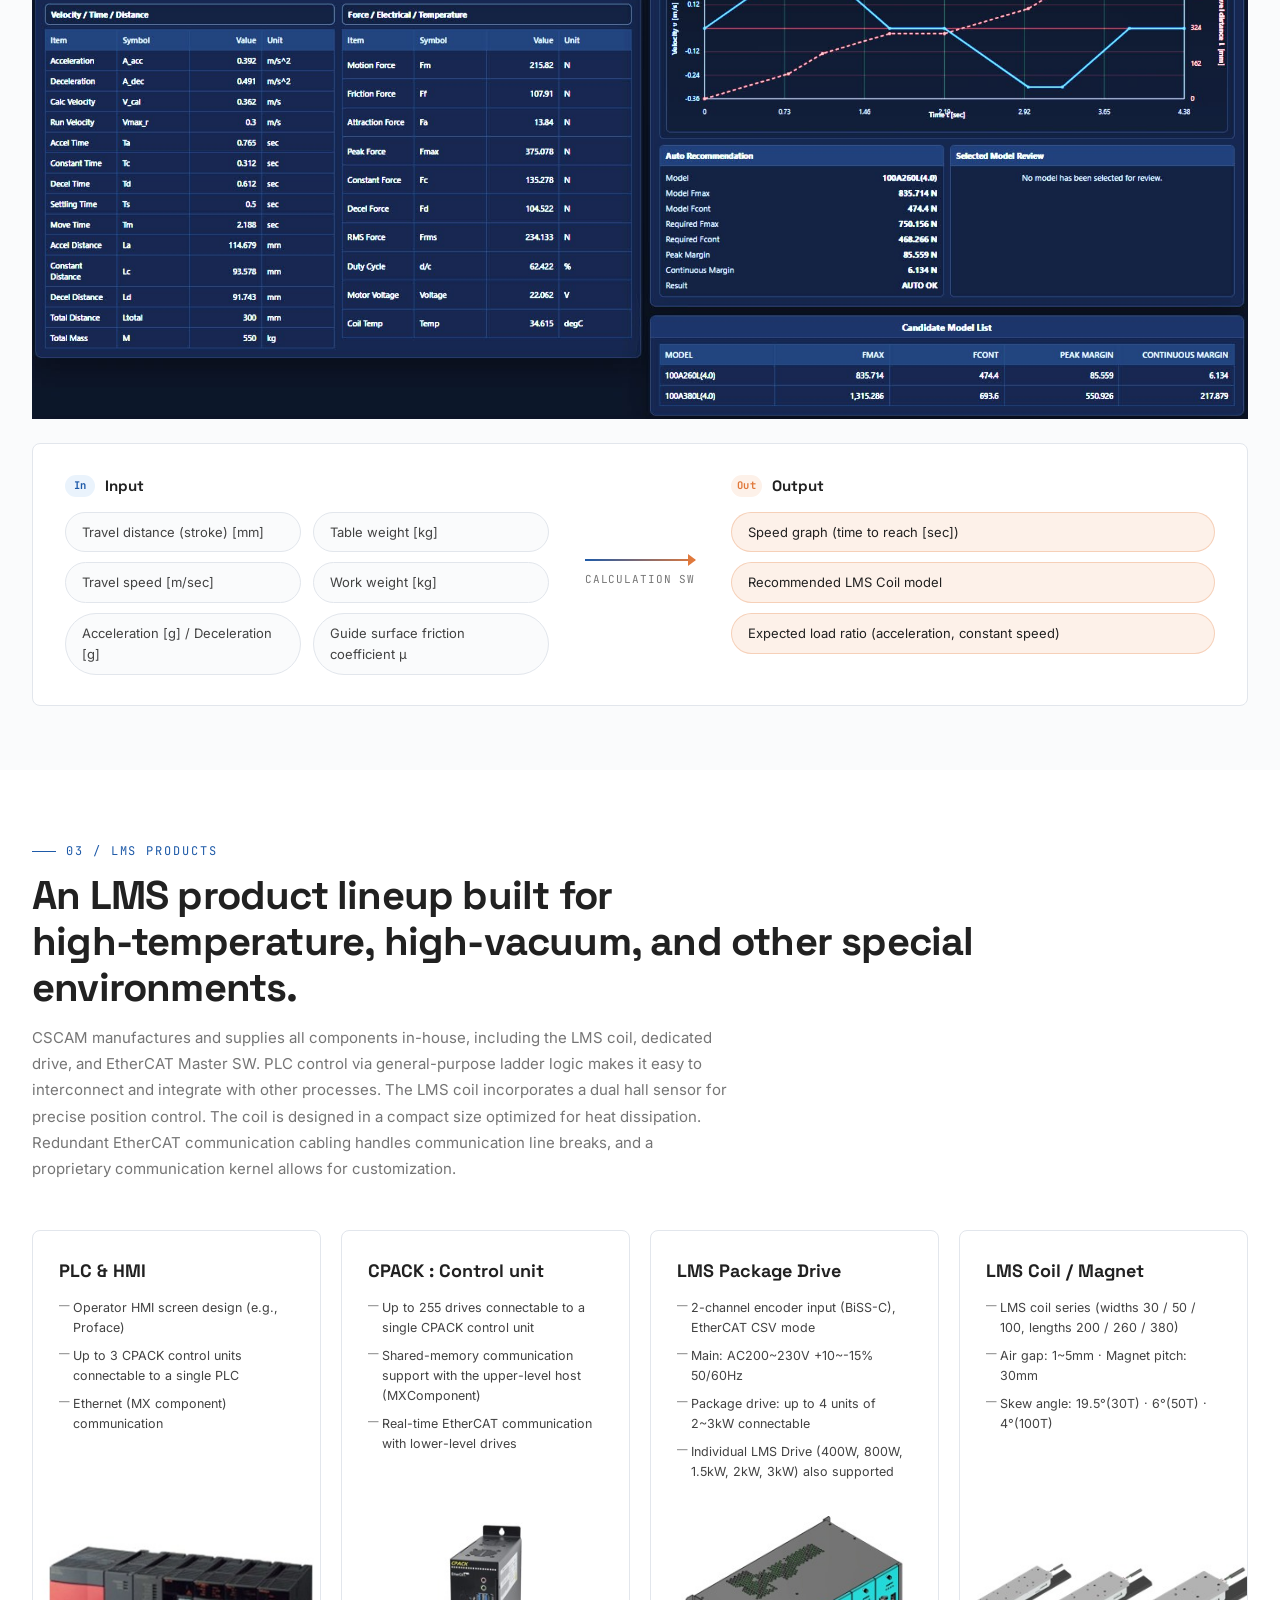
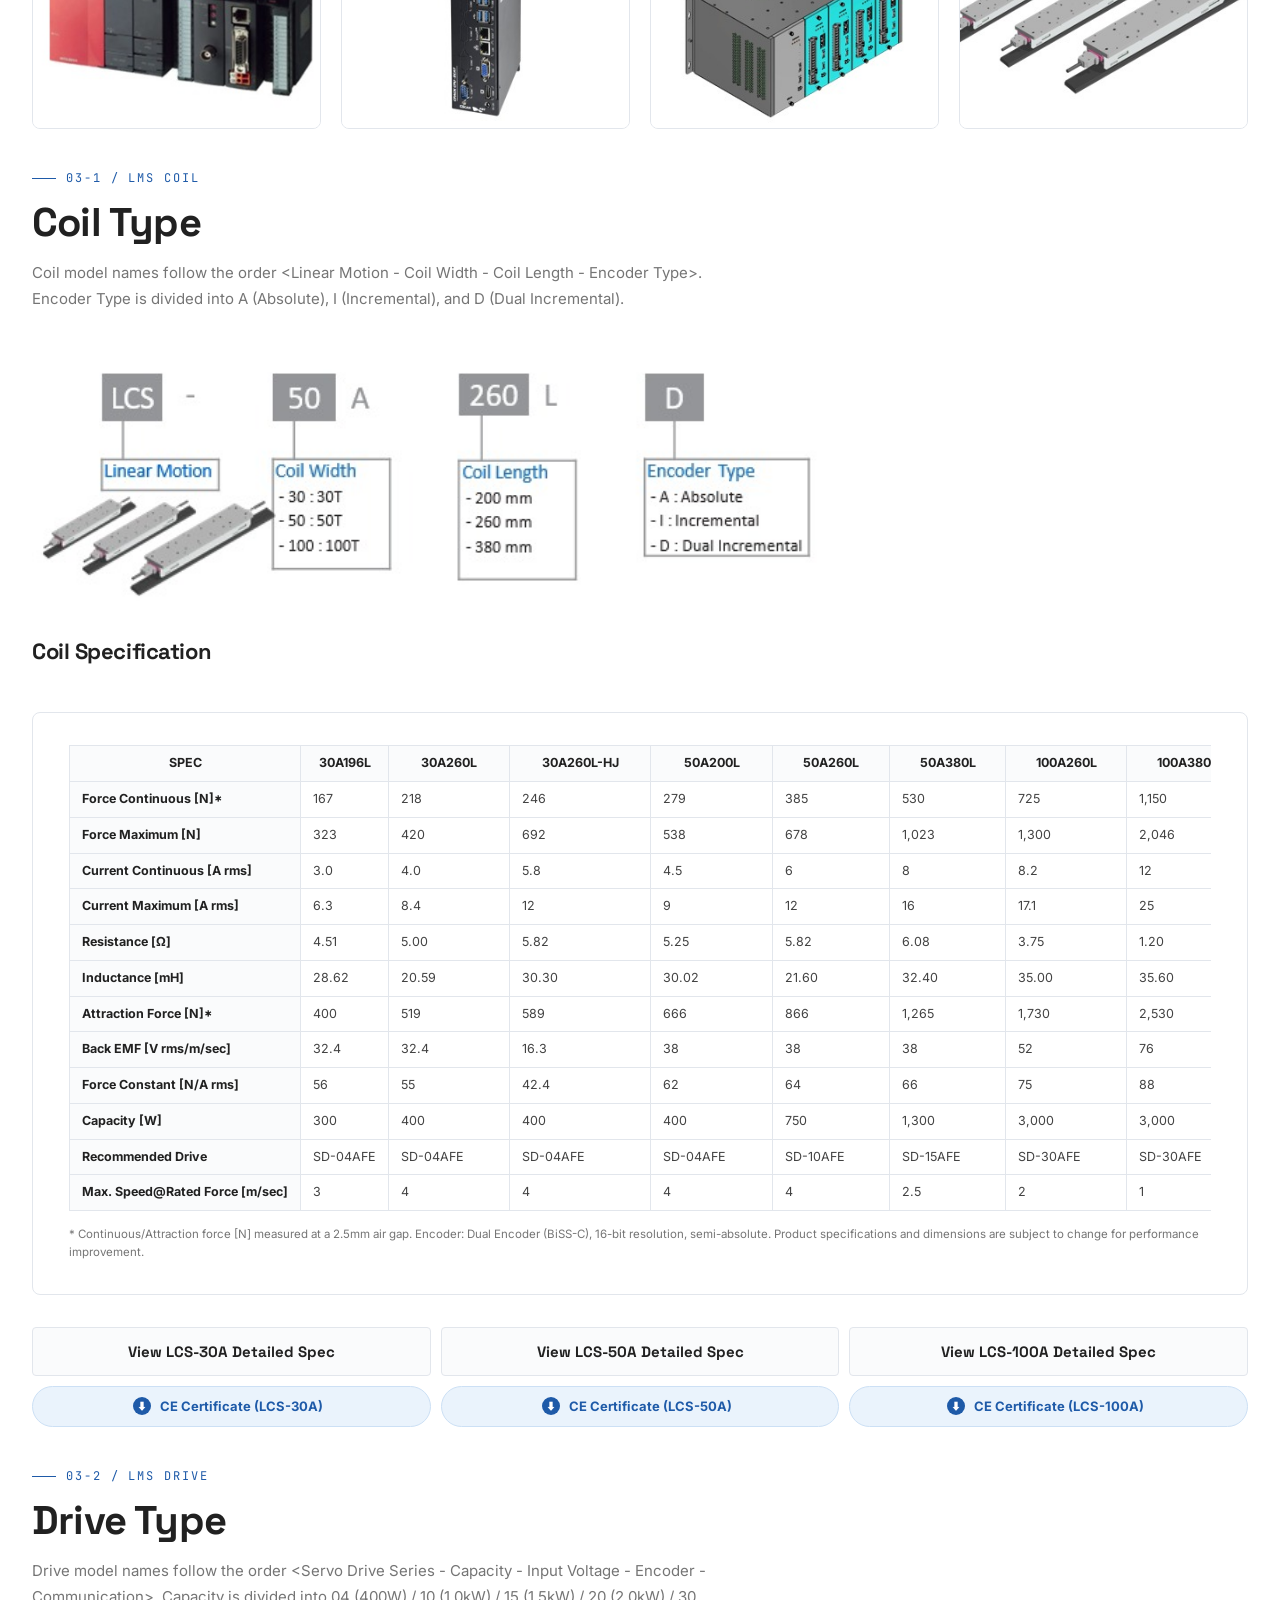
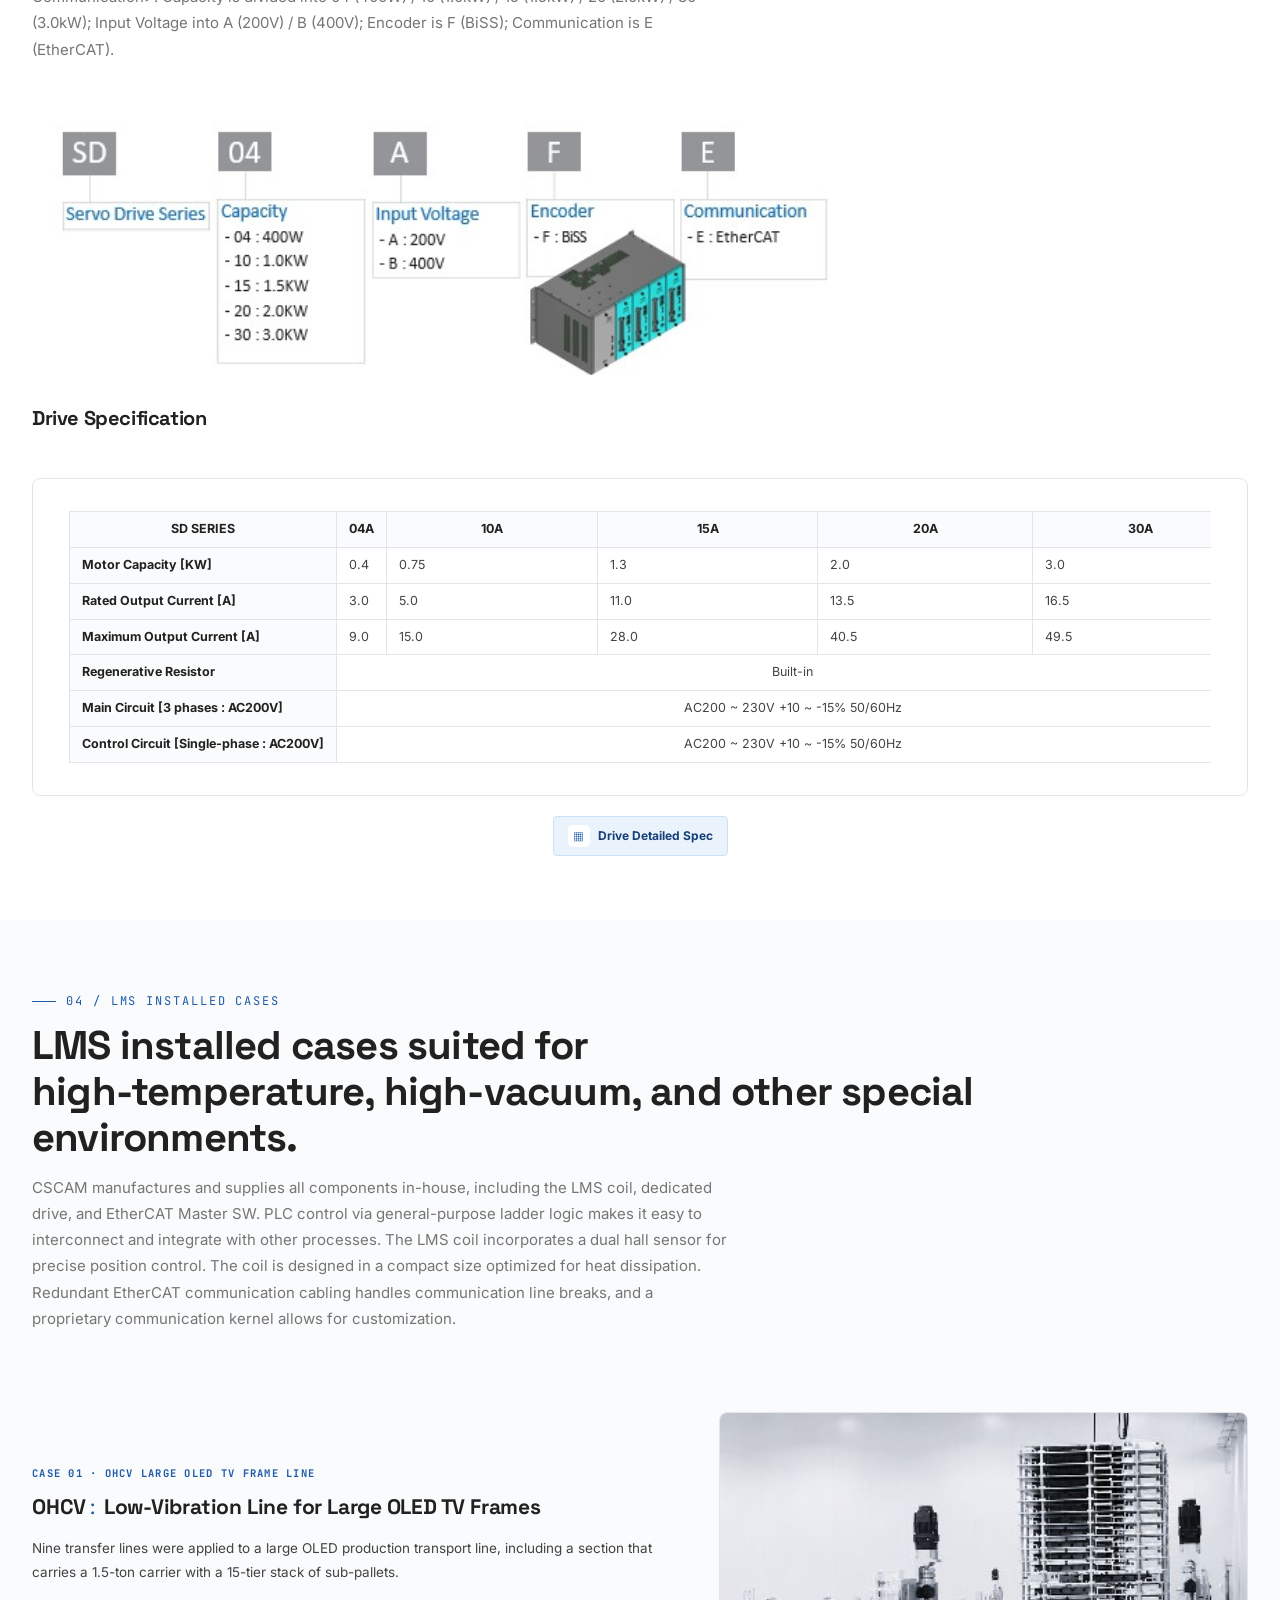
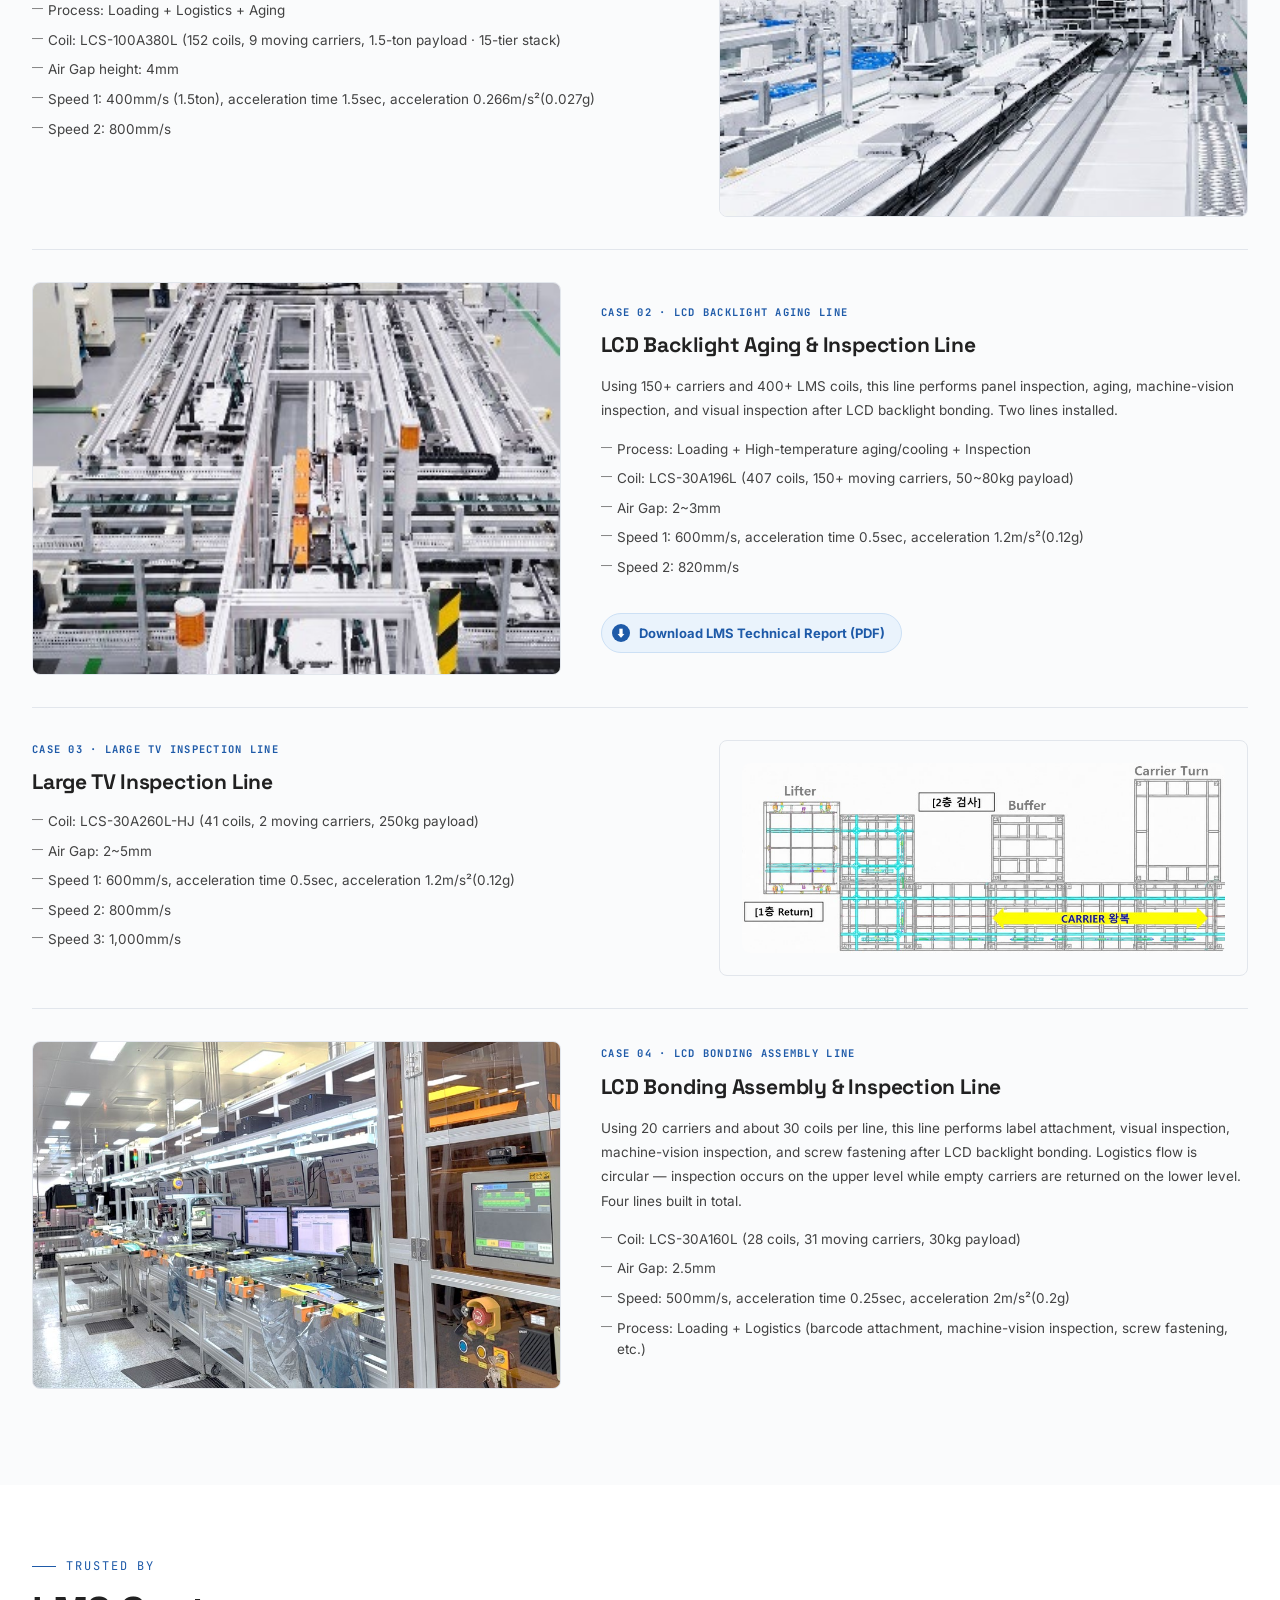
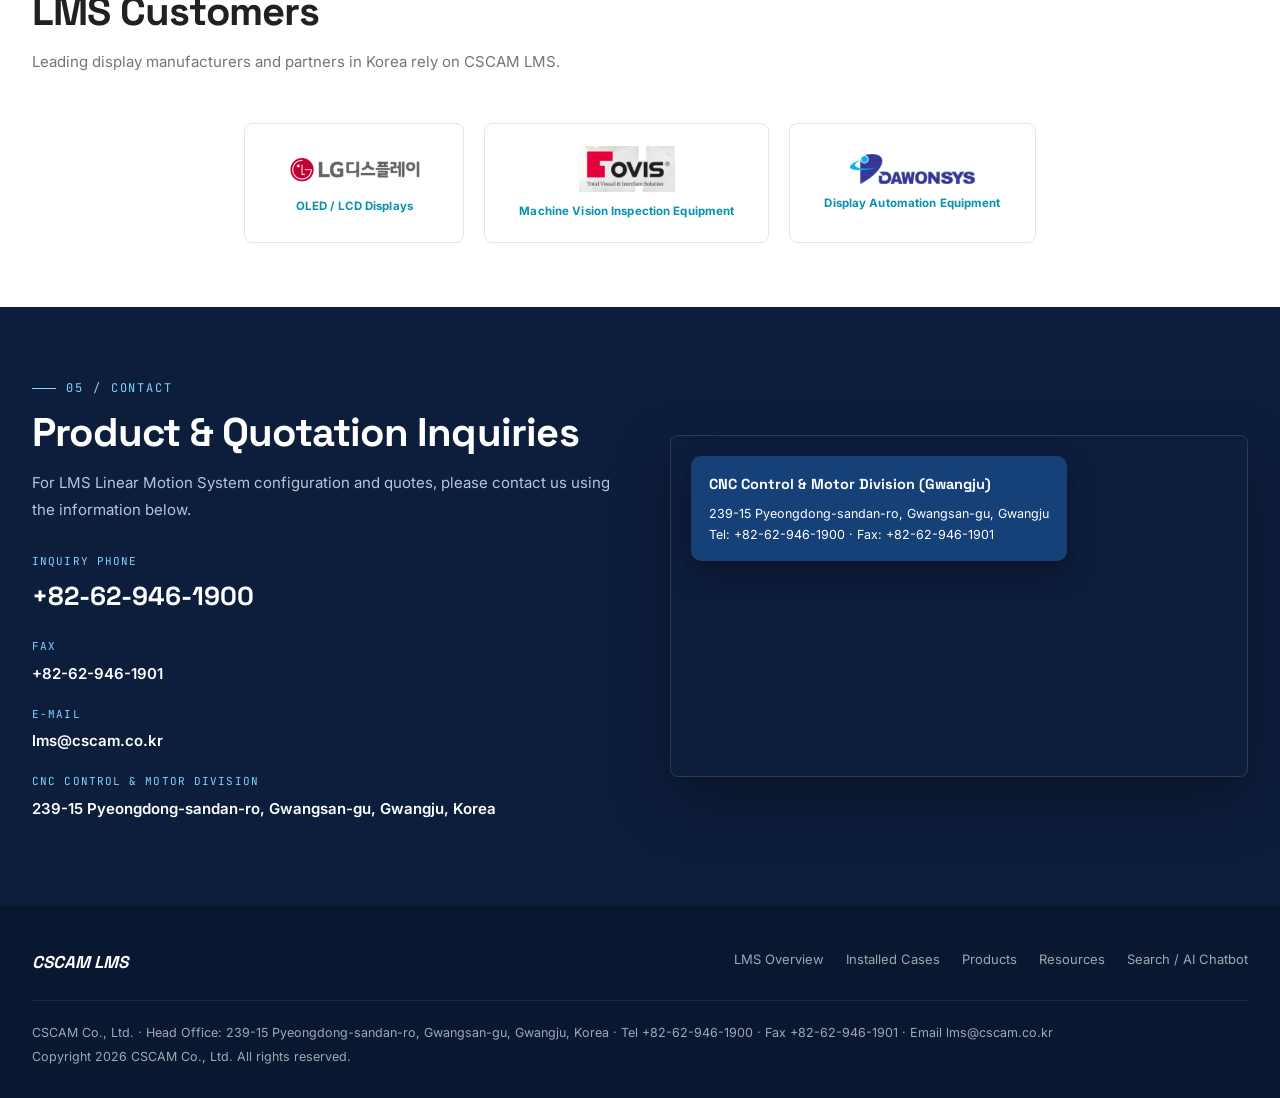
==== commit ca090345: "SW추가" ====
--- a/en/index.html
+++ b/en/index.html
@@ -18,6 +18,7 @@
       <a href="https://3dp.cscam.co.kr/?lang=en">3D Printer</a>
       <a href="https://laser.cscam.co.kr/?lang=en">Laser Patterning</a>
       <a href="https://marking.cscam.co.kr/?lang=en">Marking Machine</a>
+      <a href="https://sw.cscam.co.kr/?lang=en">SW Solution</a>
     </nav>
   </div>
 </div>
@@ -611,6 +612,7 @@
     "https://3dp.cscam.co.kr/?lang=en": { local: "../../cscam-3dp/index.html?lang=en", gh: "https://cih2000.github.io/cscam-3dp/index.html?lang=en" },
     "https://laser.cscam.co.kr/?lang=en": { local: "../../cscam-engraving/index.html?lang=en", gh: "https://cih2000.github.io/cscam-engraving/index.html?lang=en" },
     "https://marking.cscam.co.kr/?lang=en": { local: "../../cscam-marking/index.html?lang=en", gh: "https://cih2000.github.io/cscam-marking/index.html?lang=en" },
+    "https://sw.cscam.co.kr/?lang=en": { local: "../../cscam-sw/index.html?lang=en", gh: "https://cih2000.github.io/cscam-sw/index.html?lang=en" },
     "https://cscam.co.kr/en/index.html": { local: "../../cscam-hub/en/index.html", gh: "https://cih2000.github.io/cscam-hub/en/index.html" }
   };
   document.querySelectorAll(".family-bar-nav a, .drawer a, .brand-wordmark-link").forEach(function(a){
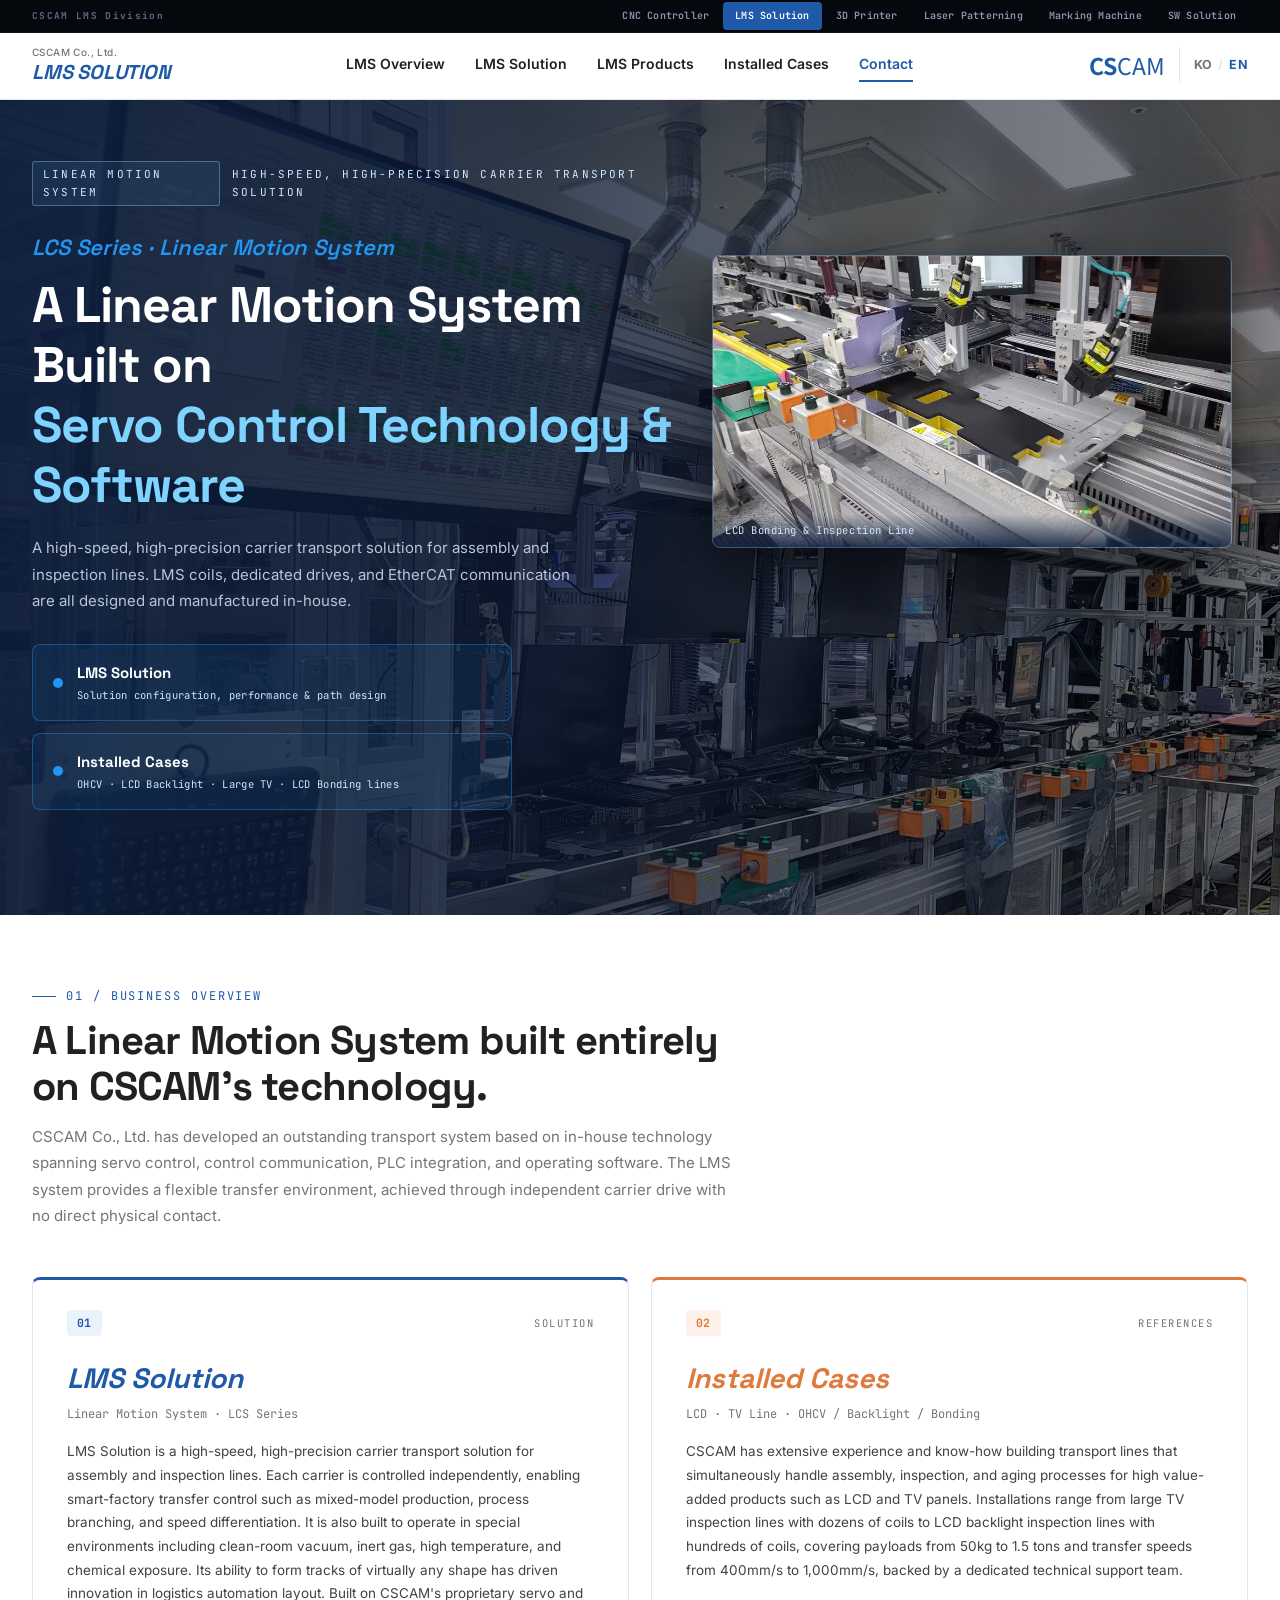
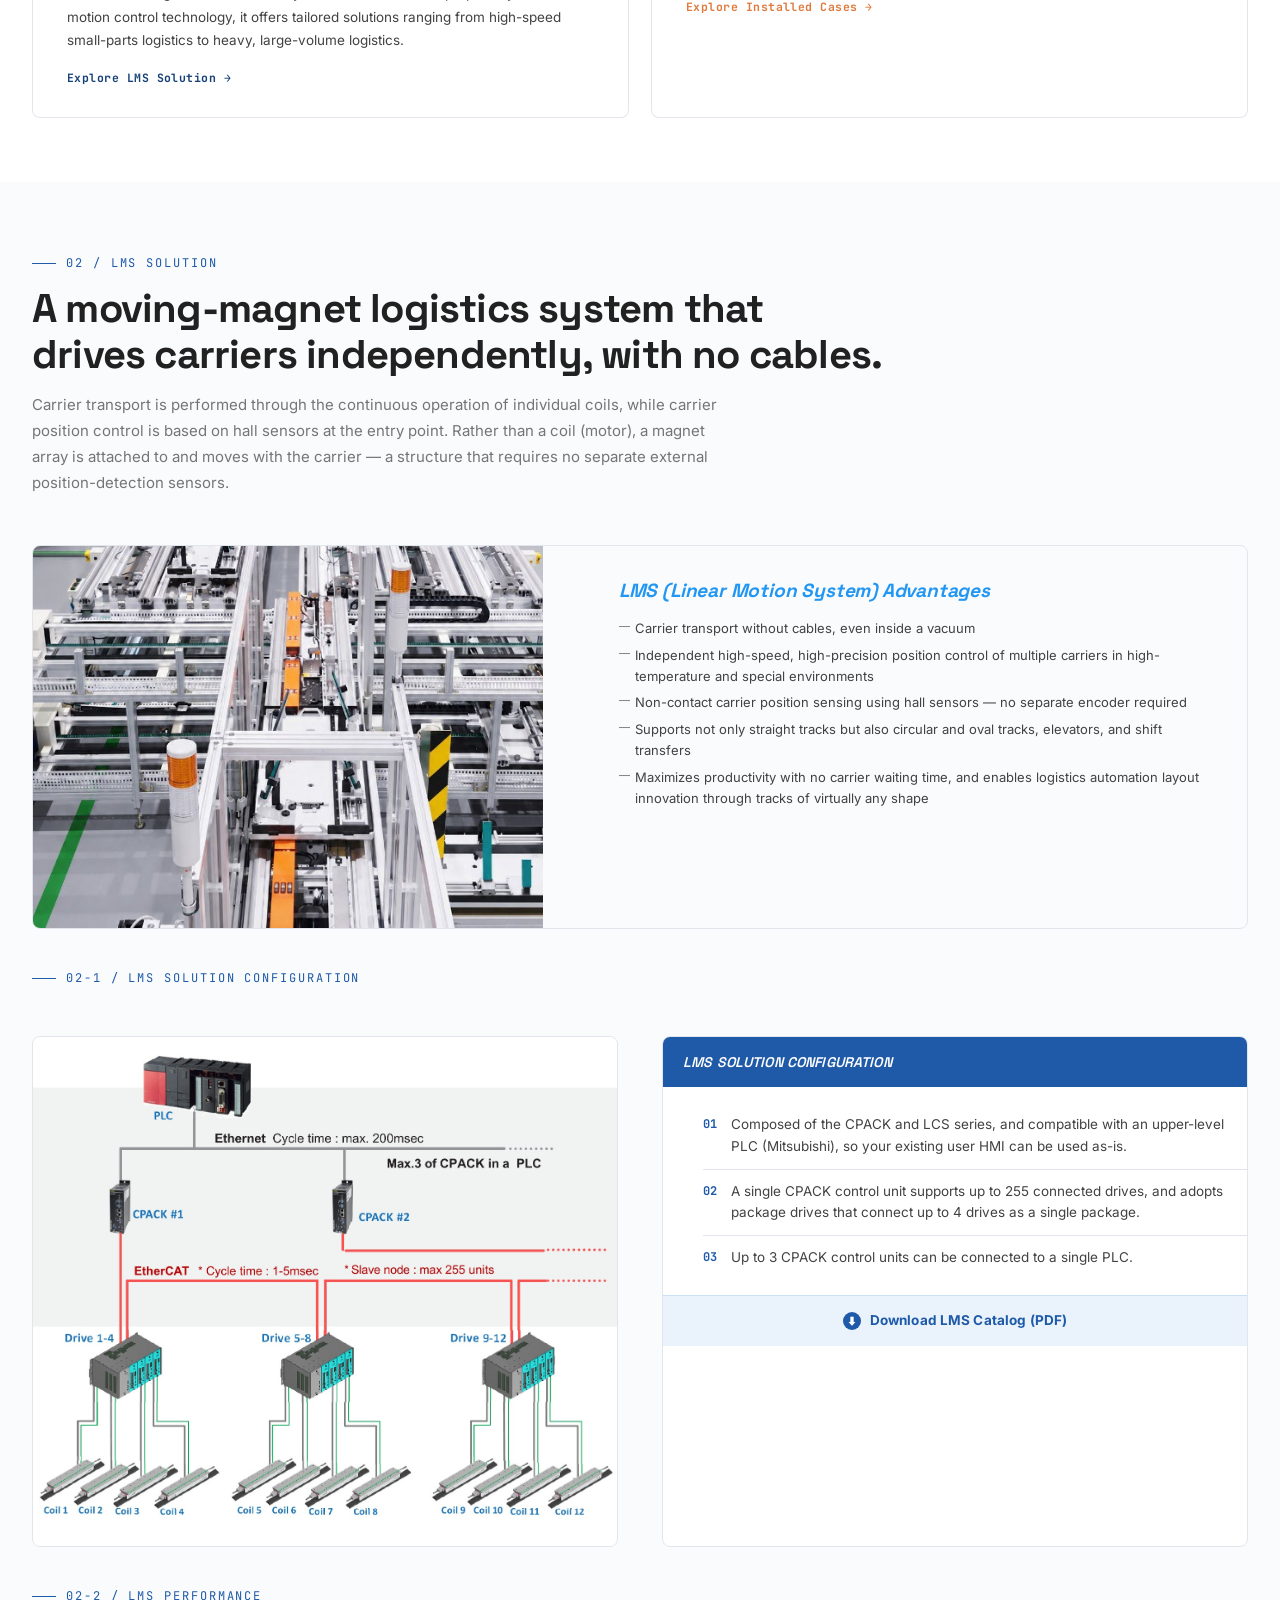
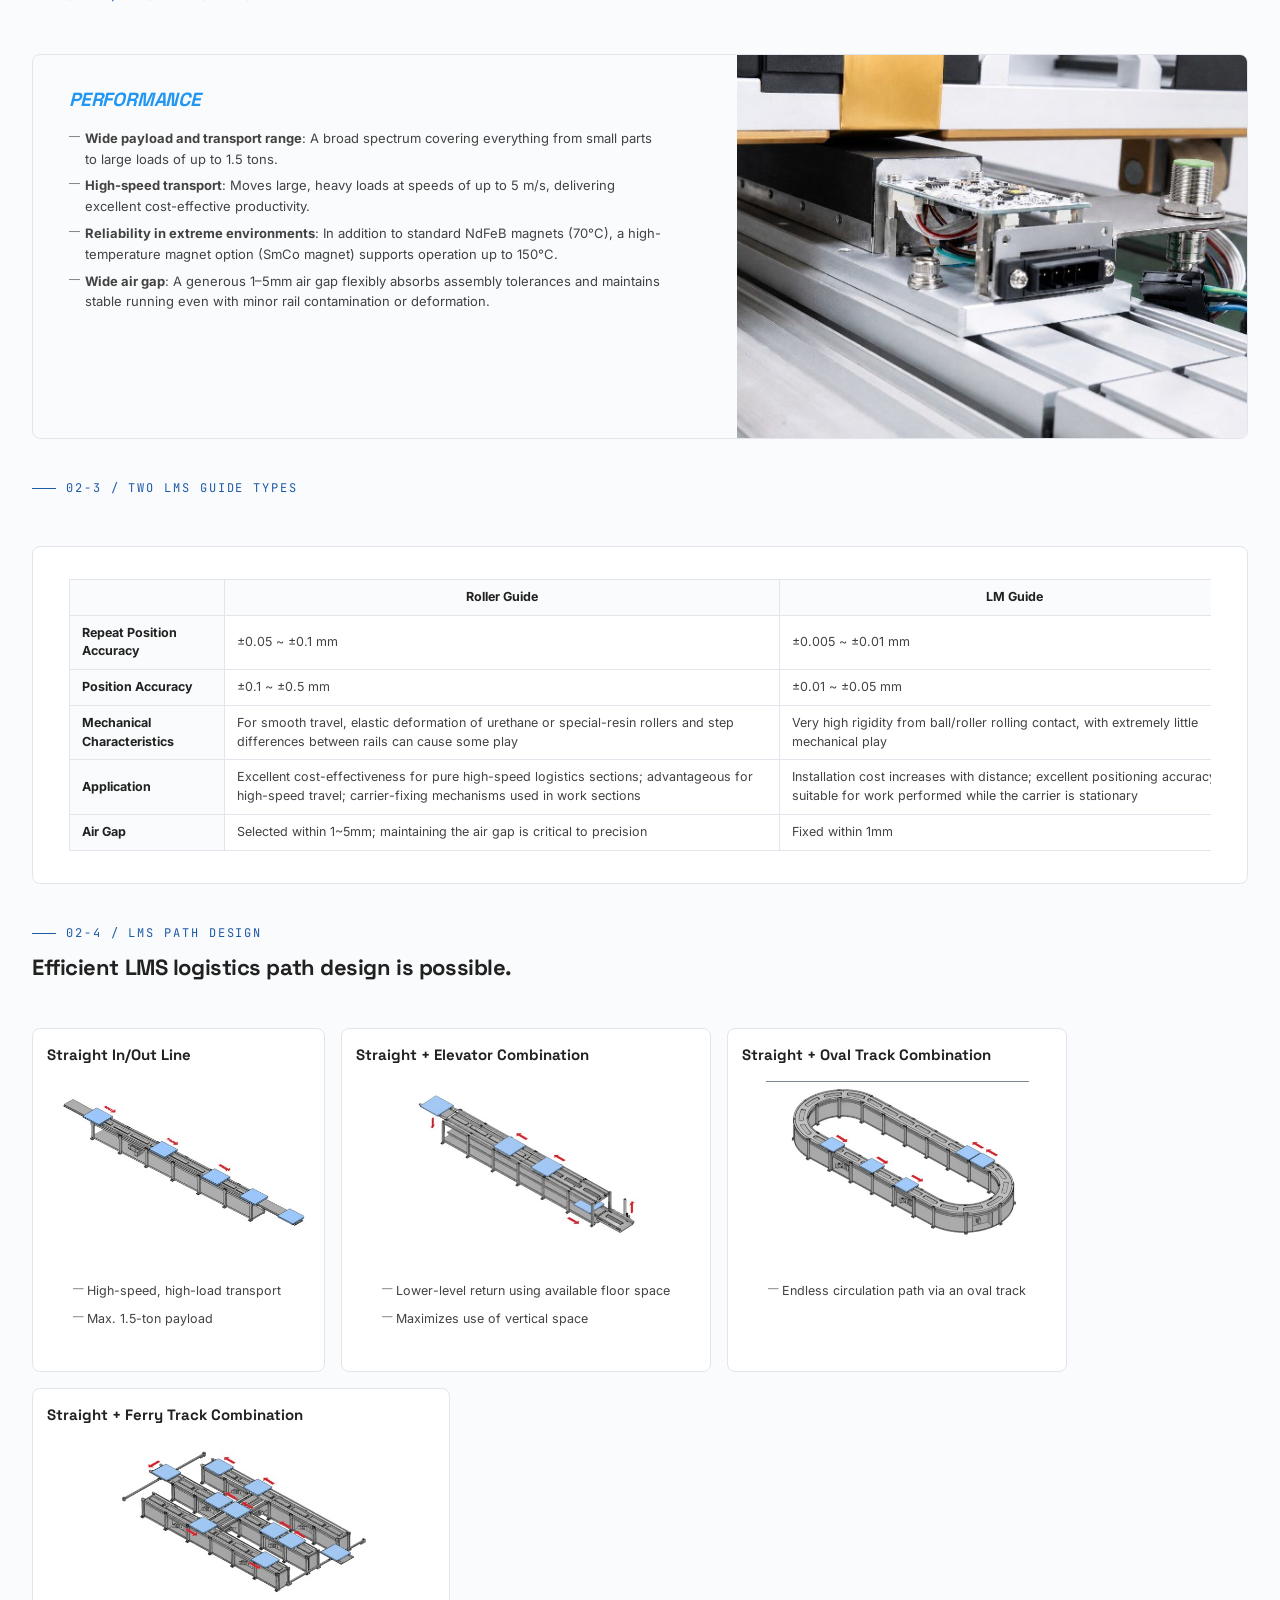
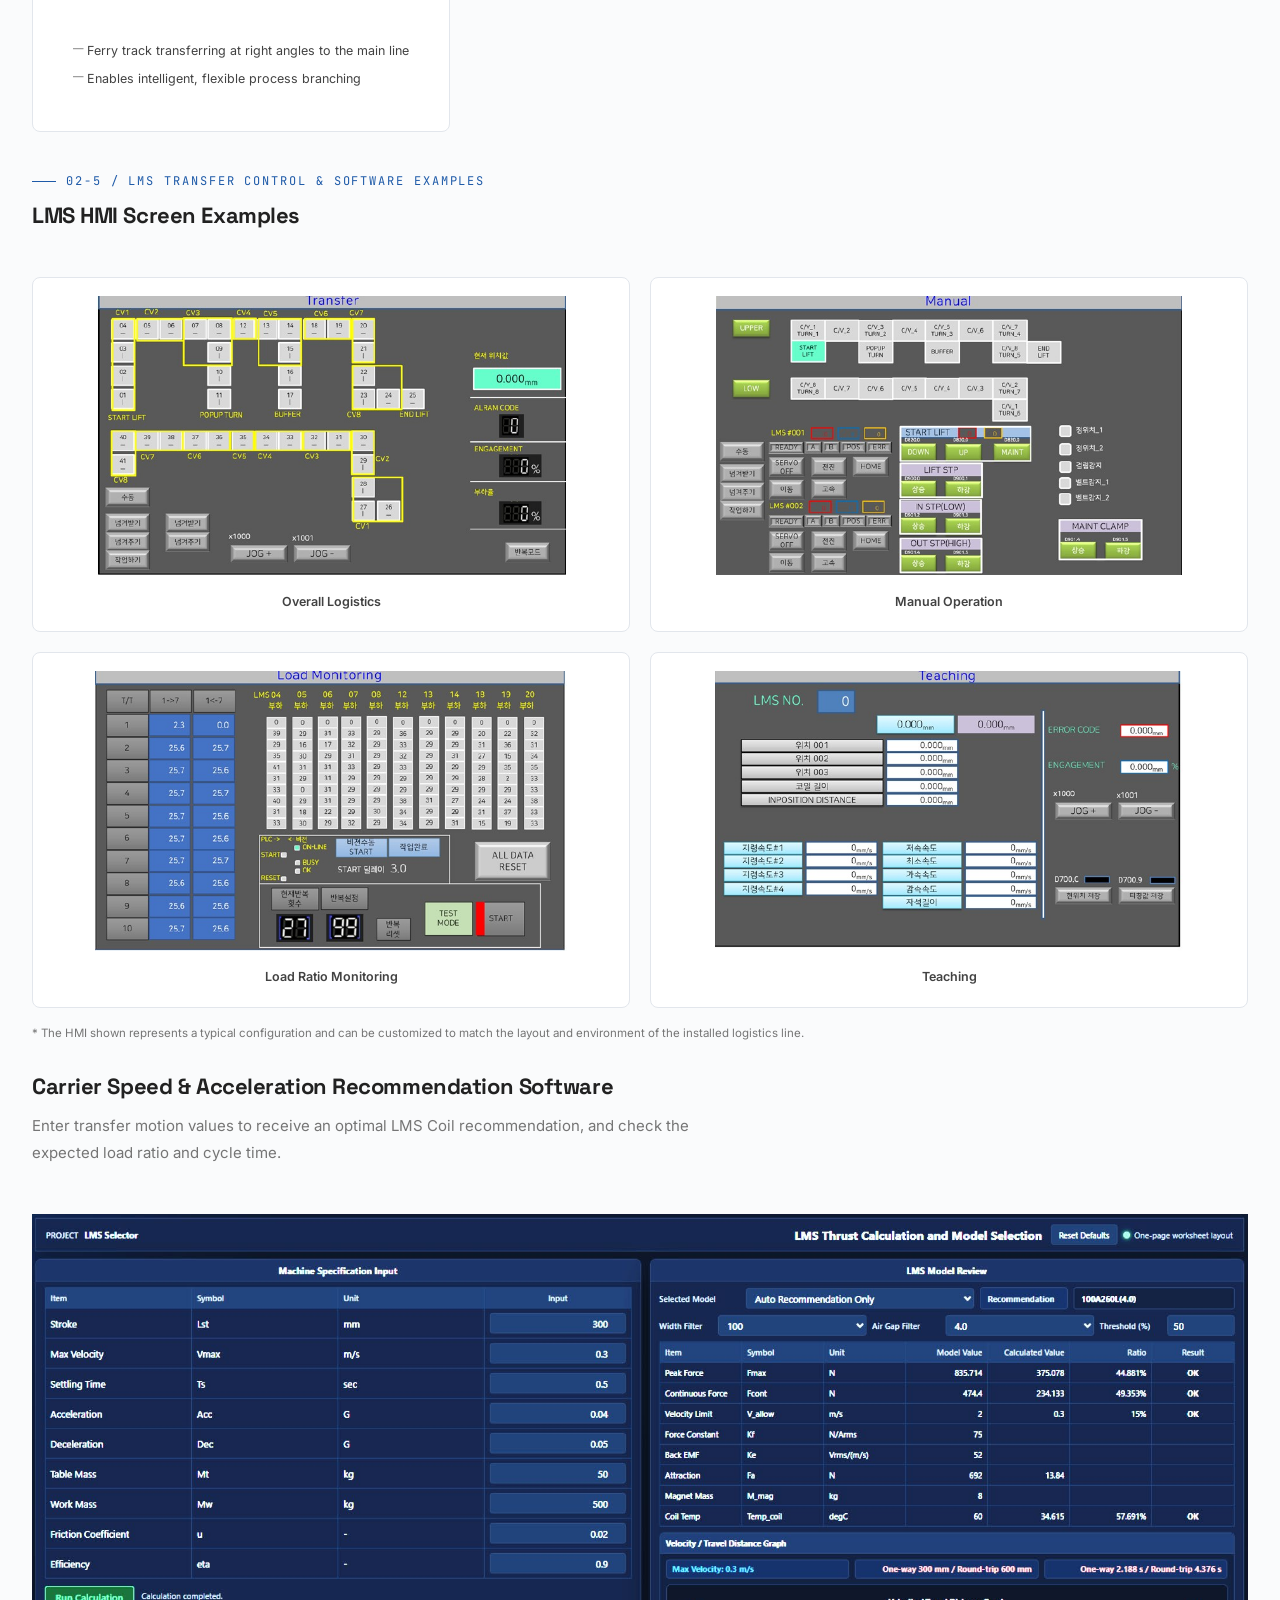
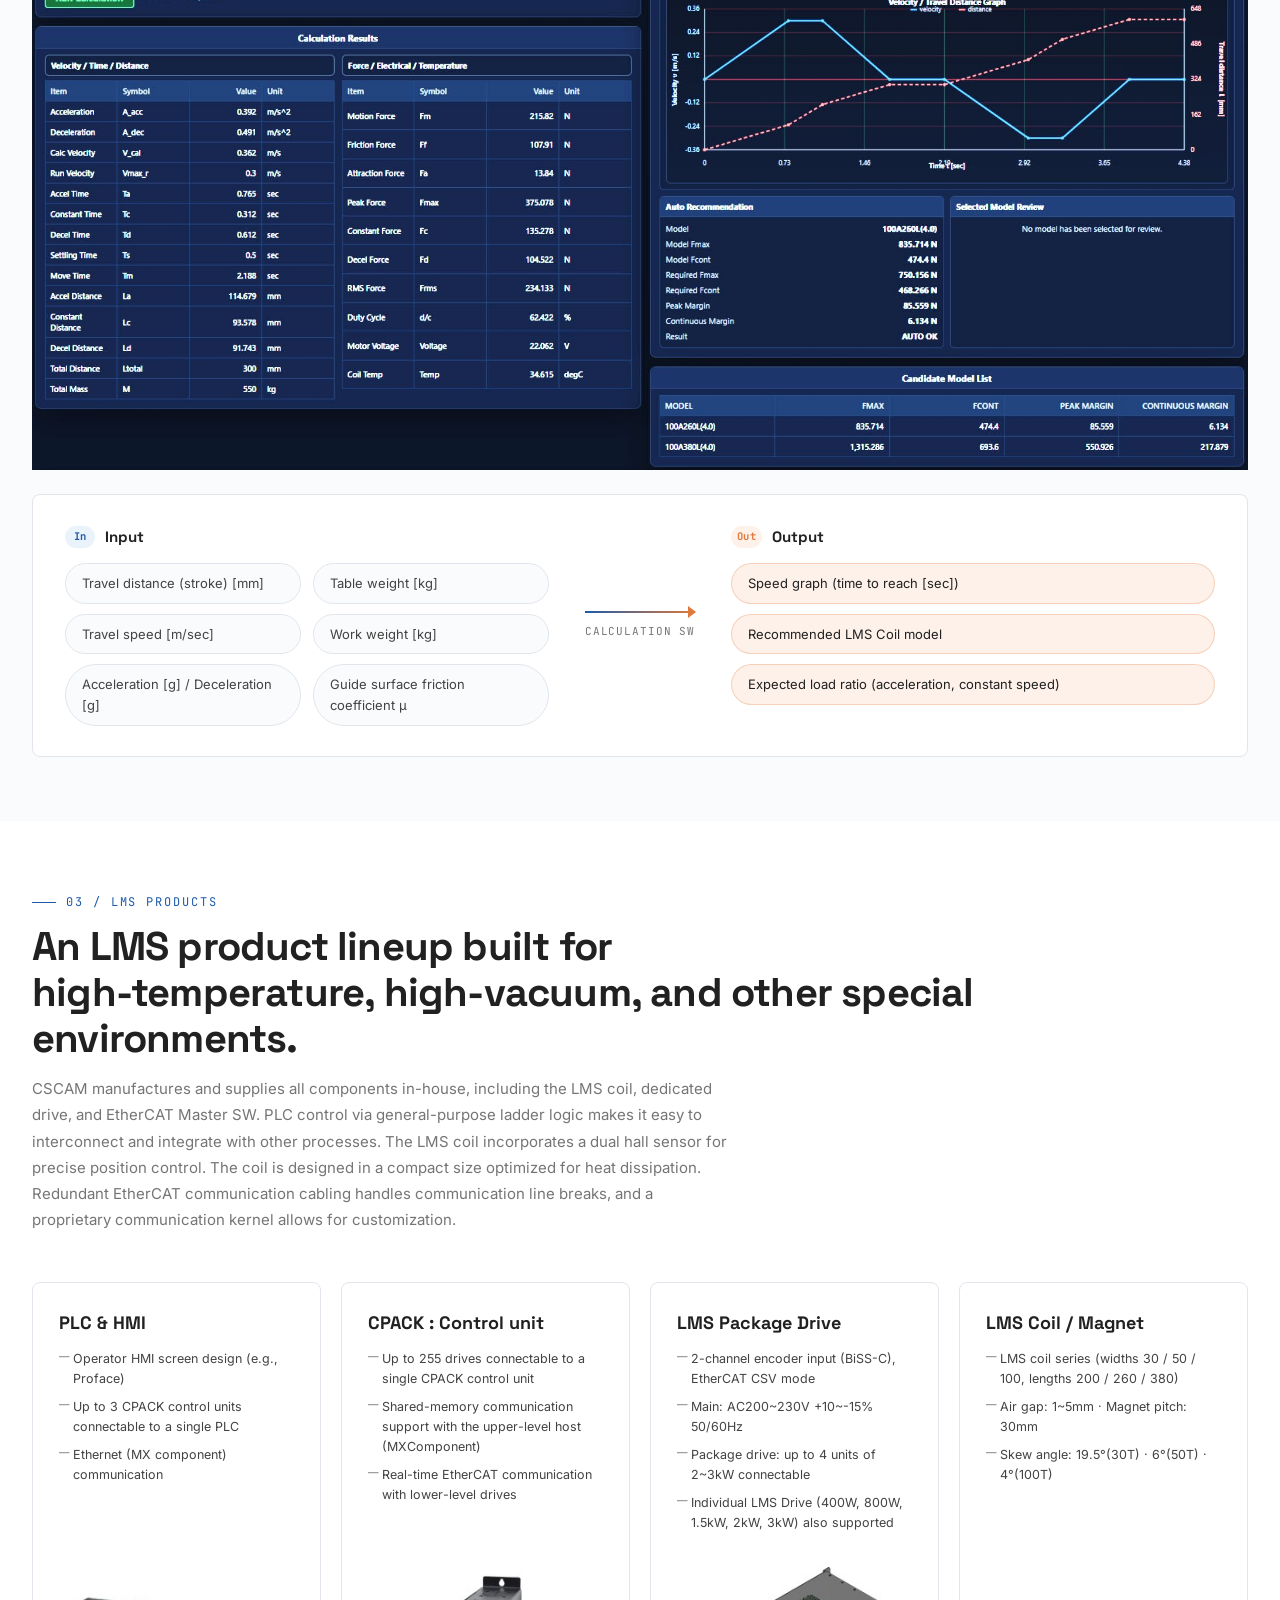
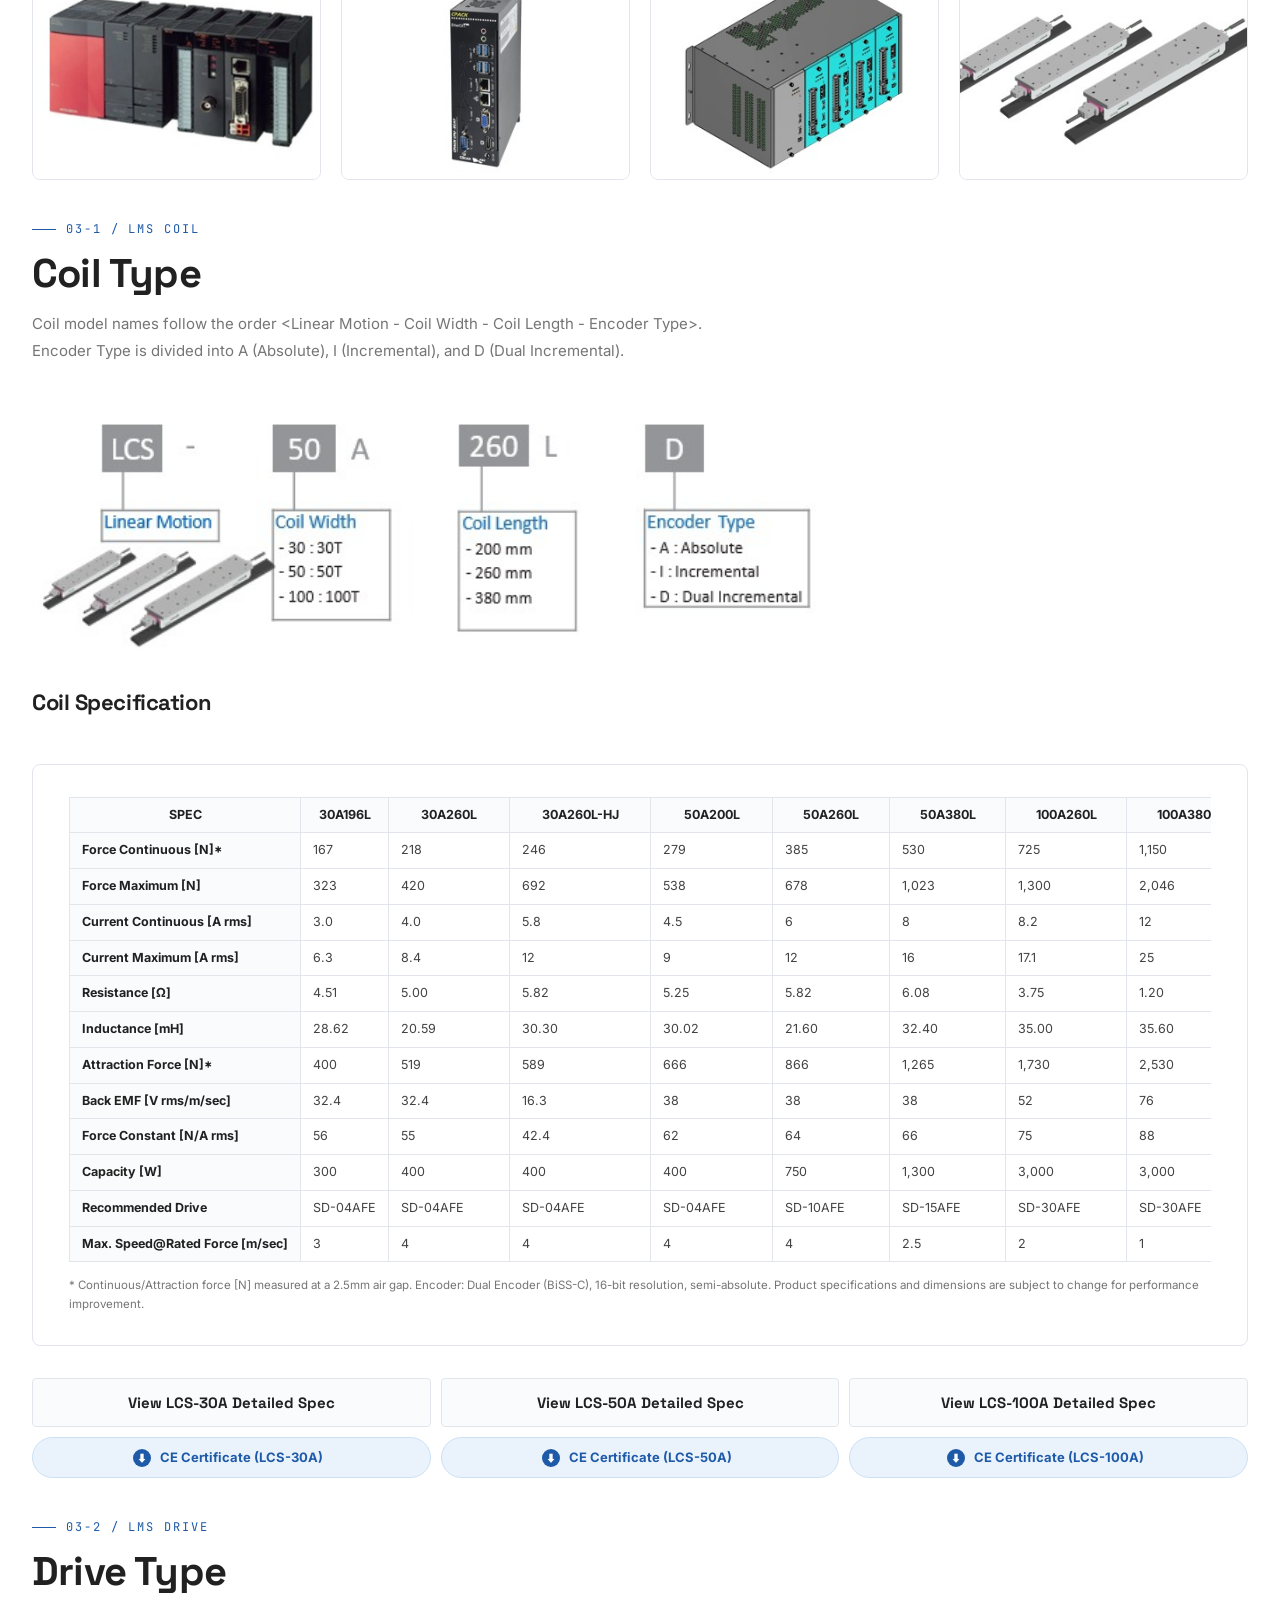
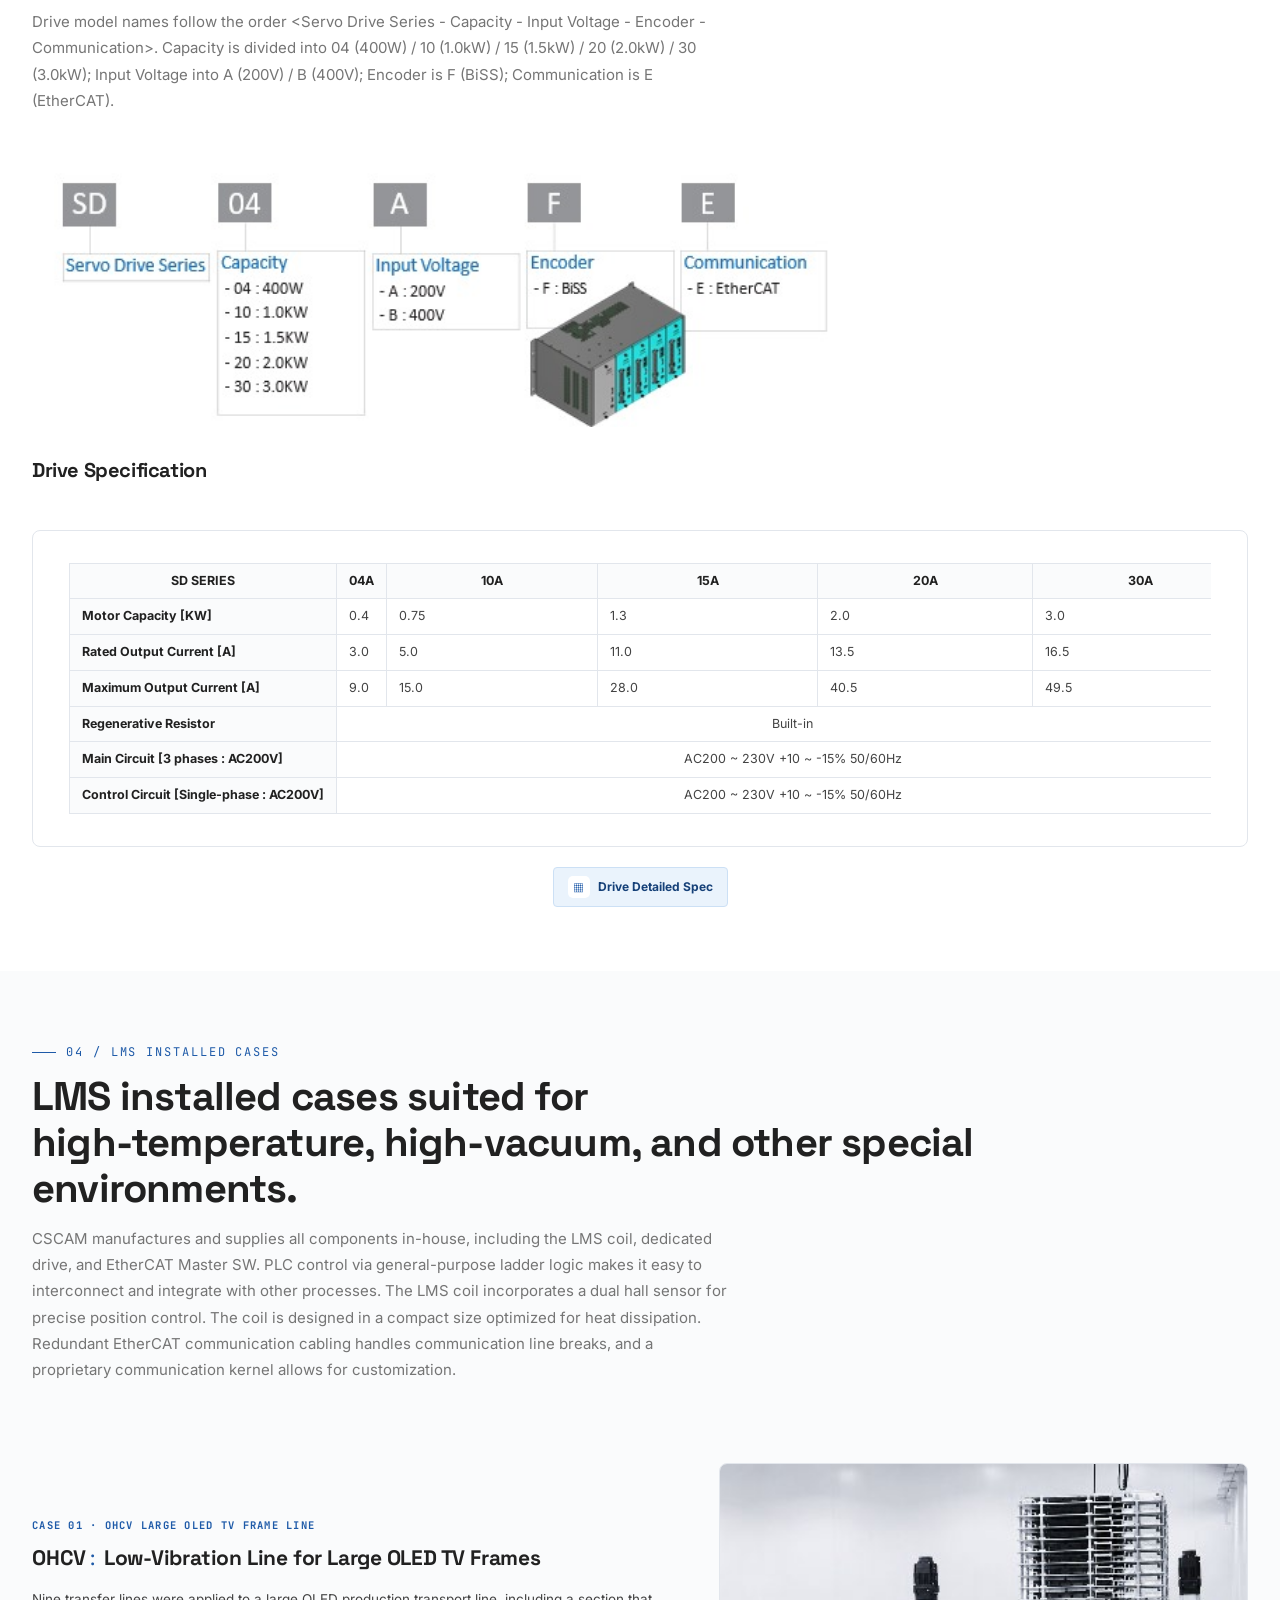
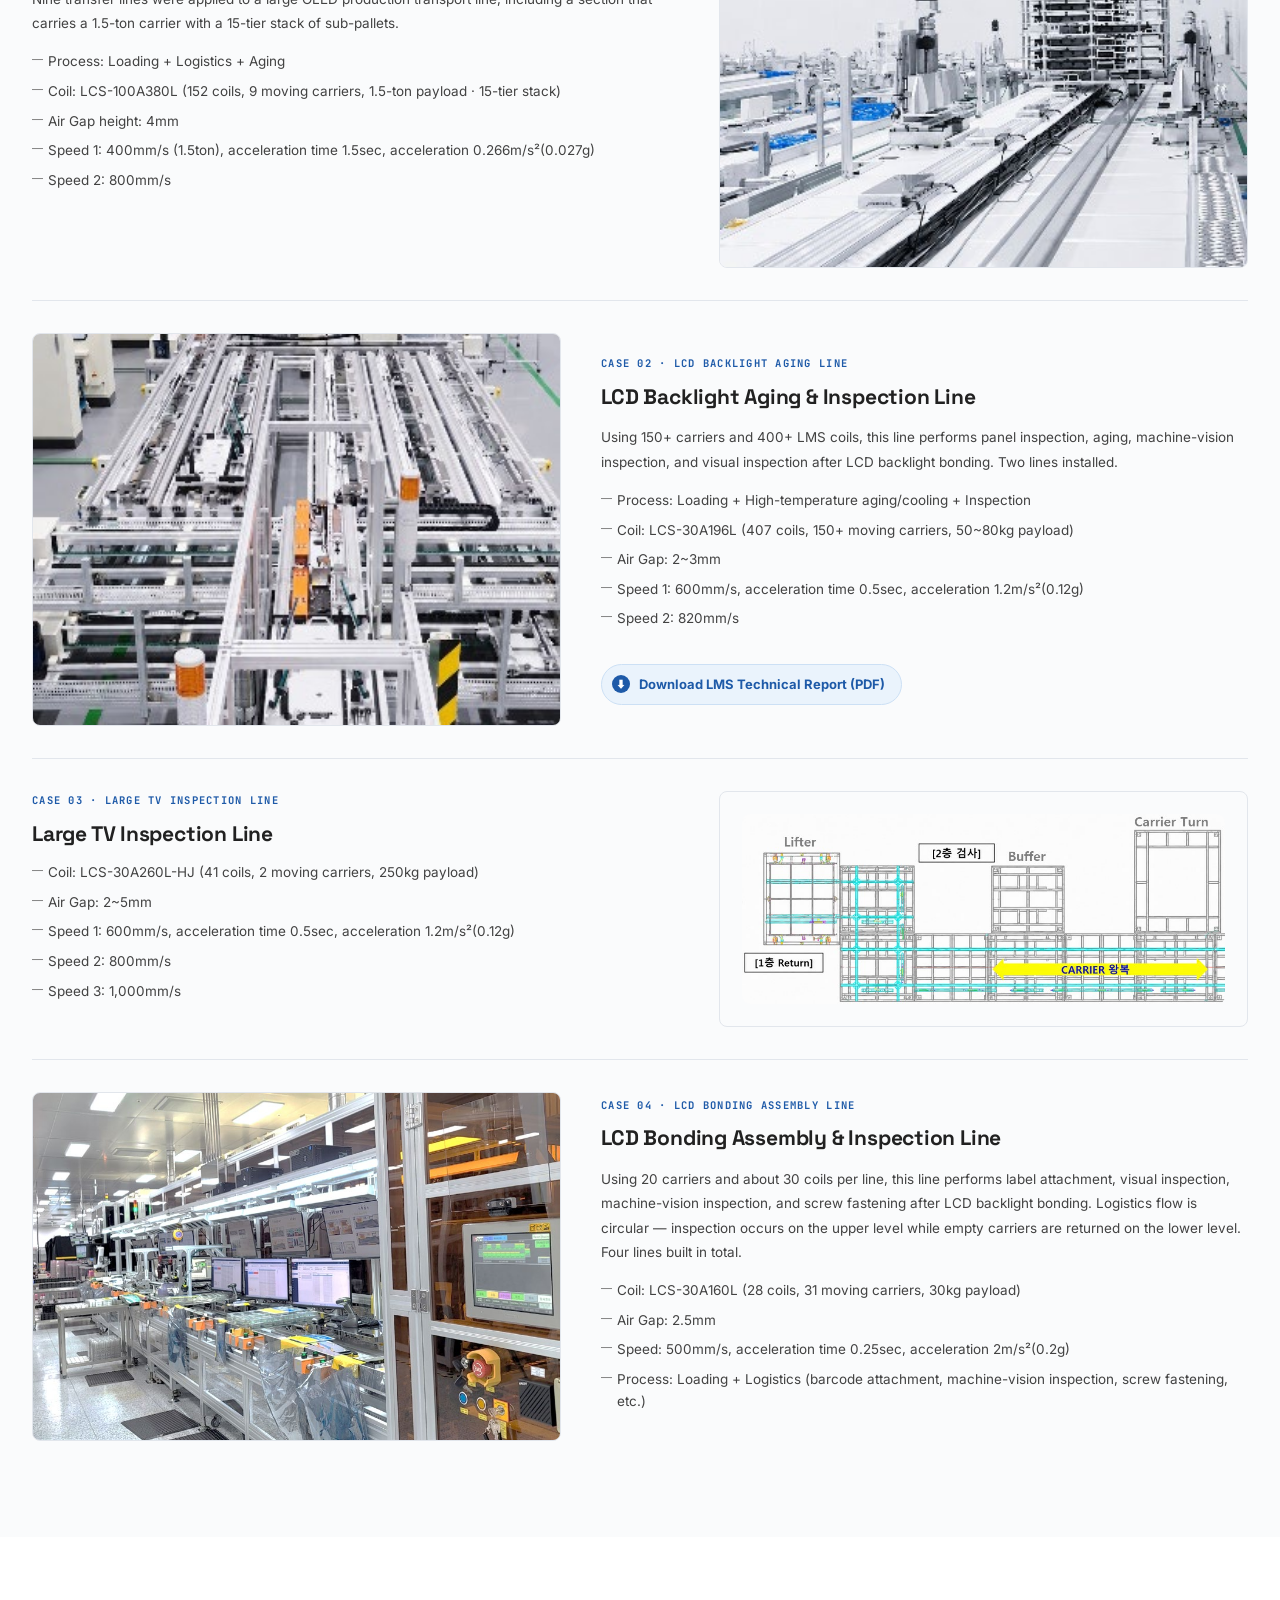
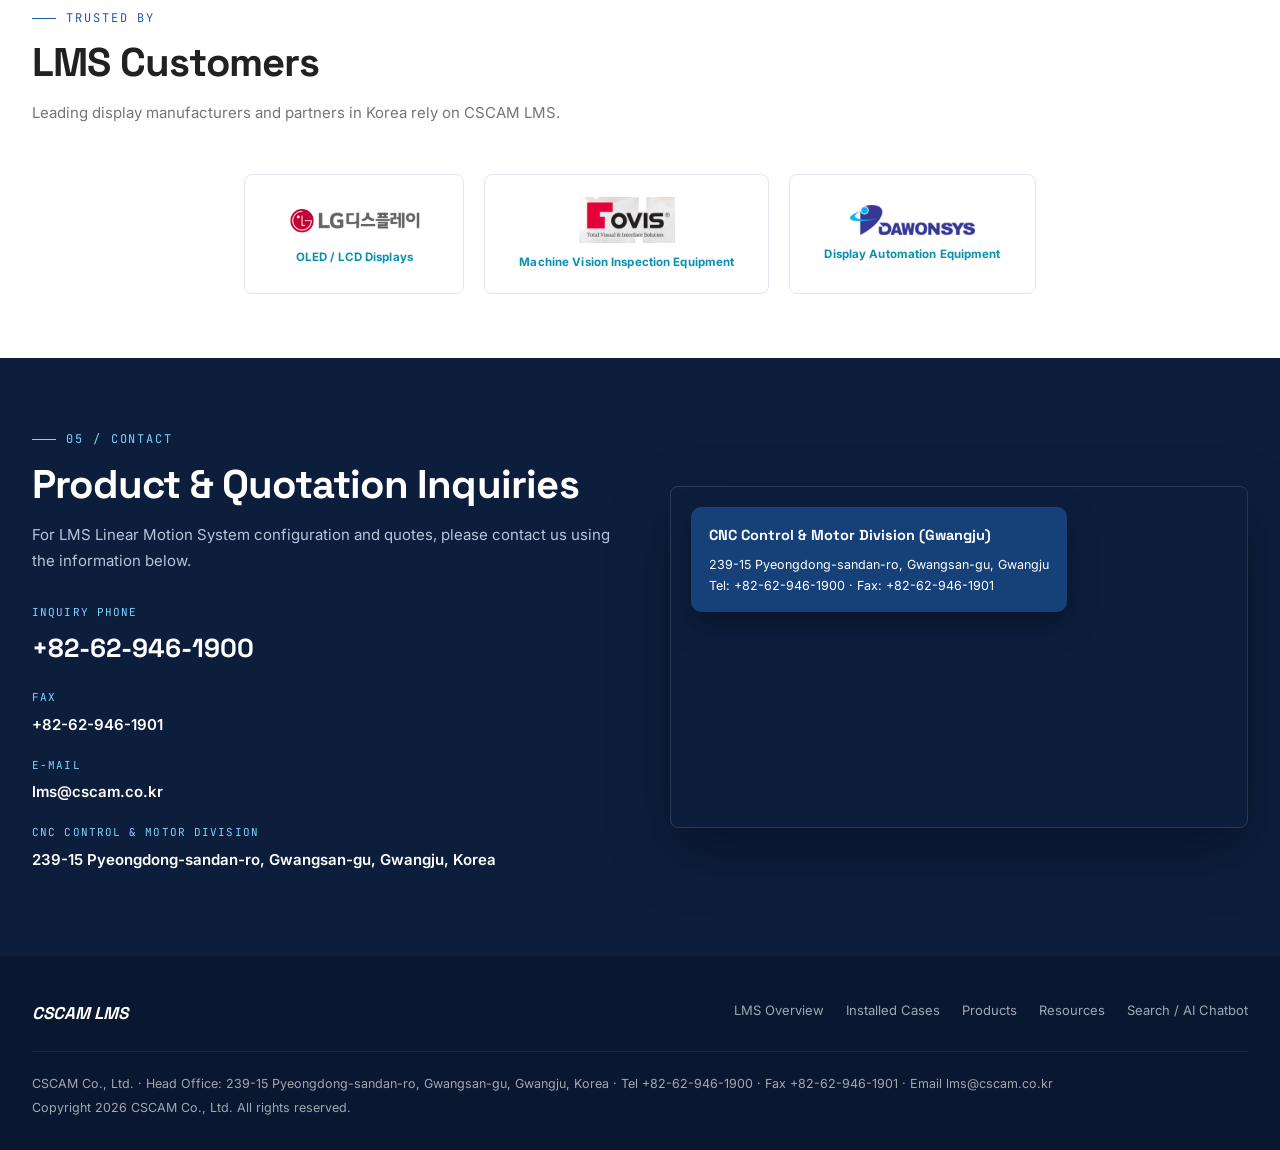
==== commit 2bd6c61d: "Eng" ====
--- a/en/index.html
+++ b/en/index.html
@@ -570,7 +570,7 @@
         </div>
       </div>
       <div class="map-card">
-        <iframe allowfullscreen="" class="map-embed" loading="lazy" referrerpolicy="no-referrer-when-downgrade" src="https://www.google.com/maps?q=%EA%B4%91%EC%A3%BC+%EA%B4%91%EC%82%B0%EA%B5%AC+%ED%8F%89%EB%8F%99%EC%82%B0%EB%8B%A8%EB%A1%9C+239-15&amp;output=embed" title="CSCAM Co., Ltd. map"></iframe>
+        <iframe allowfullscreen="" class="map-embed" loading="lazy" referrerpolicy="no-referrer-when-downgrade" src="https://www.google.com/maps?q=%EA%B4%91%EC%A3%BC+%EA%B4%91%EC%82%B0%EA%B5%AC+%ED%8F%89%EB%8F%99%EC%82%B0%EB%8B%A8%EB%A1%9C+239-15&amp;hl=en&amp;output=embed" title="CSCAM Co., Ltd. map"></iframe>
         <div class="map-label">
           <strong>CNC Control &amp; Motor Division (Gwangju)</strong>
           <span class="addr">239-15 Pyeongdong-sandan-ro, Gwangsan-gu, Gwangju</span>
--- a/assets/css/style.css
+++ b/assets/css/style.css
@@ -57,7 +57,7 @@
 /* ---------------- Header ---------------- */
 .site-header {
   position: fixed;
-  top: 0; left: 0; right: 0;
+  top: 32px; left: 0; right: 0;
   z-index: 100;
   height: var(--header-h);
   display: flex;
@@ -117,7 +117,7 @@
 .nav-toggle.open span:nth-child(1) { transform: translateY(7px) rotate(45deg); }
 .nav-toggle.open span:nth-child(2) { opacity: 0; }
 .nav-toggle.open span:nth-child(3) { transform: translateY(-7px) rotate(-45deg); }
-.header-spacer { height: var(--header-h); width: 100%; }
+.header-spacer { height: calc(var(--header-h) + 32px); width: 100%; }
 
 /* ---------------- Breadcrumb ---------------- */
 .breadcrumb { background: var(--bg-alt); border-bottom: 1px solid var(--border); padding: 14px 0; font-size: 13px; color: var(--muted); }
@@ -162,7 +162,8 @@
 .hero {
   position: relative;
   display: flex;
-  align-items: center;
+  align-items: flex-start;
+  height: 815px;
   background: var(--navy);
   color: var(--white);
   overflow: hidden;
@@ -196,7 +197,7 @@
 .hero-inner { max-width: 640px; flex: 1 1 auto; }
 .hero-video {
   position: relative; z-index: 3; flex: 0 0 auto;
-  width: 400px; max-width: 37vw;
+  width: 520px; max-width: 48vw;
   aspect-ratio: 16/9;
   border-radius: var(--radius-md);
   overflow: hidden;
@@ -222,7 +223,7 @@
 .hero-badge {
   display: inline-flex; align-items: center; gap: 12px;
   font-family: "JetBrains Mono", monospace; font-size: 11px; letter-spacing: .2em; text-transform: uppercase;
-  color: #cfe8ff; margin-bottom: 18px;
+  color: #cfe8ff; margin-bottom: 24px;
 }
 .hero-badge span {
   padding: 4px 10px; border: 1px solid rgba(127,196,255,.4); border-radius: 3px;
@@ -646,7 +647,7 @@
   .contact-grid { grid-template-columns: 1fr; gap: 30px; }
 }
 @media (max-width: 720px) {
-  .gnb { position: fixed; top: var(--header-h); left: 0; right: 0; background: var(--navy); flex-direction: column; gap: 0; max-height: 0; overflow: hidden; transition: max-height .25s; }
+  .gnb { position: fixed; top: calc(var(--header-h) + 32px); left: 0; right: 0; background: var(--navy); flex-direction: column; gap: 0; max-height: 0; overflow: hidden; transition: max-height .25s; }
   .gnb.open { max-height: 420px; }
   .gnb a { color: rgba(255,255,255,.85); padding: 14px 24px; border-bottom: 1px solid rgba(255,255,255,.08); width: 100%; }
   .nav-toggle { display: flex; }
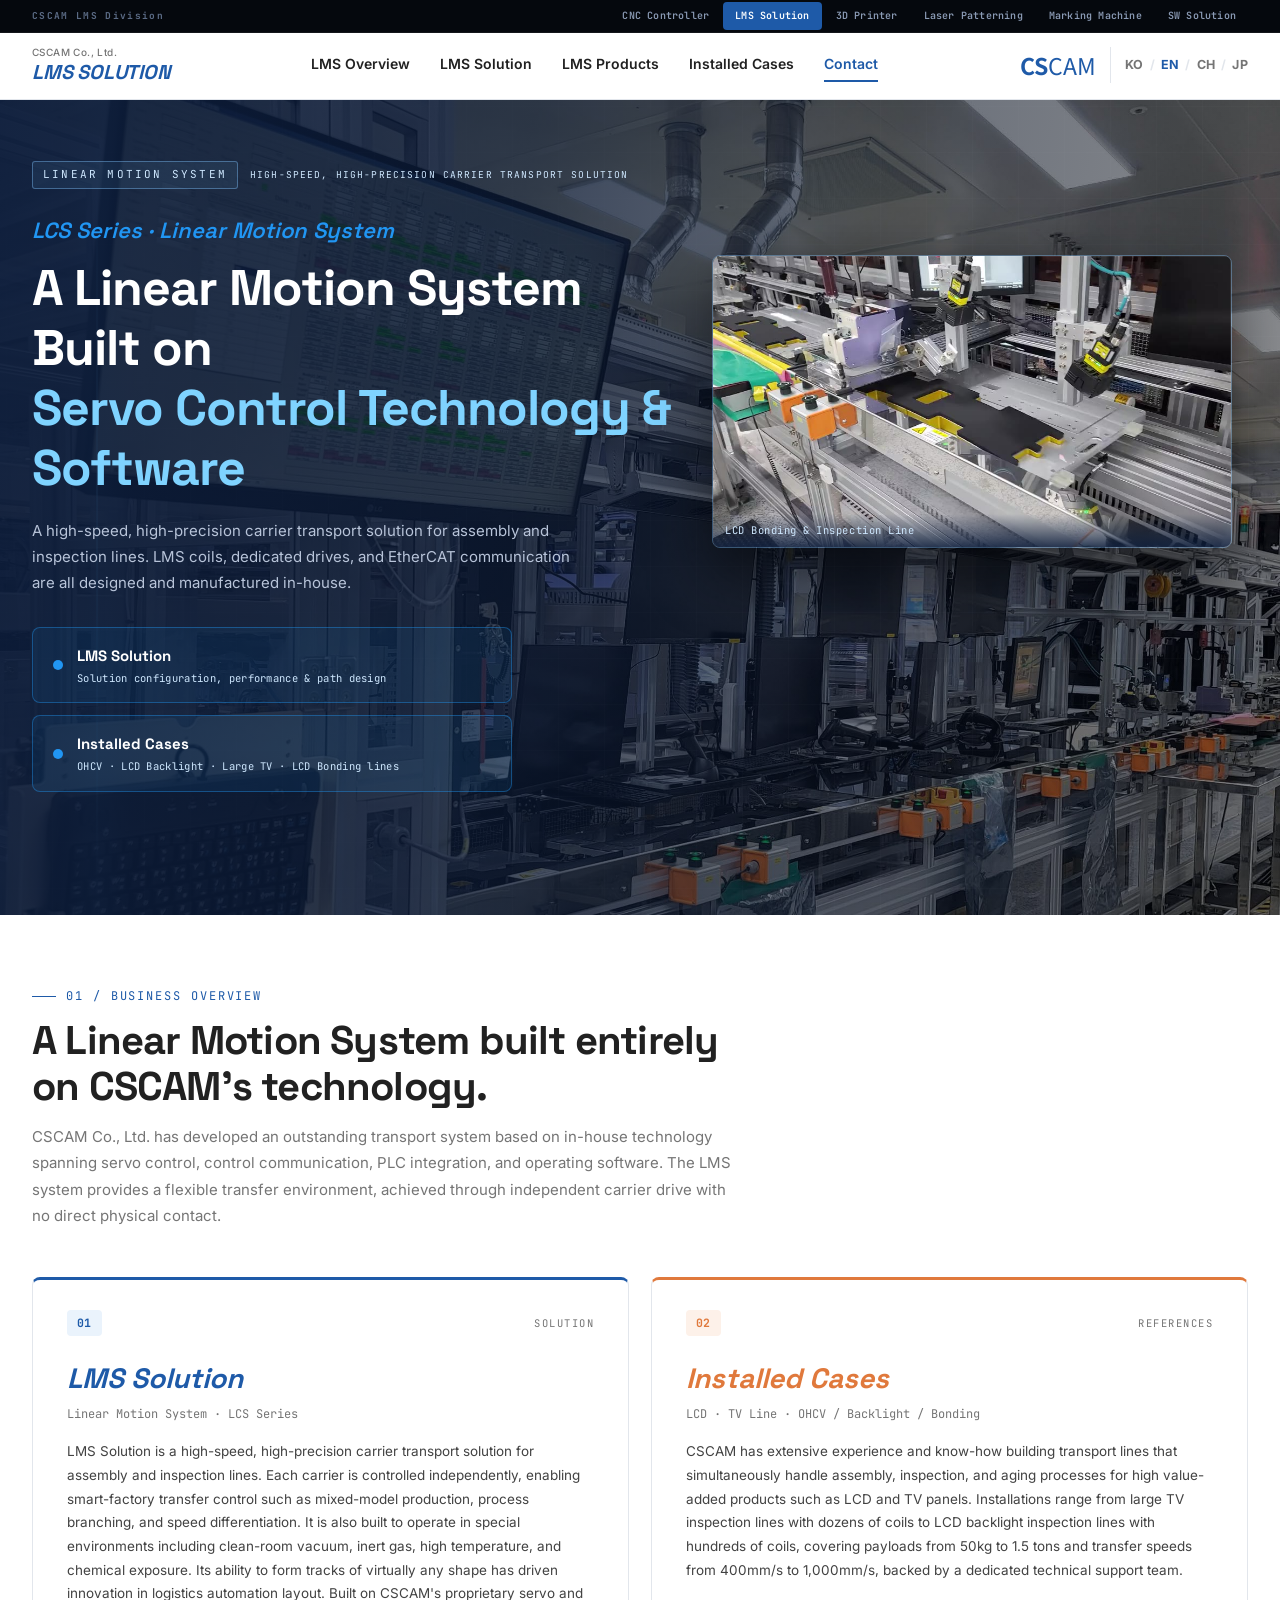
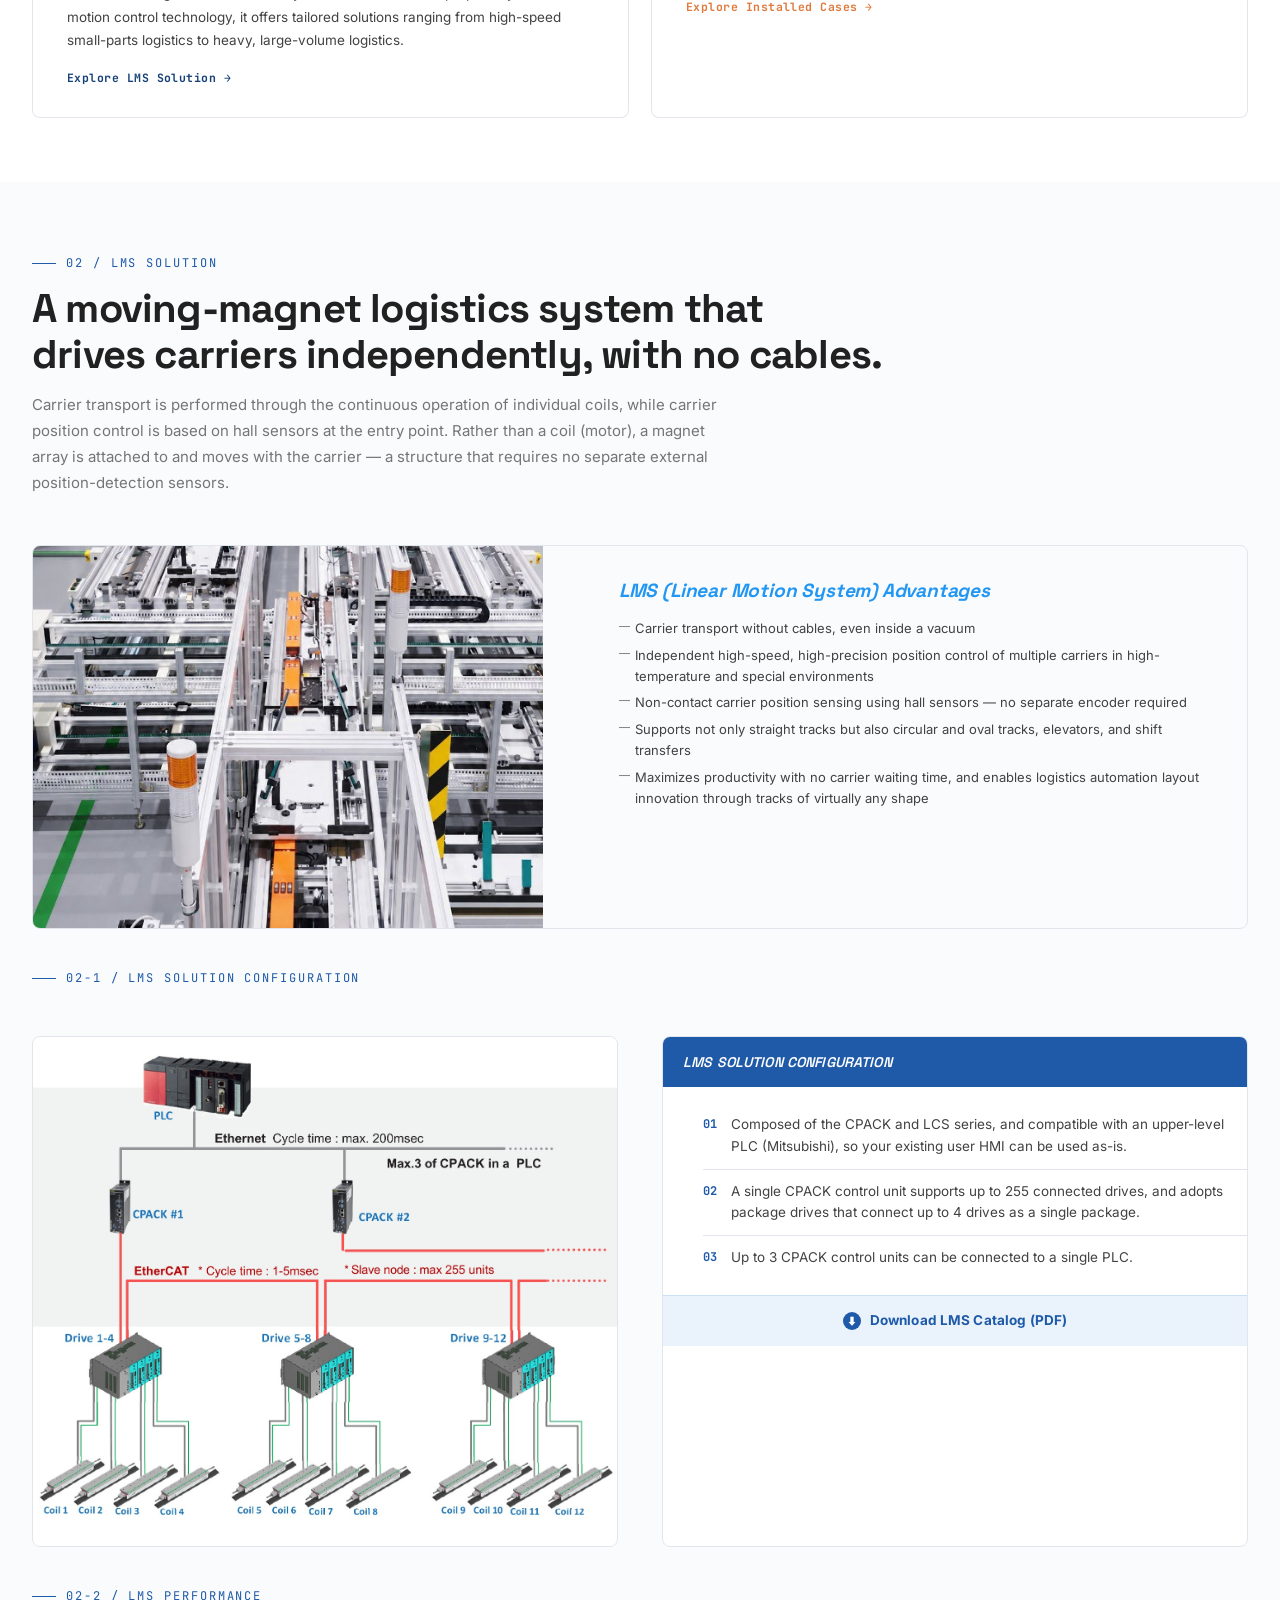
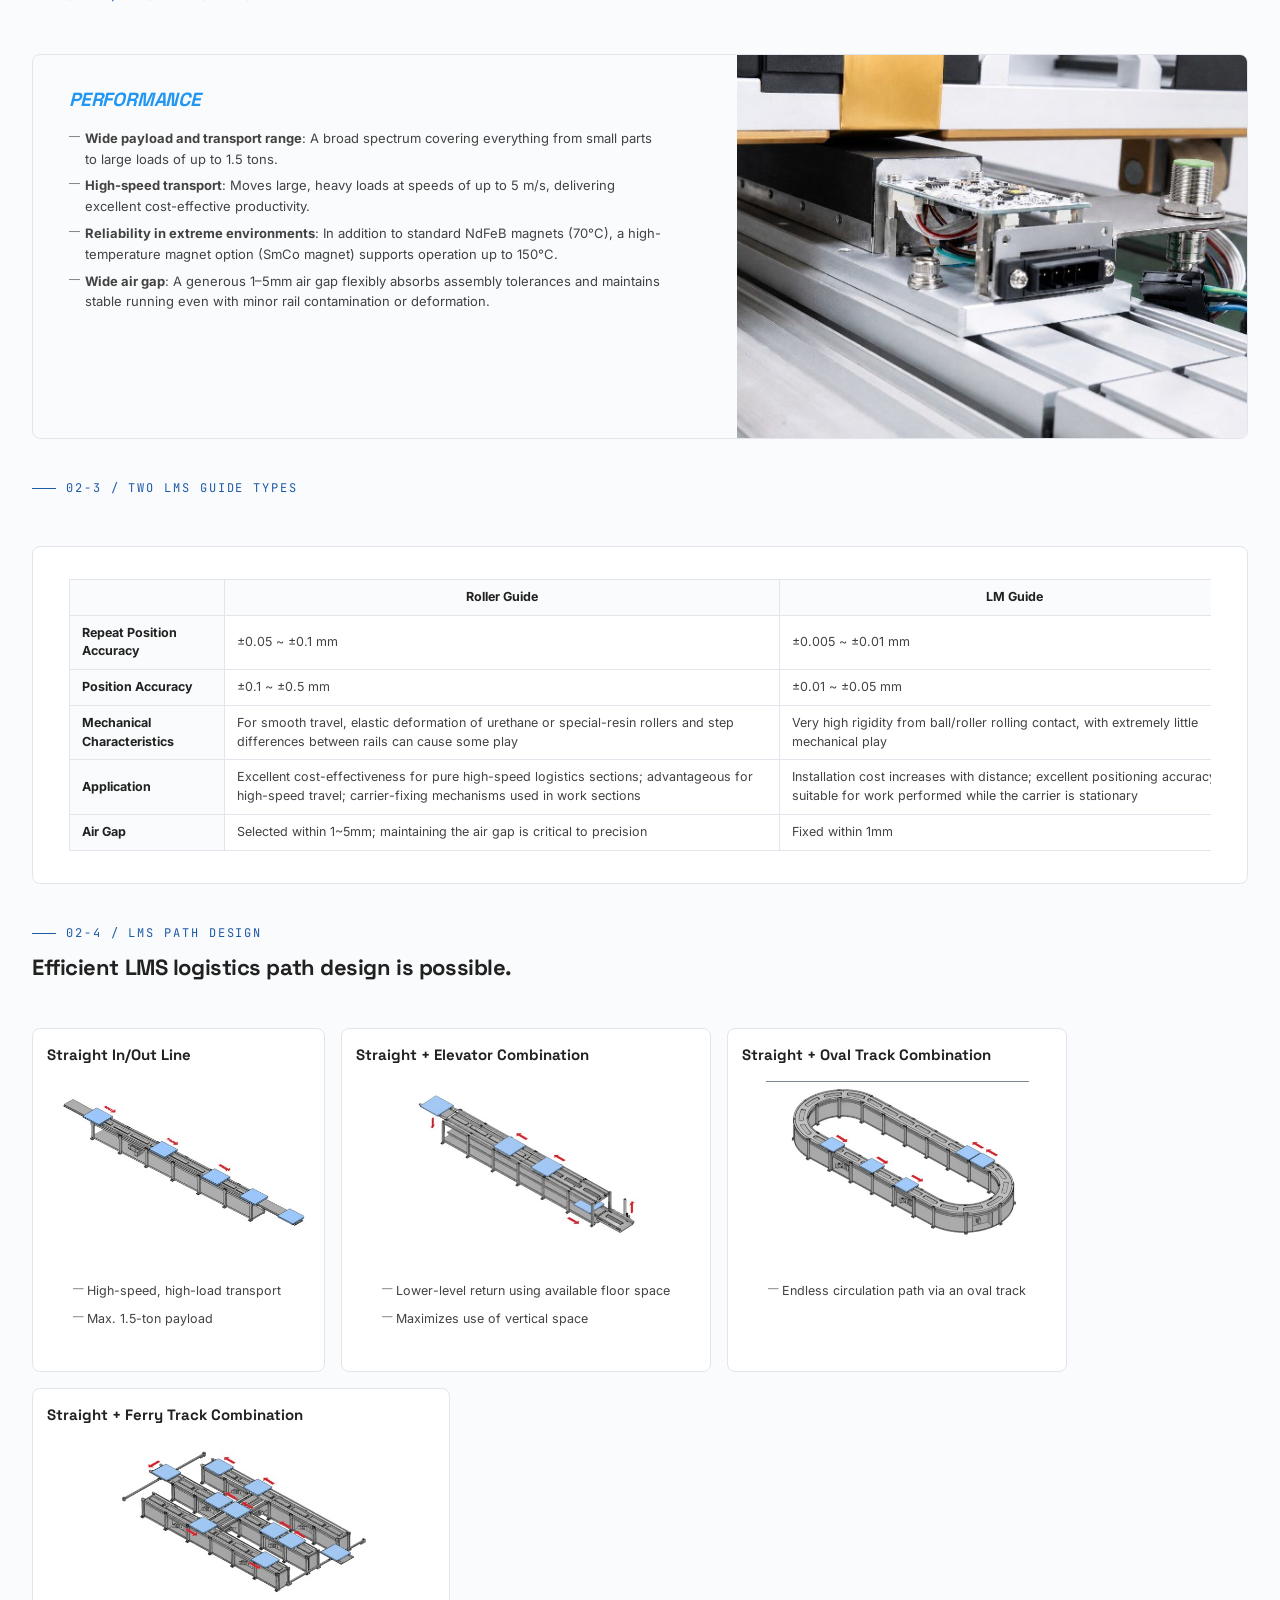
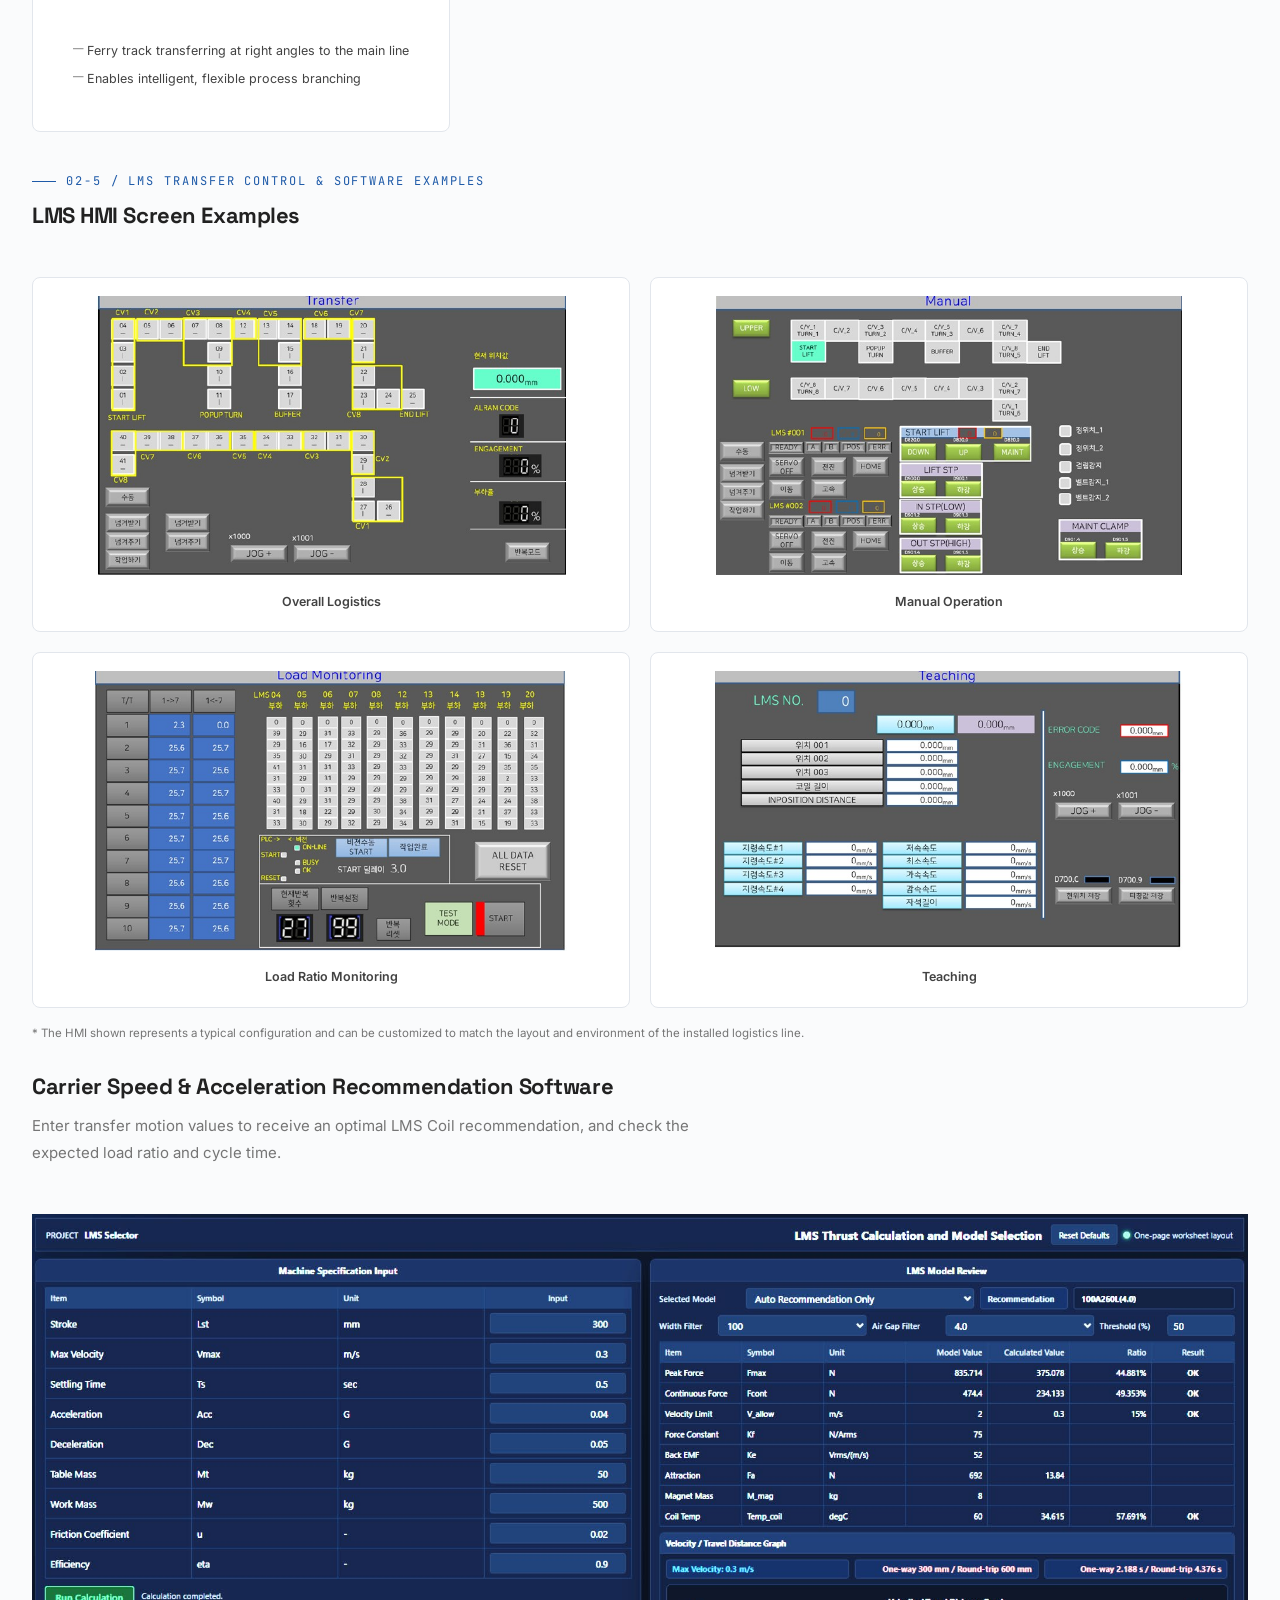
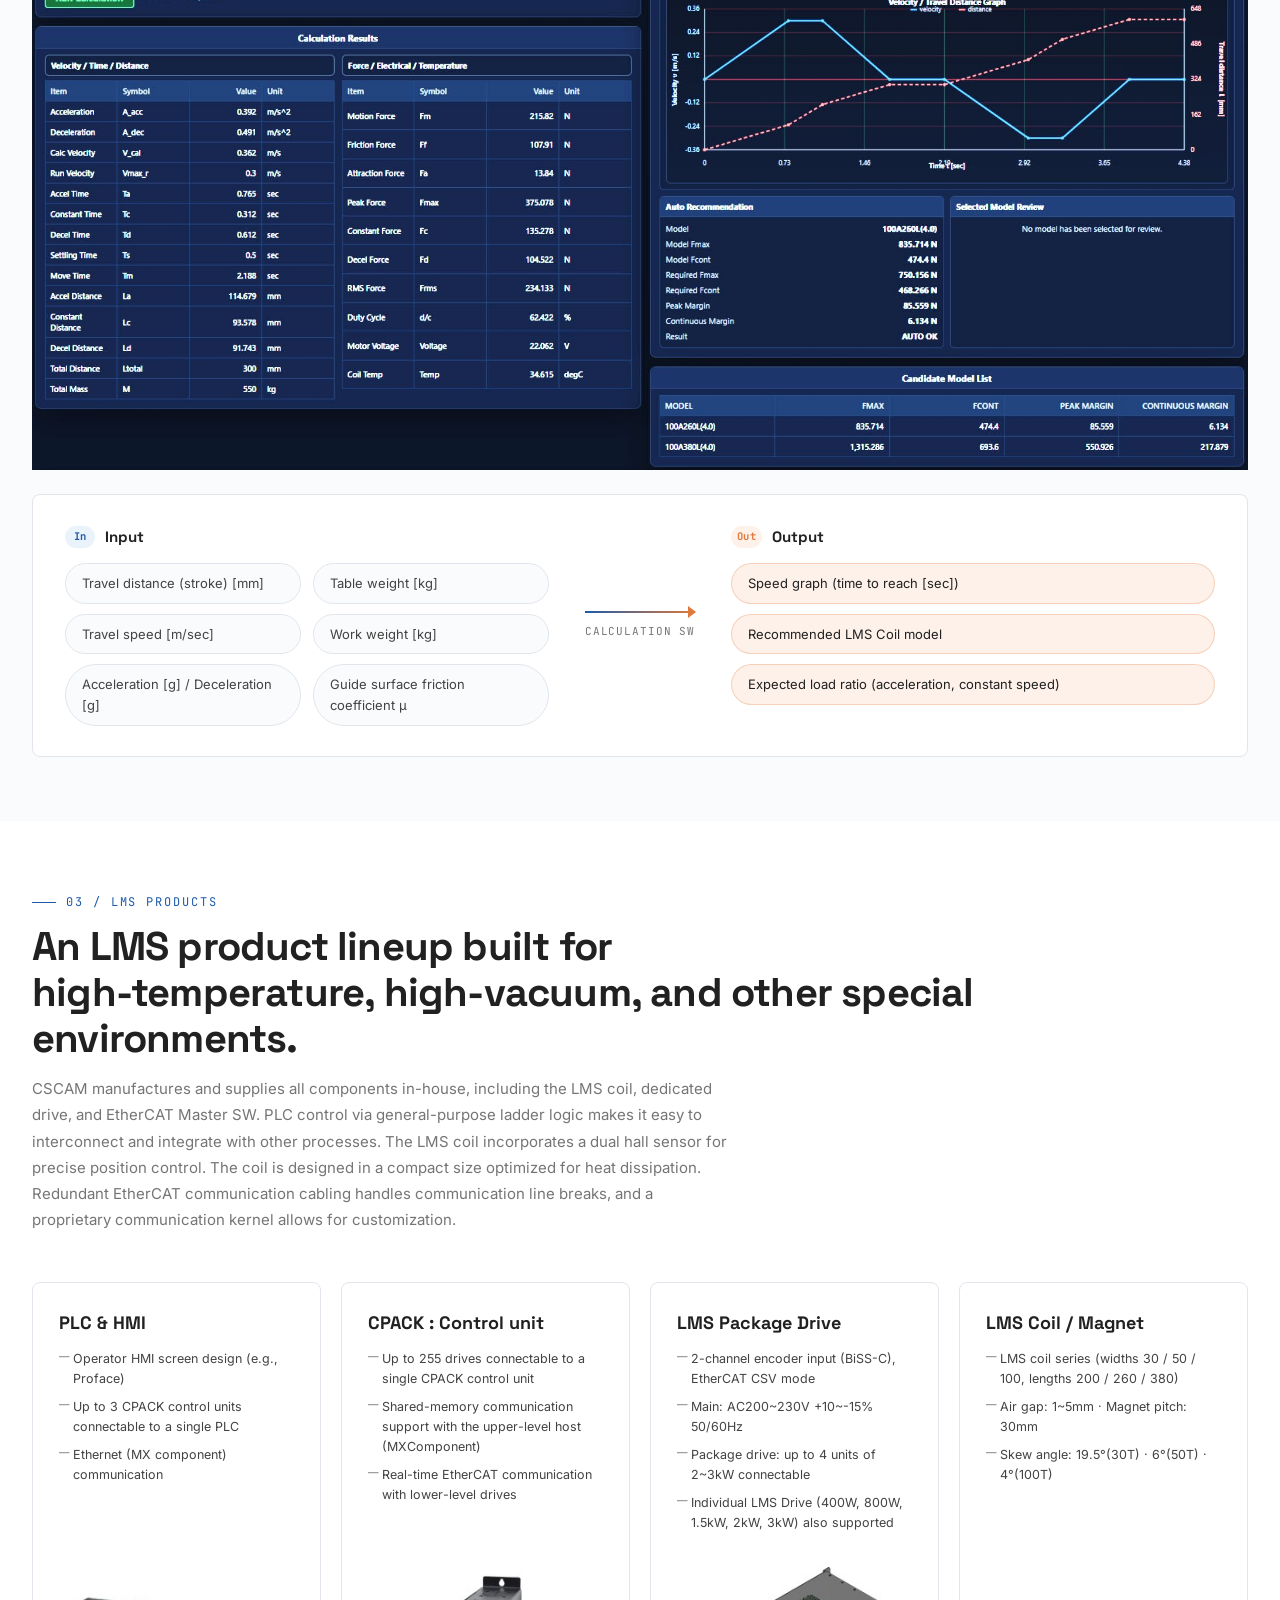
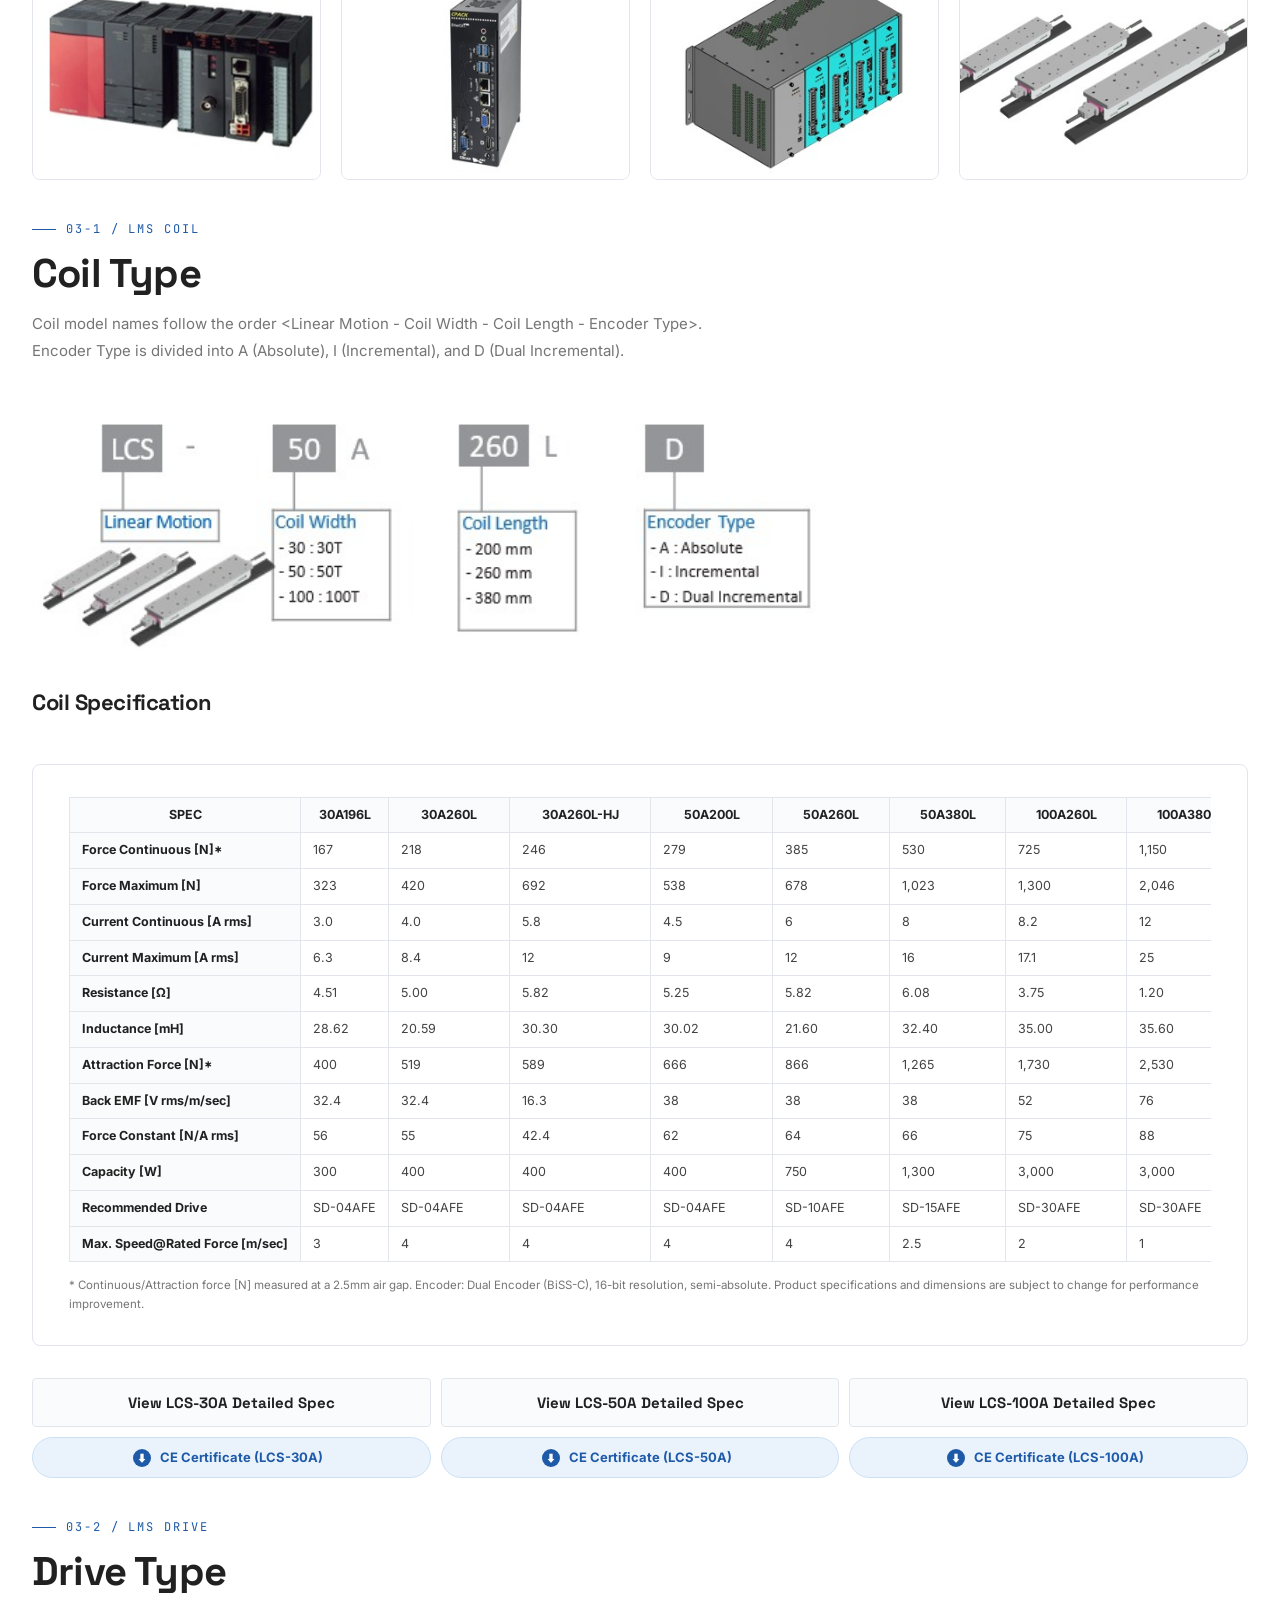
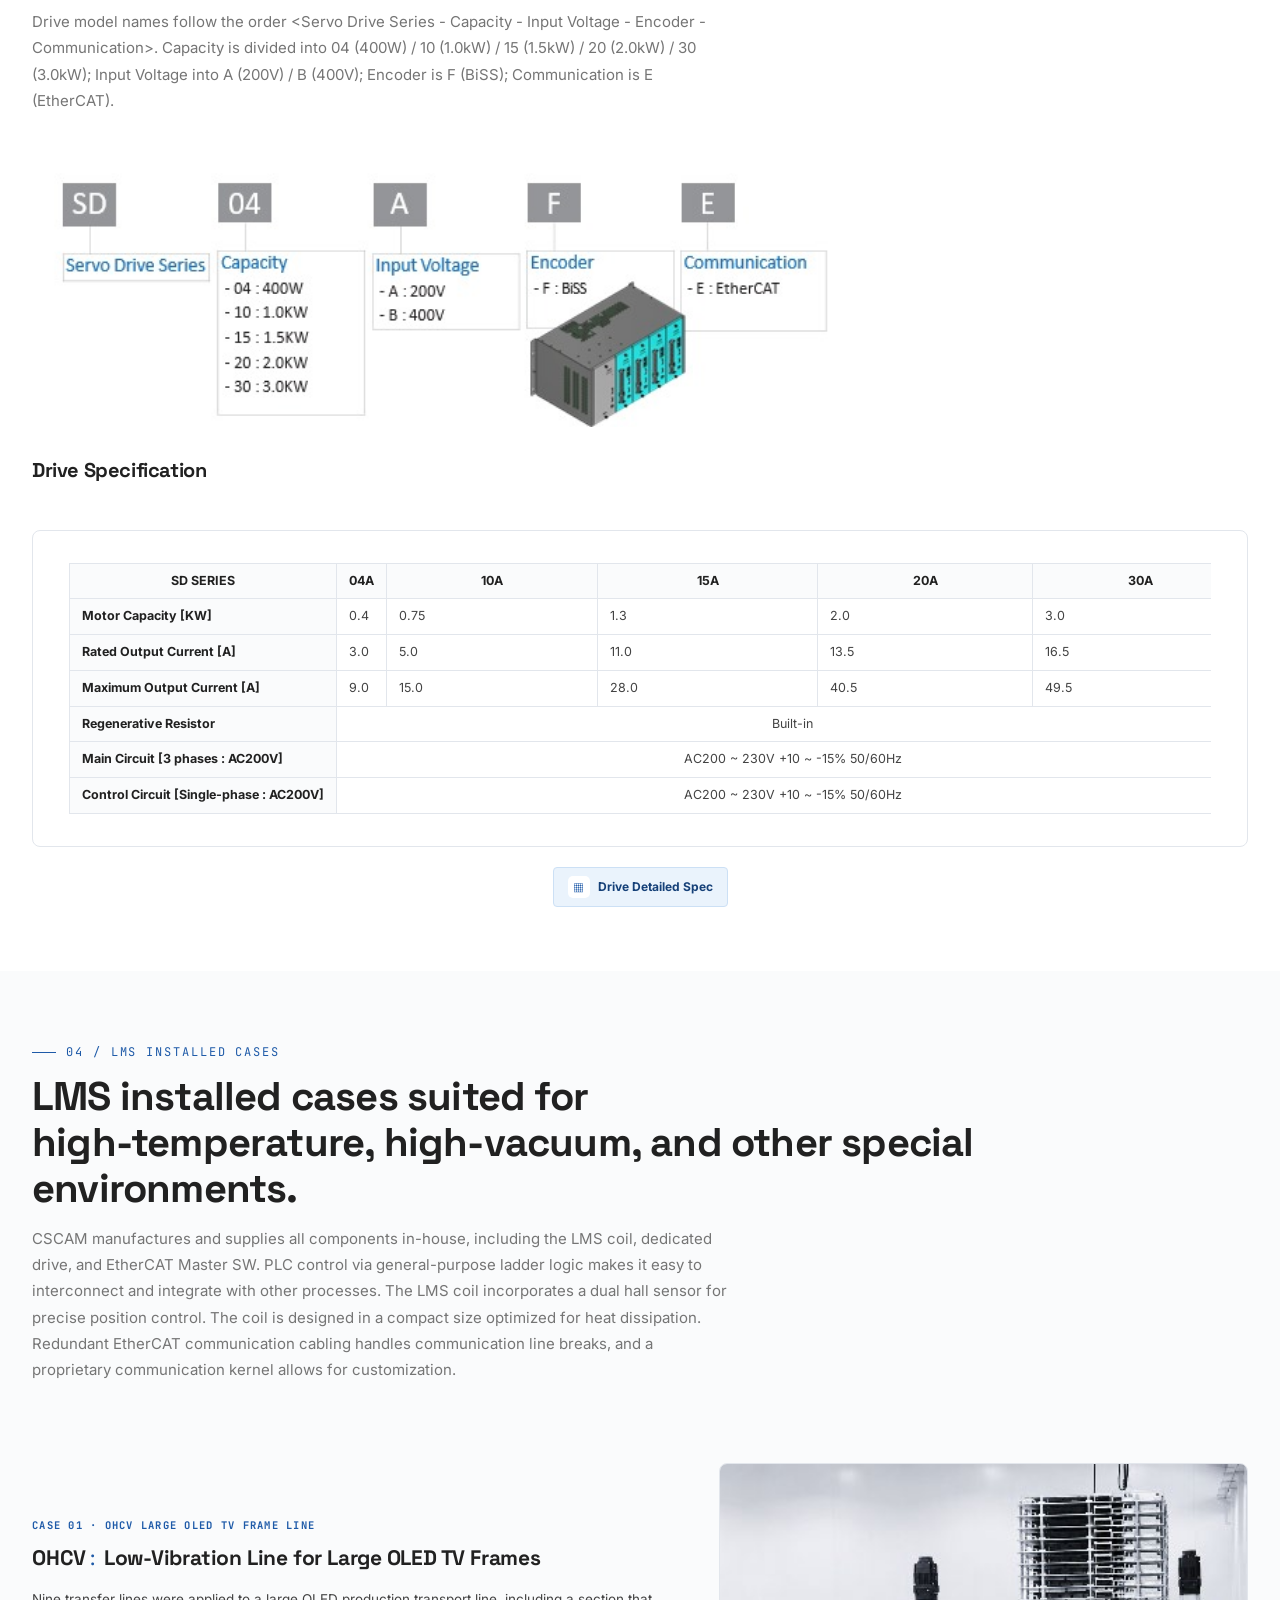
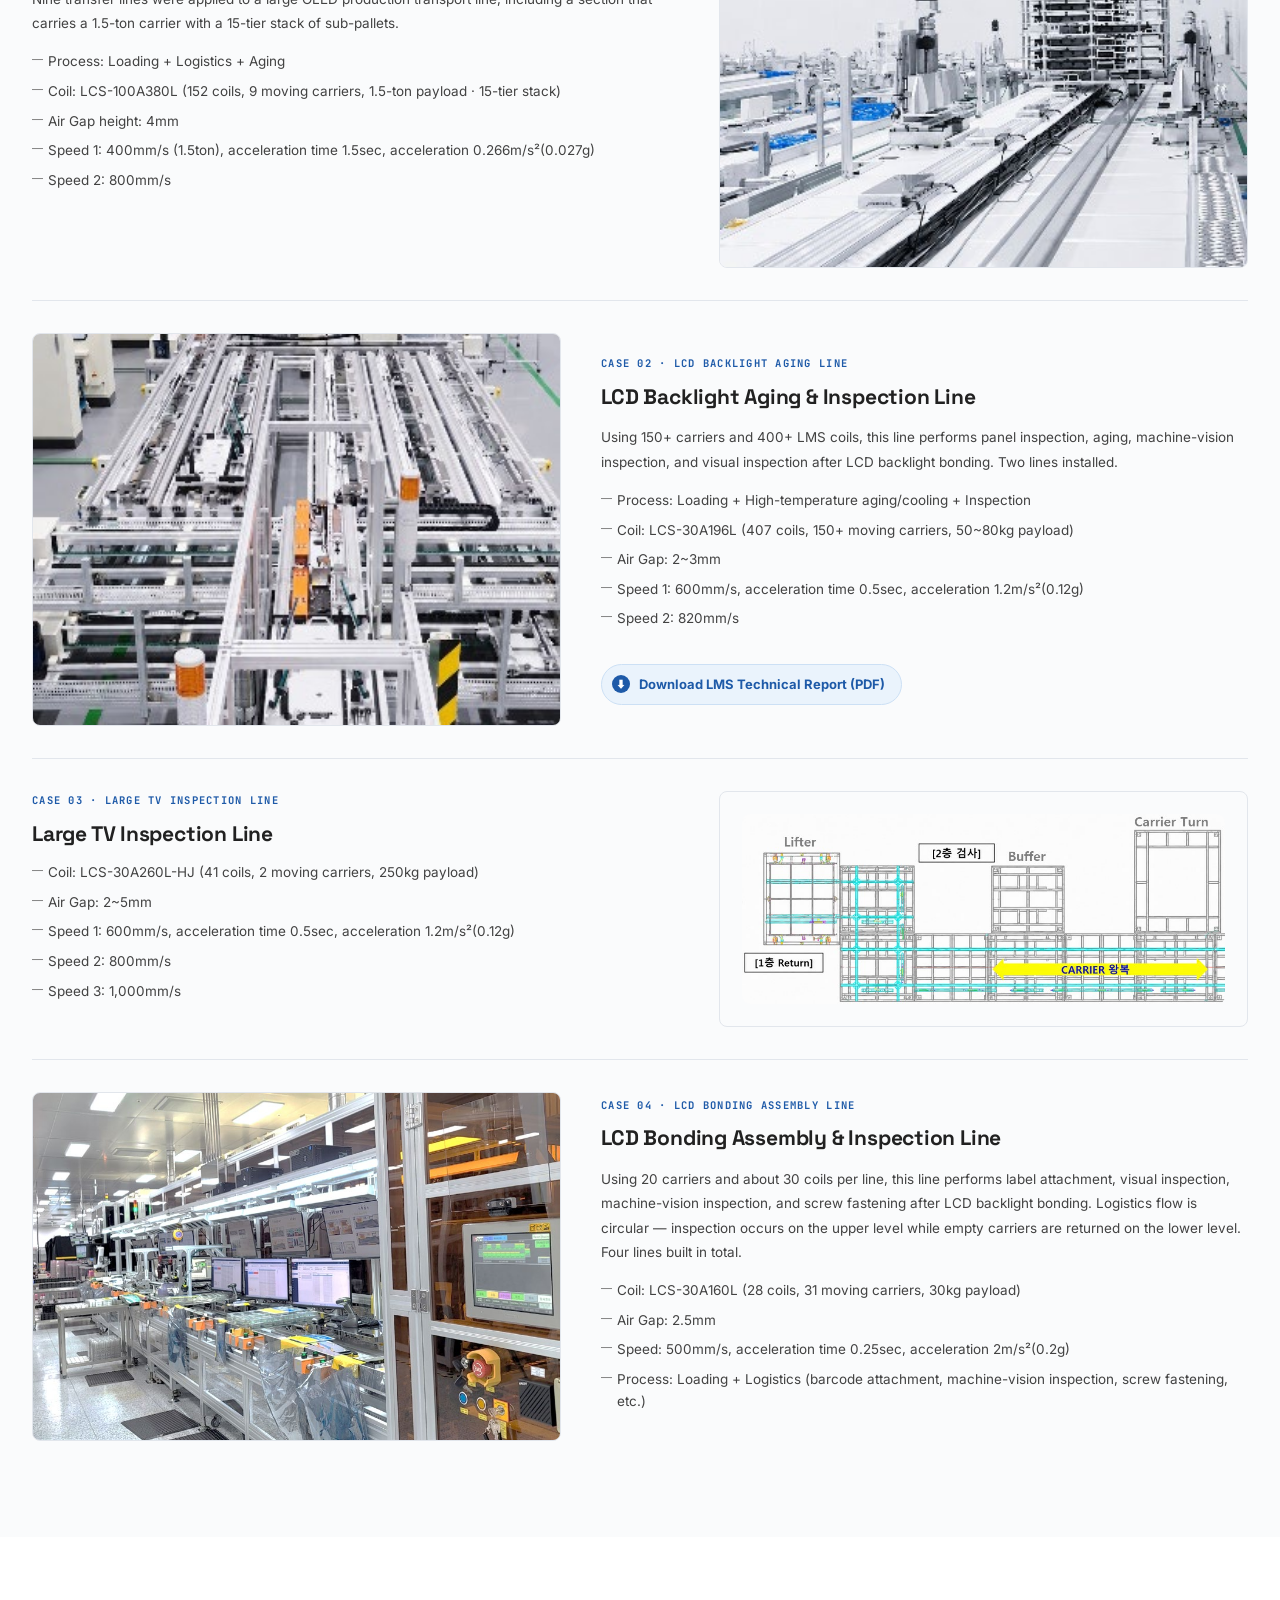
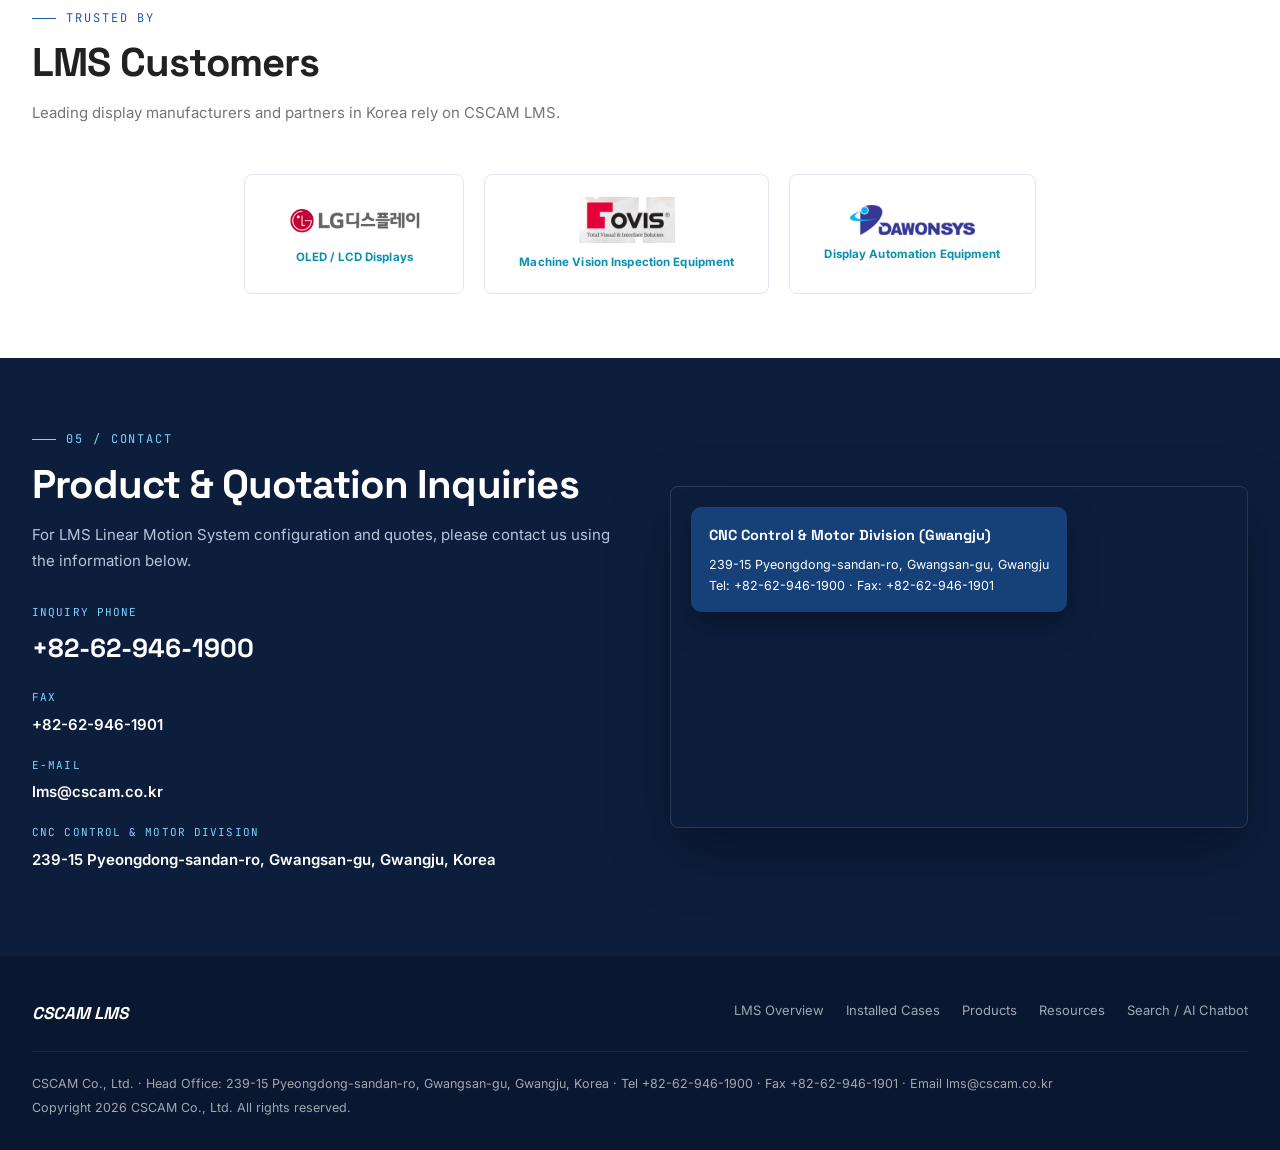
==== commit cf5edc16: "JP" ====
--- a/en/index.html
+++ b/en/index.html
@@ -37,7 +37,7 @@
       <div class="header-utility">
         <a class="brand-wordmark-link" href="https://cscam.co.kr/en/index.html" aria-label="CSCAM Corporate Home"><div class="brand-wordmark"><b>CS</b><span>CAM</span></div></a>
         <div class="brand-divider"></div>
-        <div class="lang-switch"><a href="../index.html">KO</a><span class="lang-sep">/</span><a class="active" href="index.html">EN</a></div>
+        <div class="lang-switch"><a href="../index.html">KO</a><span class="lang-sep">/</span><a class="active" href="../en/index.html">EN</a><span class="lang-sep">/</span><a href="../zh/index.html">CH</a><span class="lang-sep">/</span><a href="../jp/index.html">JP</a></div>
       </div>
       <button class="nav-toggle" aria-label="Open menu"><span></span><span></span><span></span></button>
     </div>
@@ -53,7 +53,7 @@
   <div class="container">
     <div class="hero-row">
     <div class="hero-inner">
-      <div class="hero-badge"><span>LINEAR MOTION SYSTEM</span> High-Speed, High-Precision Carrier Transport Solution</div>
+      <div class="hero-badge"><span>LINEAR MOTION SYSTEM</span> <b style="font-weight:inherit;white-space:nowrap;font-size:9.5px;letter-spacing:.12em;">High-Speed, High-Precision Carrier Transport Solution</b></div>
       <div class="hero-kicker">LCS Series · Linear Motion System</div>
       <h1>A Linear Motion System Built on<br><em>Servo Control Technology &amp; Software</em></h1>
       <p class="lede">A high-speed, high-precision carrier transport solution for assembly and inspection lines. LMS coils, dedicated drives, and EtherCAT communication are all designed and manufactured in-house.</p>
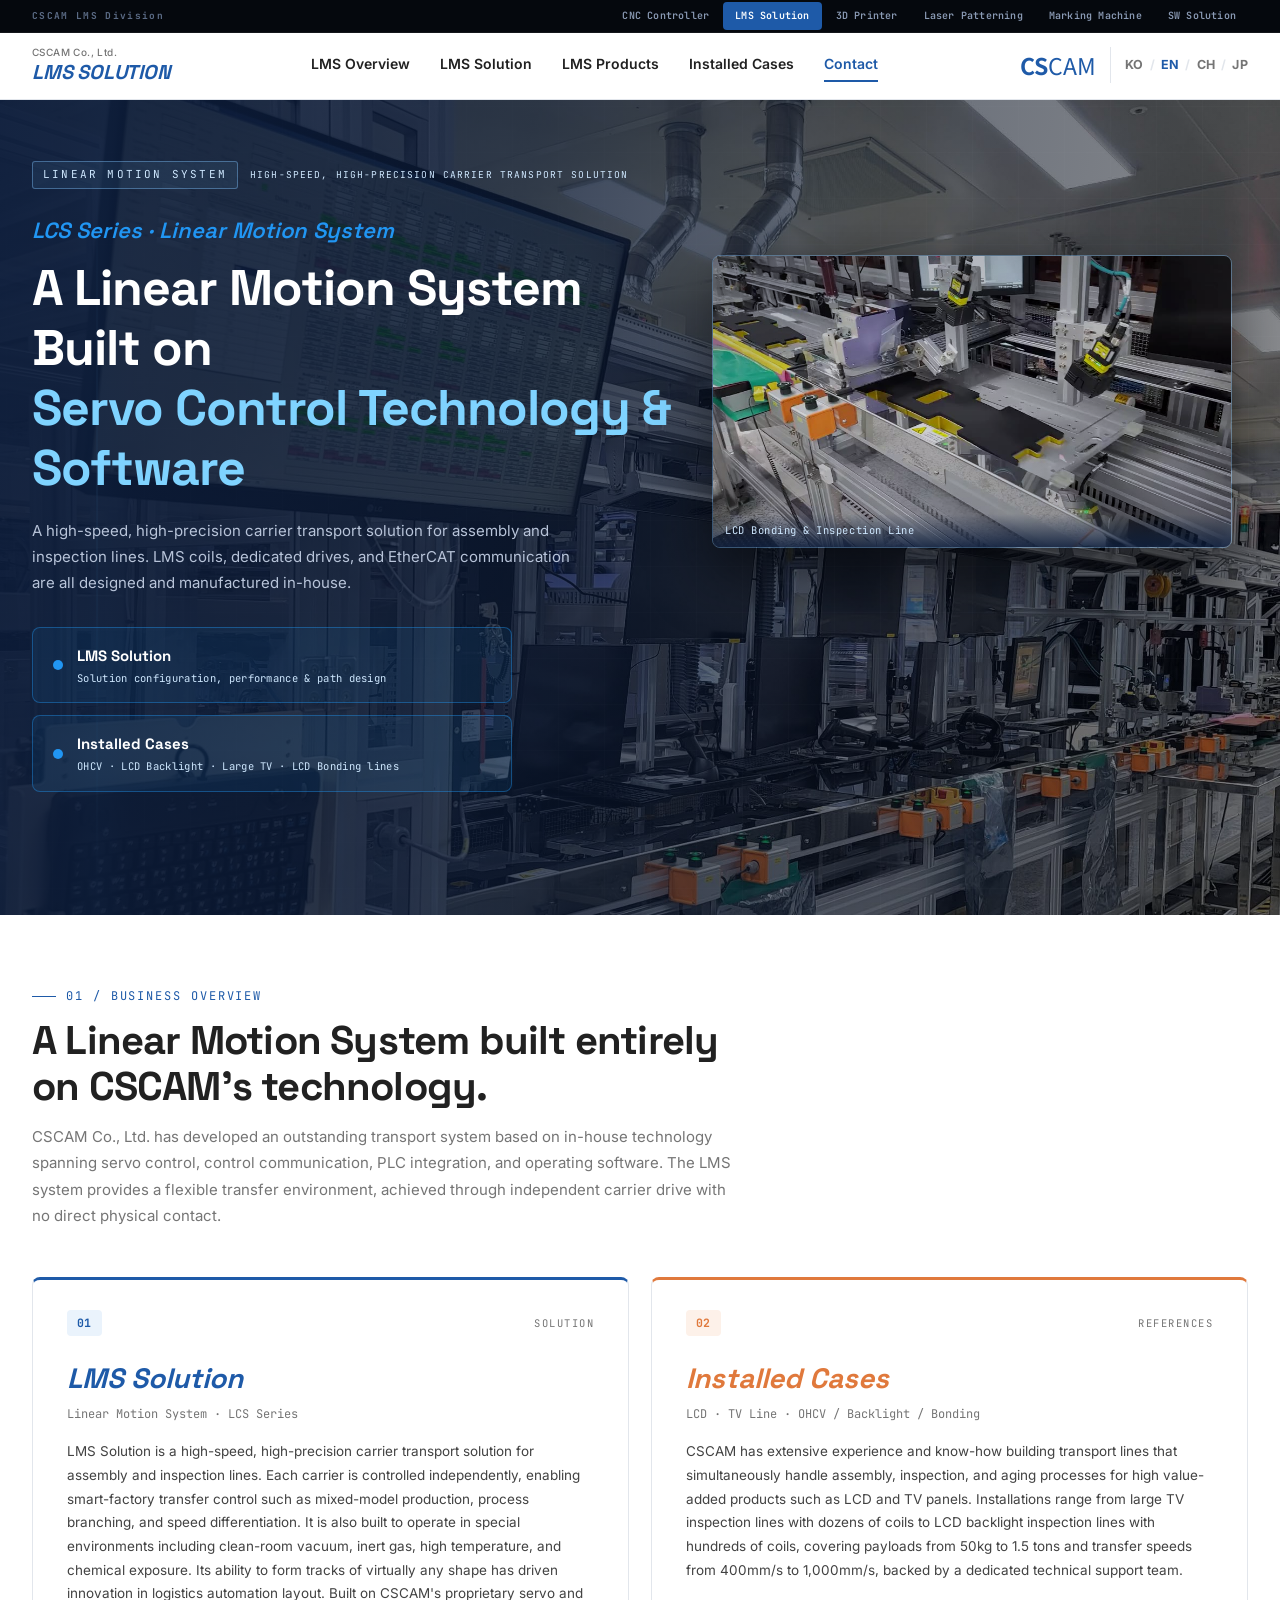
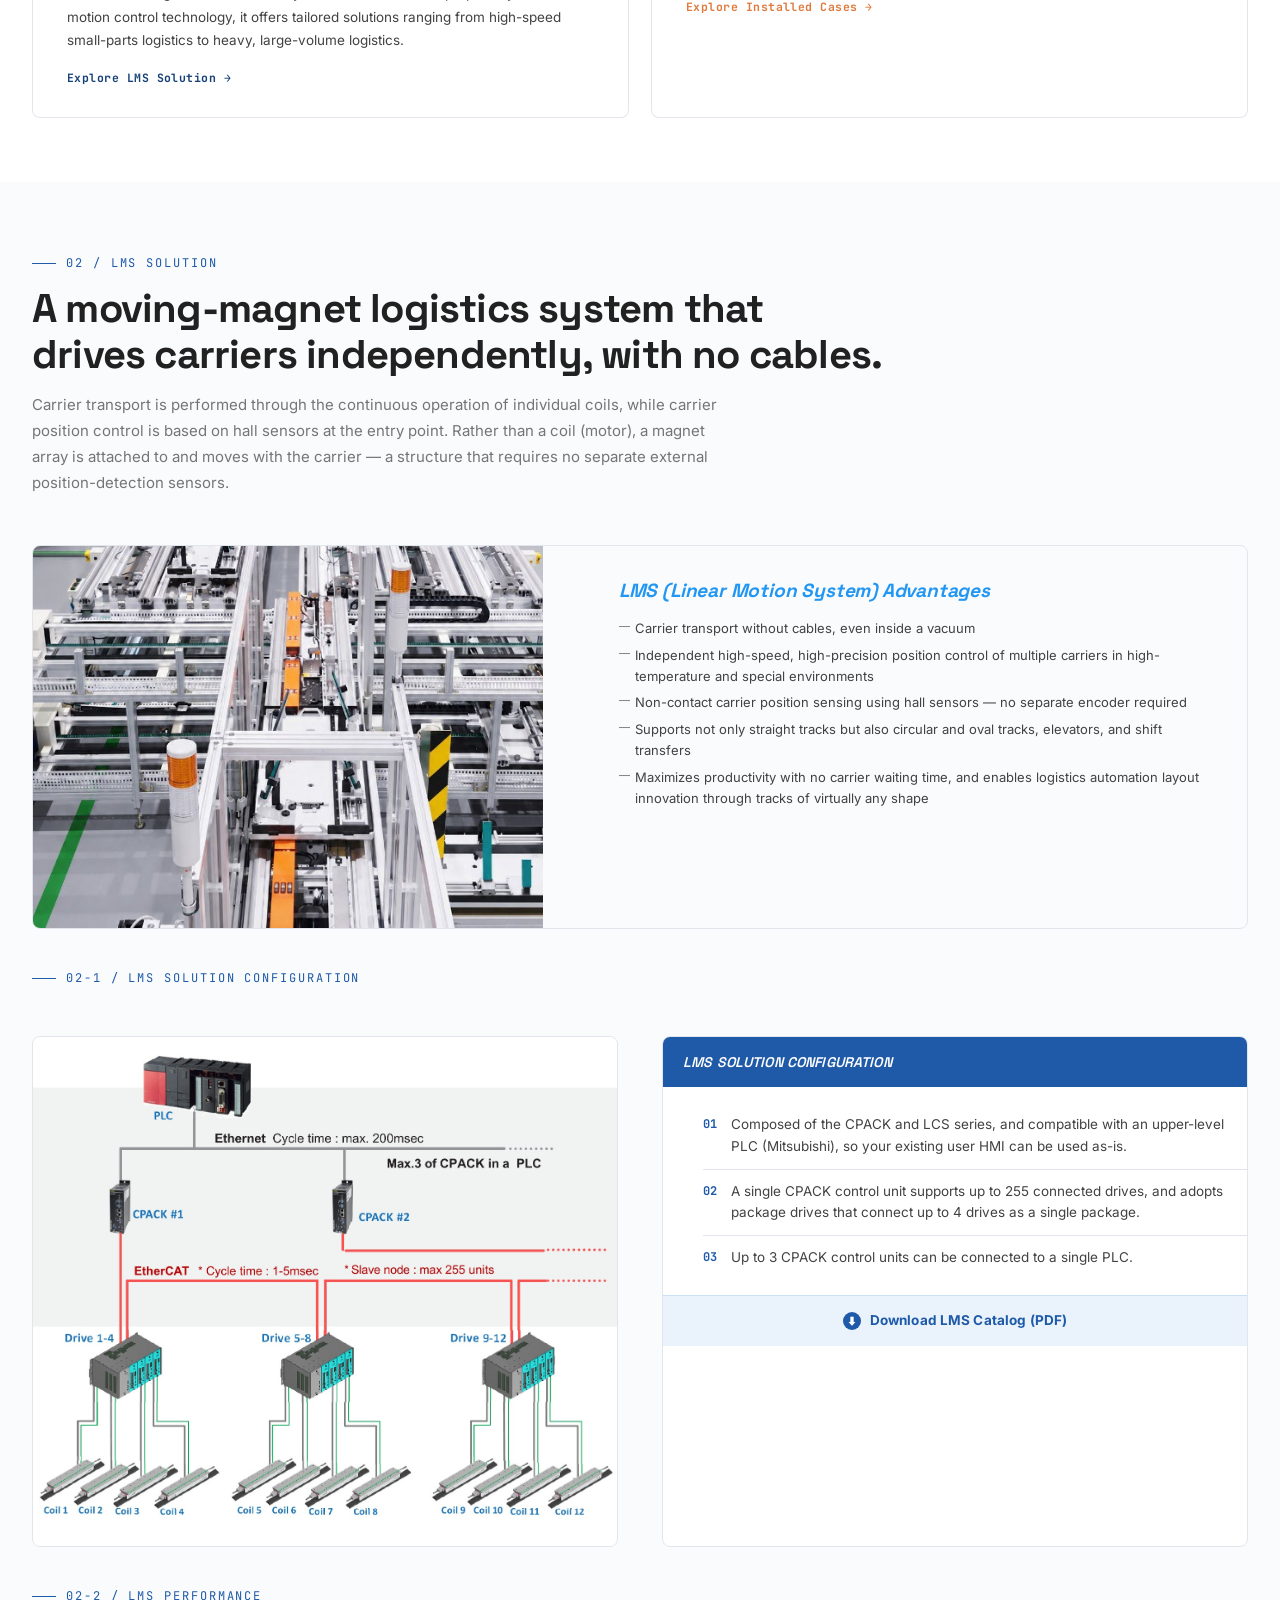
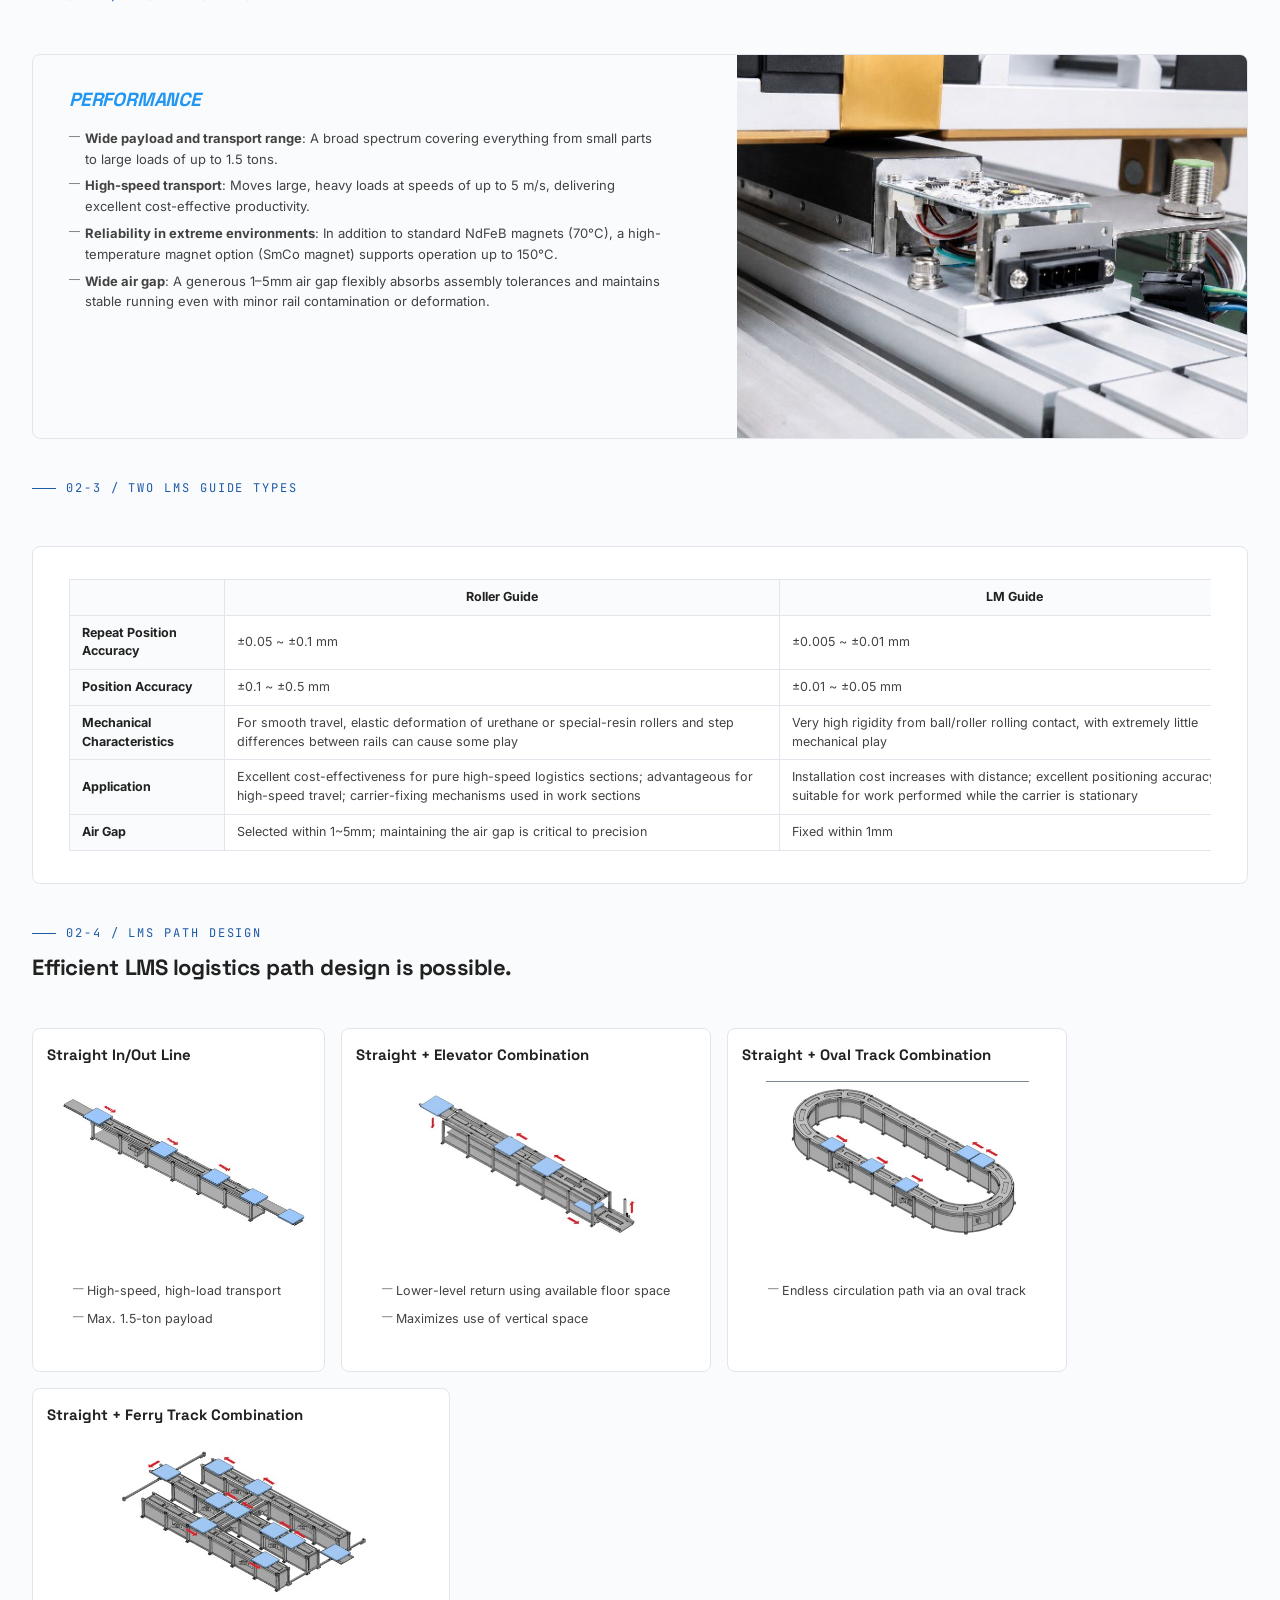
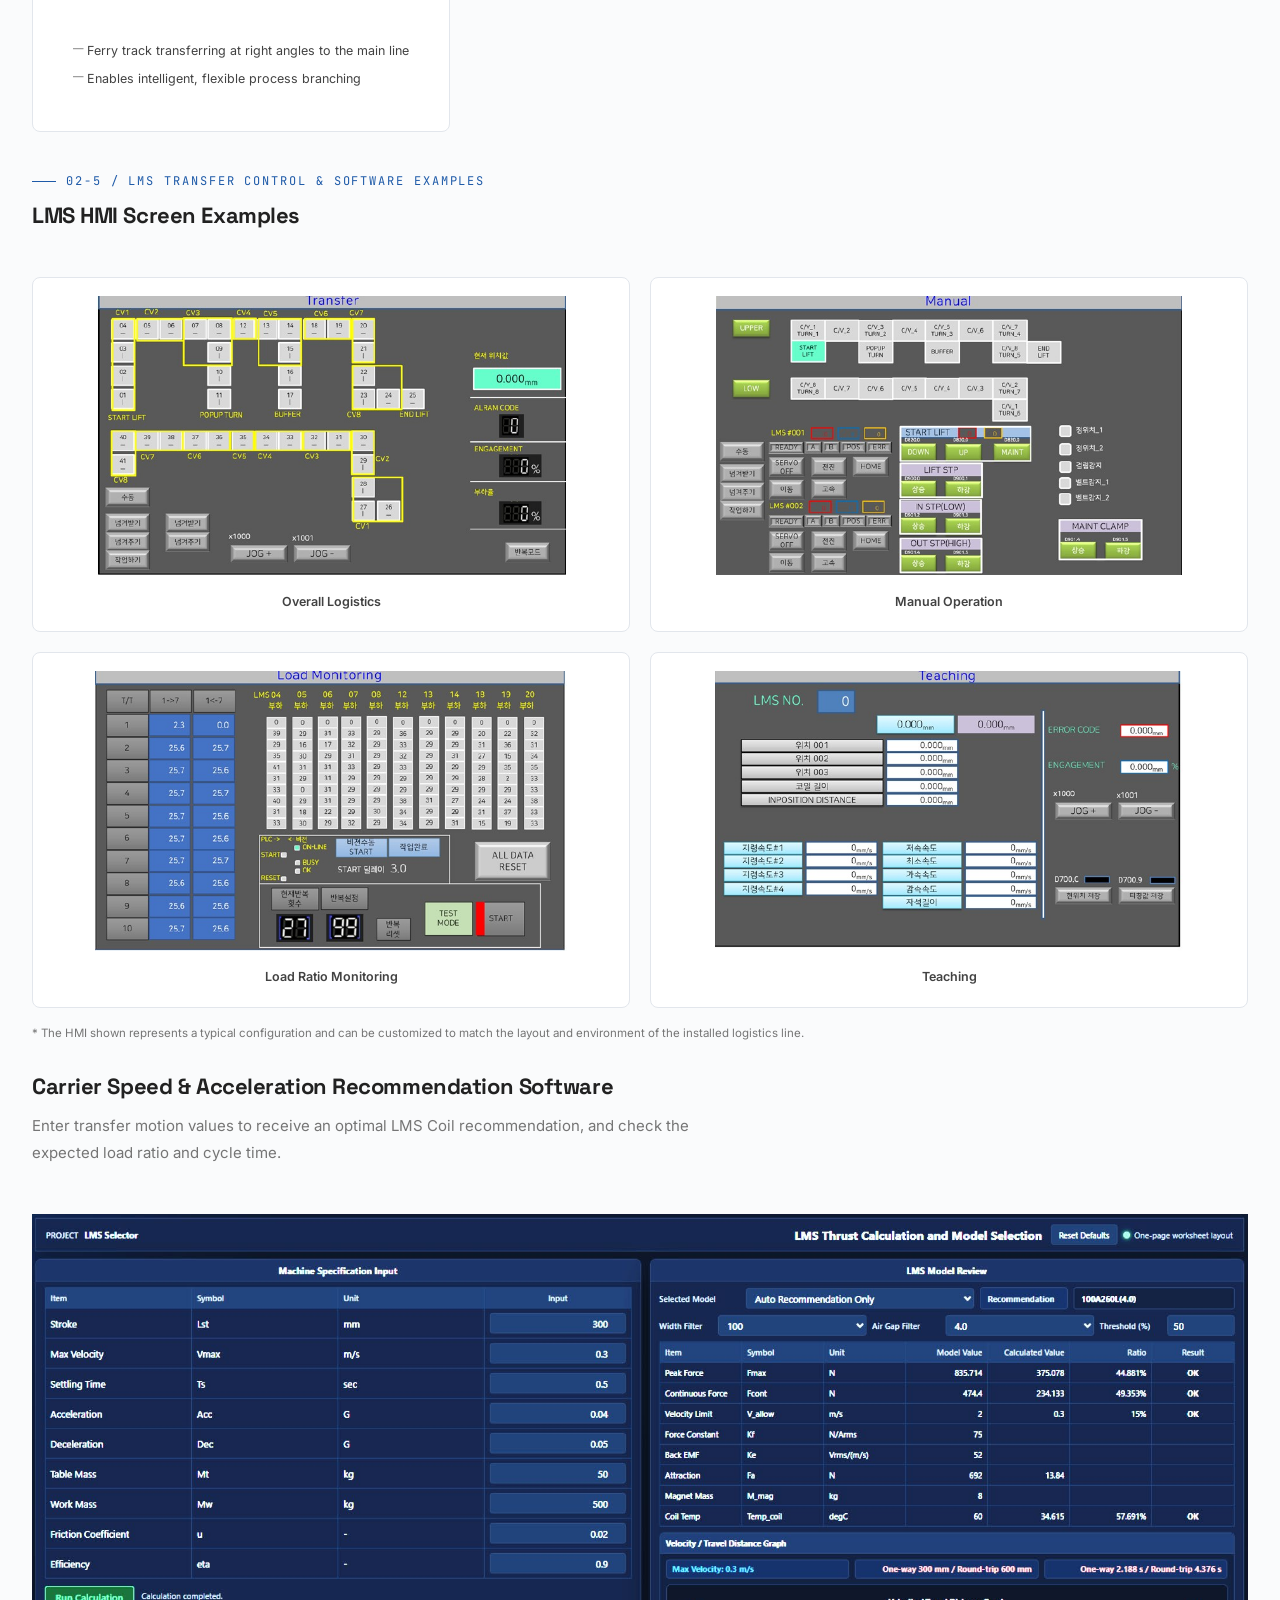
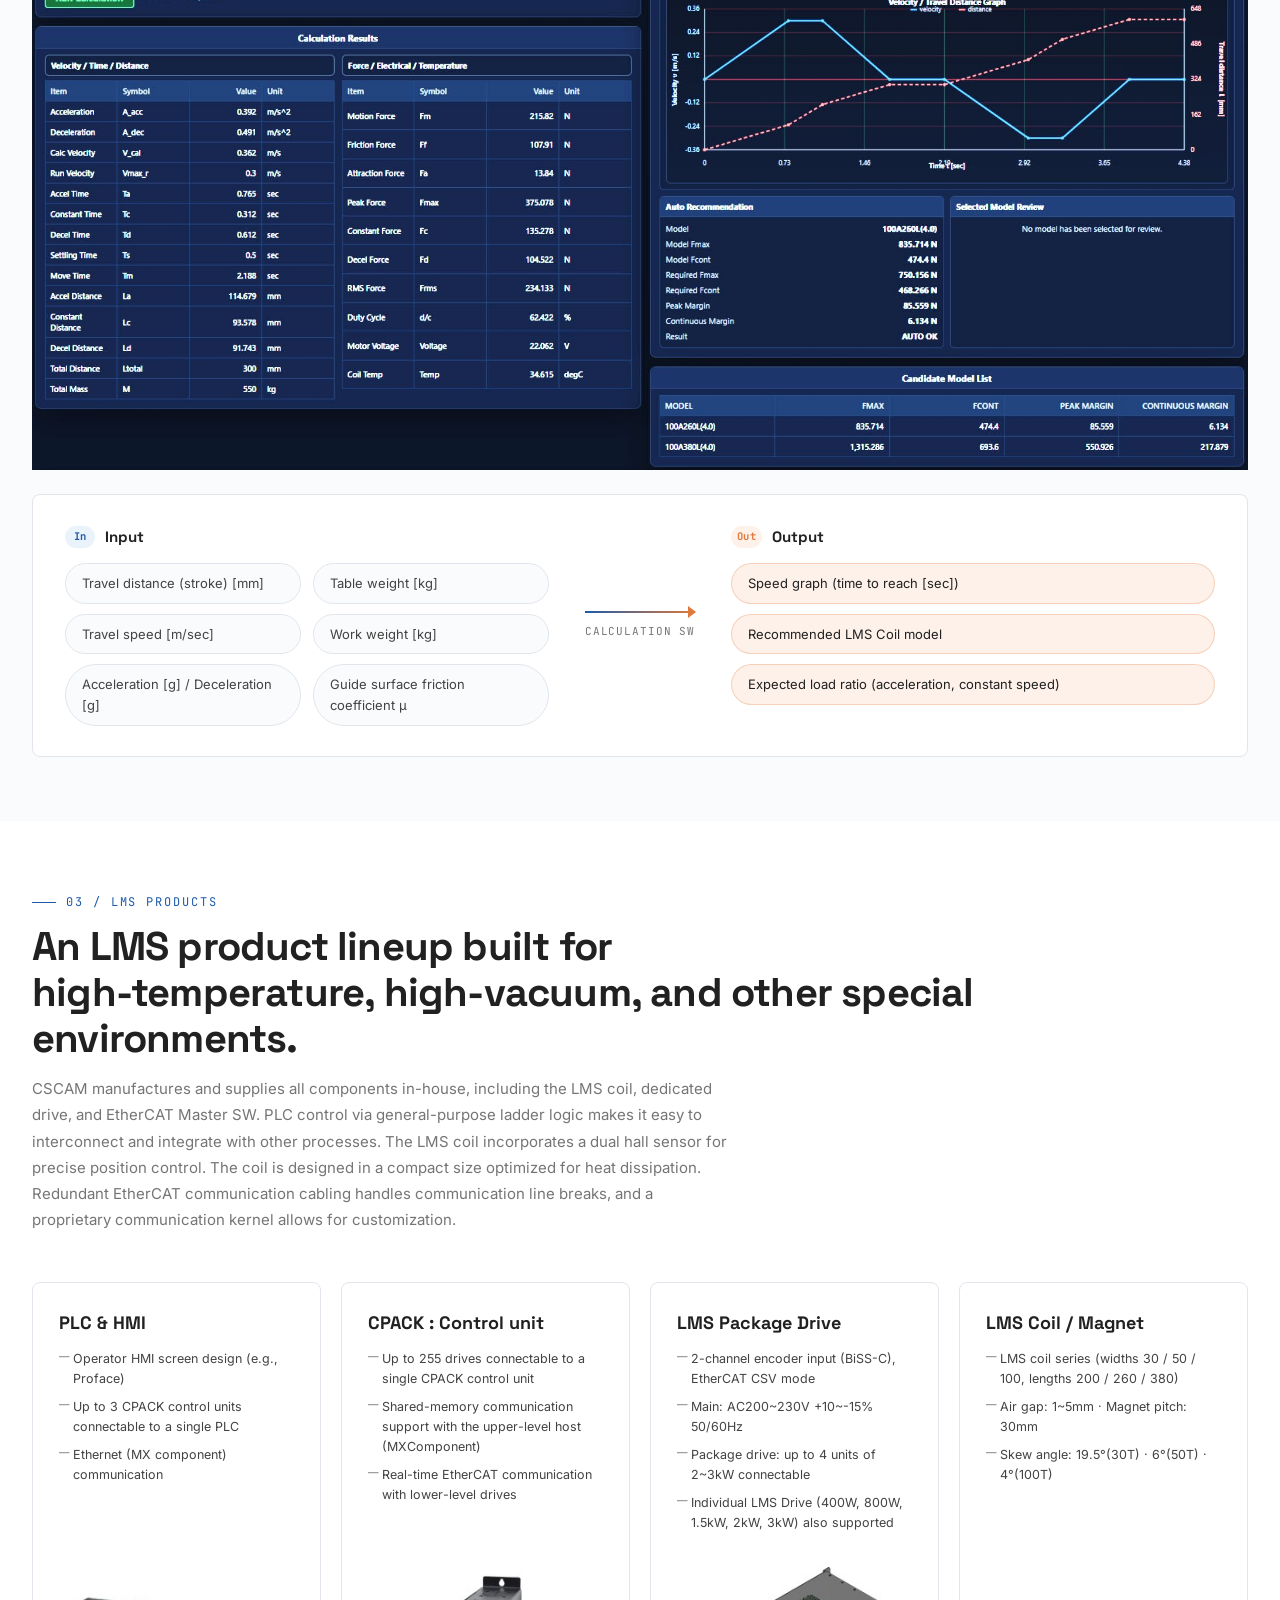
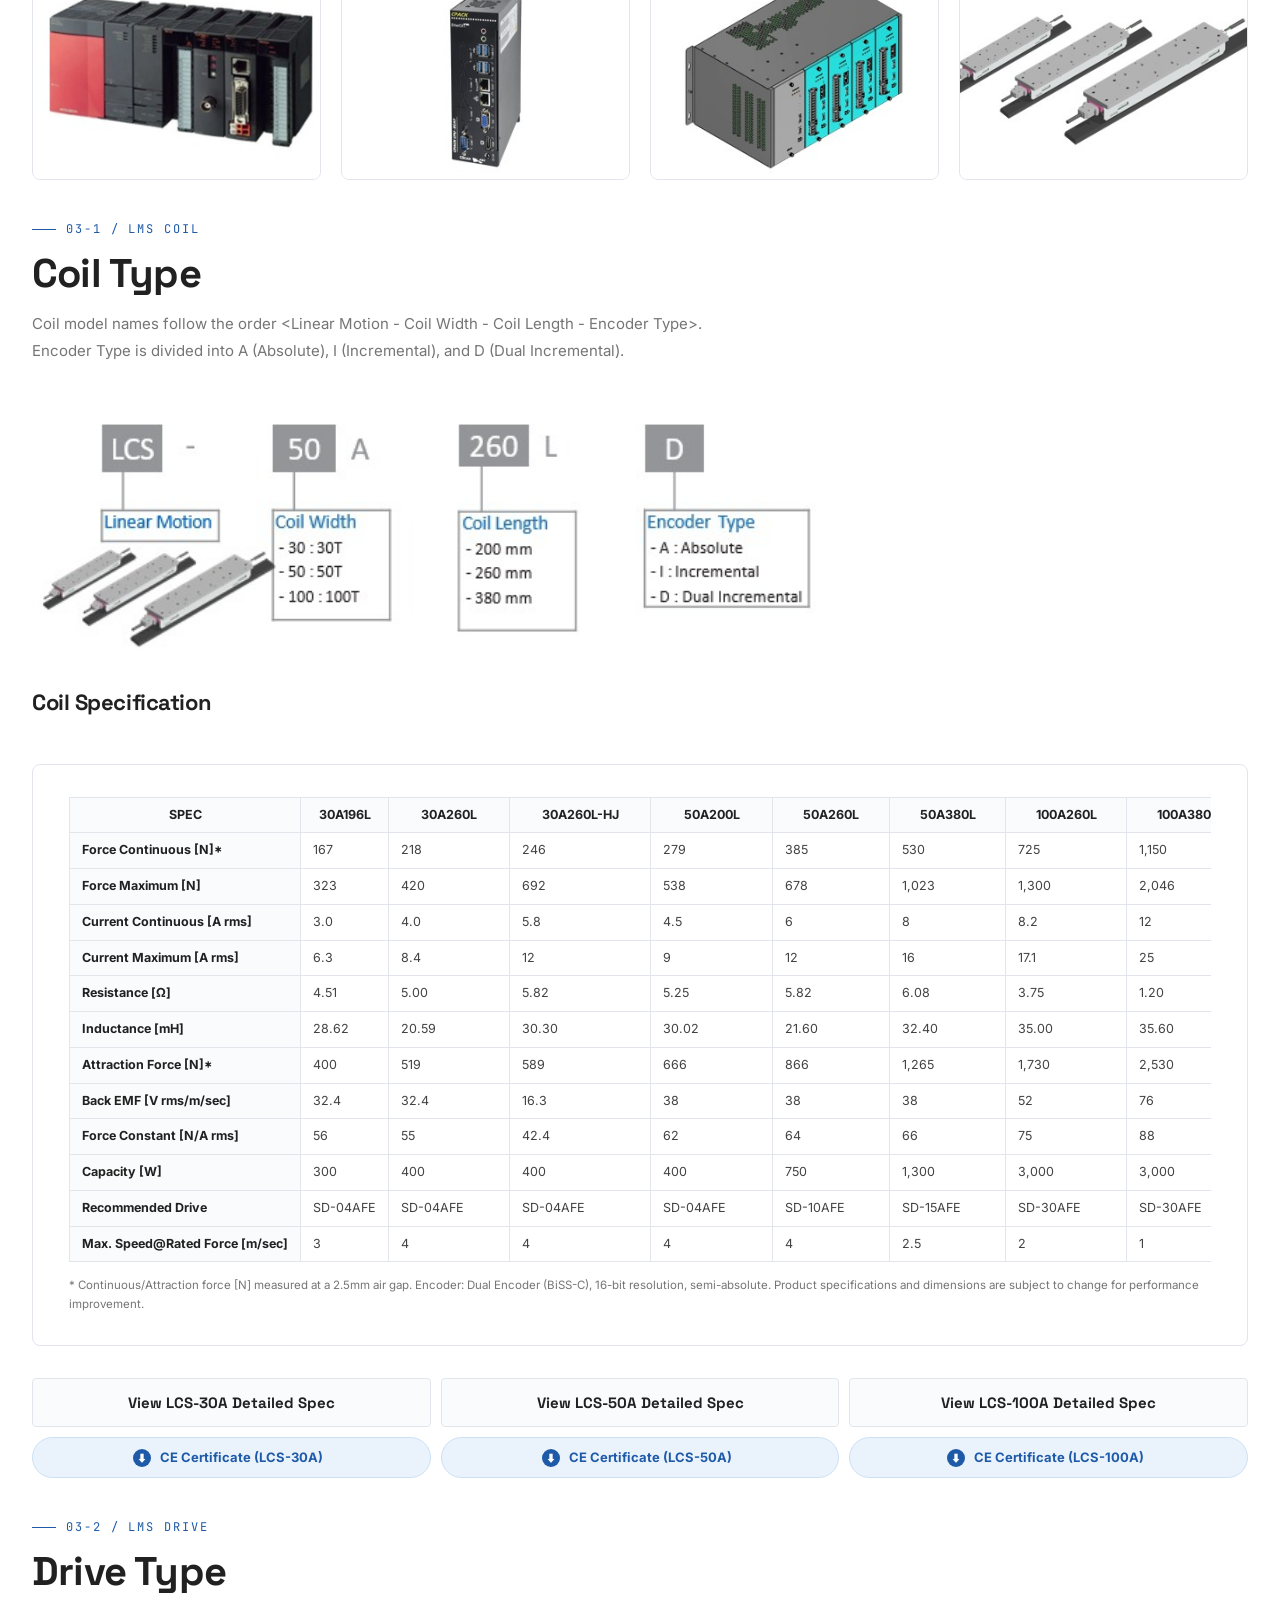
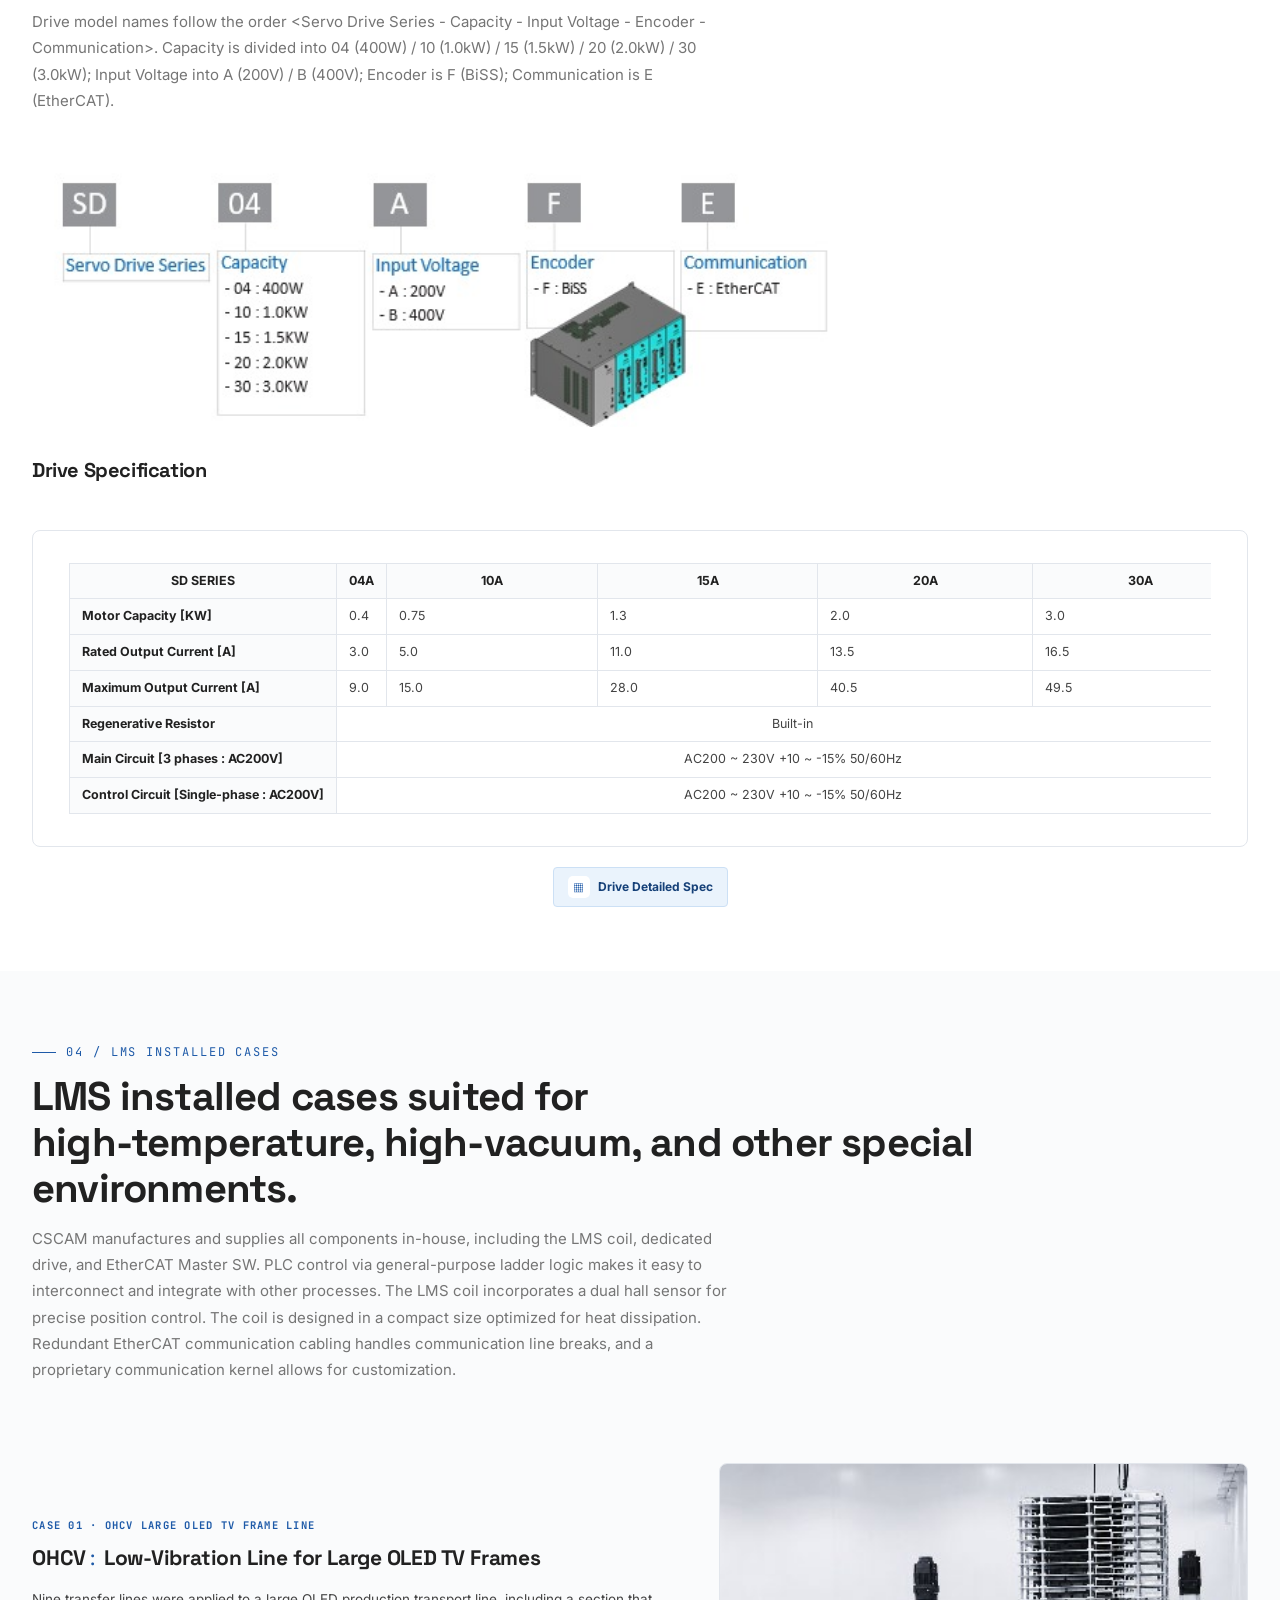
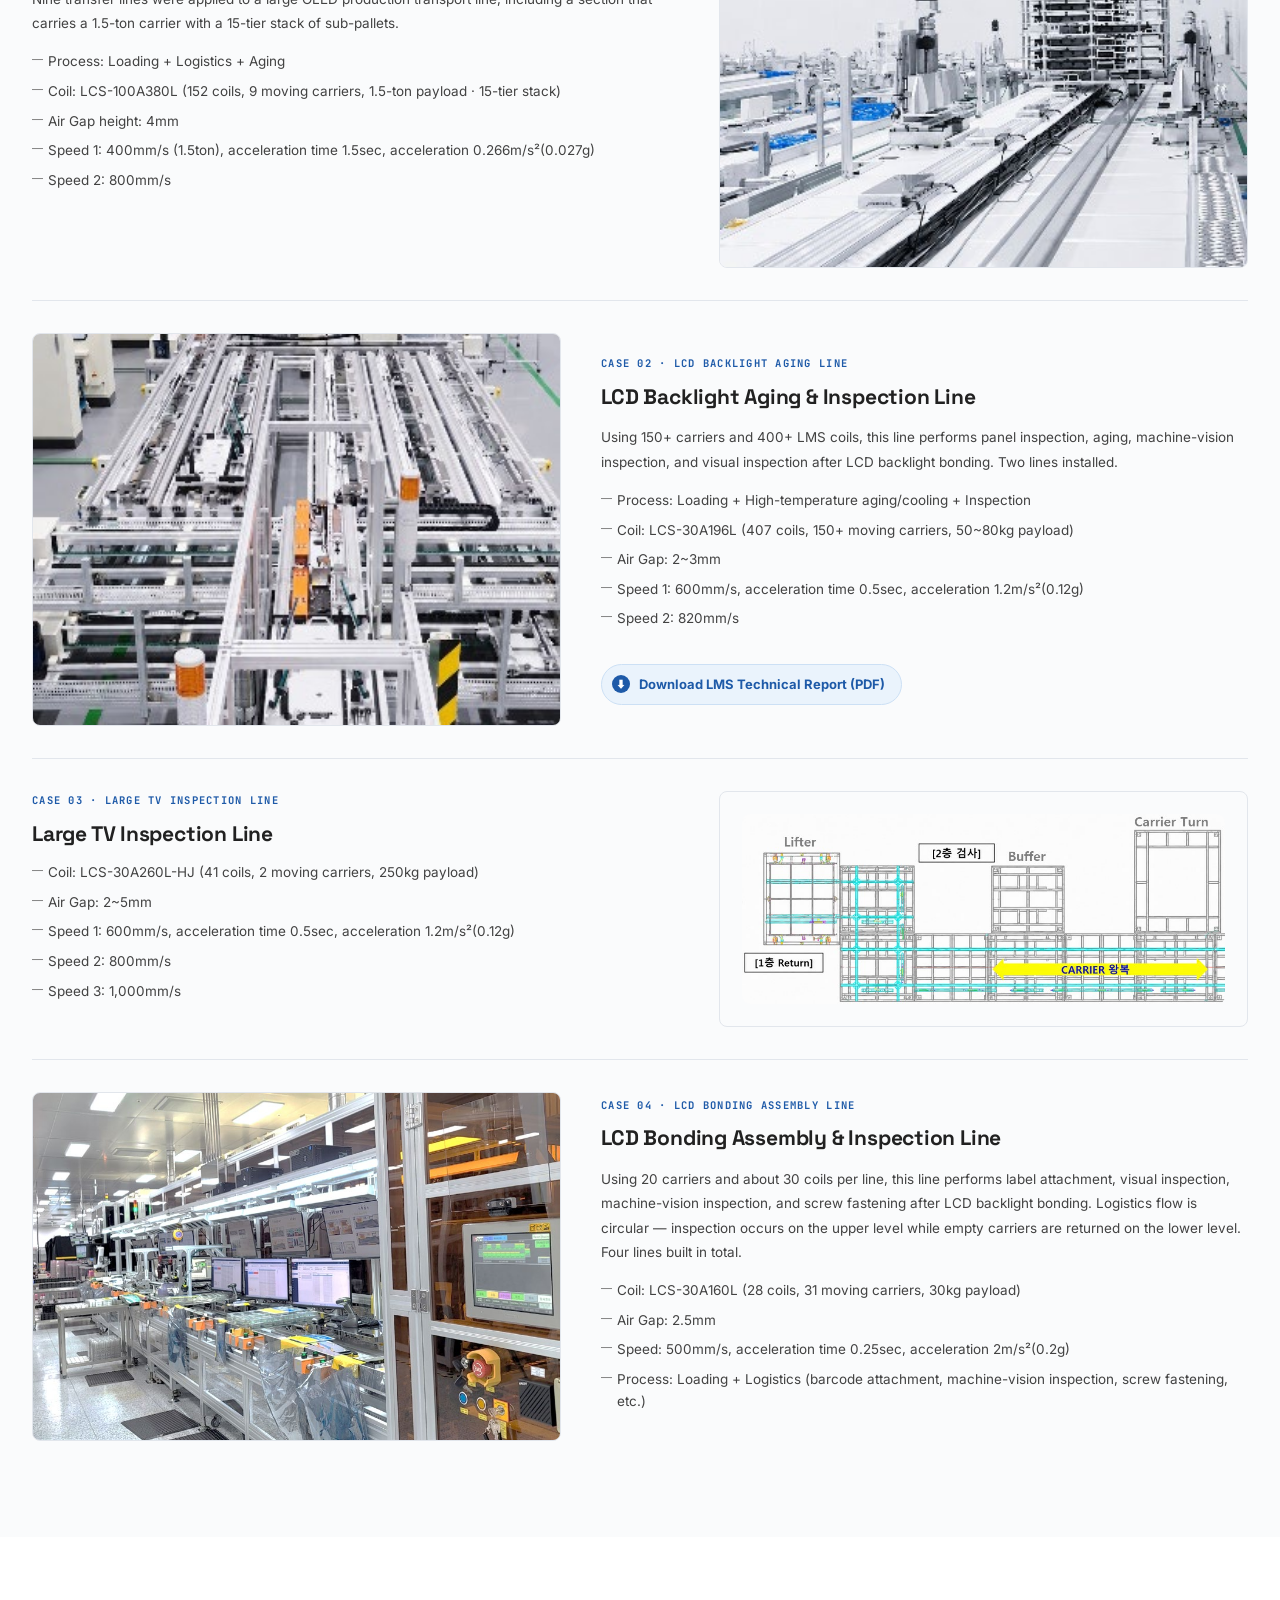
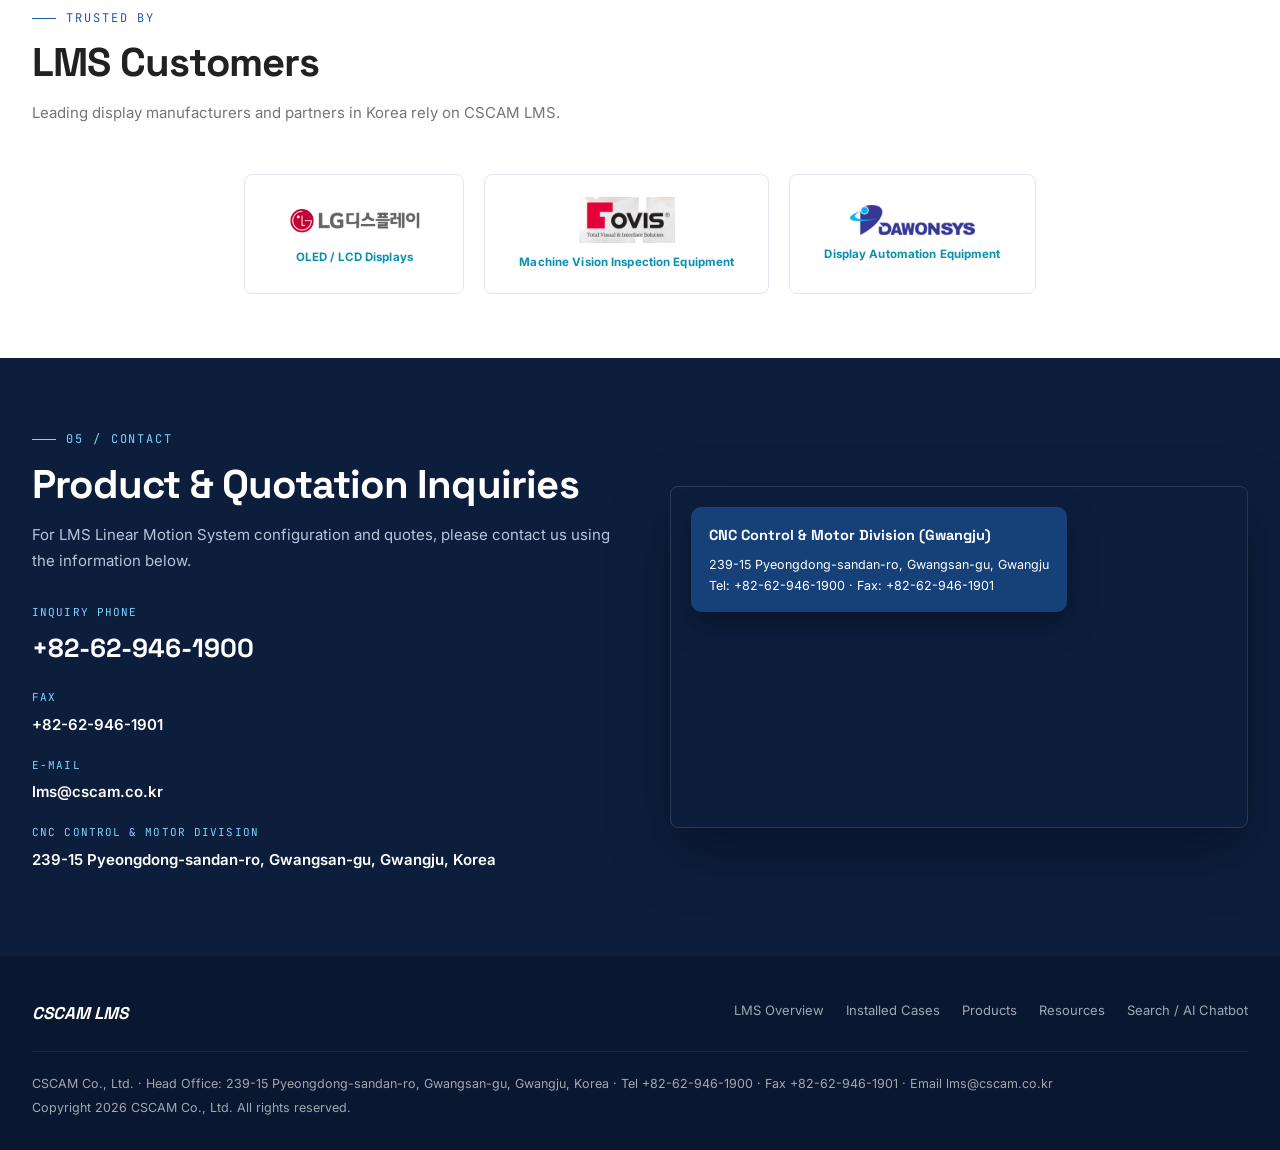
==== commit 24630825: "upgrade" ====
--- a/en/index.html
+++ b/en/index.html
@@ -570,7 +570,7 @@
         </div>
       </div>
       <div class="map-card">
-        <iframe allowfullscreen="" class="map-embed" loading="lazy" referrerpolicy="no-referrer-when-downgrade" src="https://www.google.com/maps?q=%EA%B4%91%EC%A3%BC+%EA%B4%91%EC%82%B0%EA%B5%AC+%ED%8F%89%EB%8F%99%EC%82%B0%EB%8B%A8%EB%A1%9C+239-15&amp;hl=en&amp;output=embed" title="CSCAM Co., Ltd. map"></iframe>
+        <iframe allowfullscreen="" class="map-embed" loading="lazy" referrerpolicy="strict-origin-when-cross-origin" src="https://www.google.com/maps/embed?pb=!1m5!3m3!1m2!1s0x357187f1f76574ed%3A0xa519063b2a263651!2z6rSR7KO86rSR7Jet7IucIOq0keyCsOq1rCDtj4nrj5nsgrDri6jroZwgMjM5LTE1!5e0!3m2!1sko!2skr!4v1788947351875!5m2!1sko!2skr" title="CSCAM Co., Ltd. map"></iframe>
         <div class="map-label">
           <strong>CNC Control &amp; Motor Division (Gwangju)</strong>
           <span class="addr">239-15 Pyeongdong-sandan-ro, Gwangsan-gu, Gwangju</span>
@@ -622,5 +622,98 @@
   });
 })();
 </script>
+<script>
+(function(){
+  if (window.cscamProdNavFixInstalled) return;
+  window.cscamProdNavFixInstalled = true;
+  function cscamProdNavFixApply(){
+    var host = location.hostname;
+    var isProdRoot = (host === "www.cscam.co.kr" || host === "cscam.co.kr");
+    if (!isProdRoot) return;
+    var domainMap = {
+      "cscam.co.kr": "",
+      "www.cscam.co.kr": "",
+      "cnc.cscam.co.kr": "/cnc",
+      "lms.cscam.co.kr": "/lms",
+      "3dp.cscam.co.kr": "/3dp",
+      "laser.cscam.co.kr": "/laser",
+      "marking.cscam.co.kr": "/marking",
+      "sw.cscam.co.kr": "/sw"
+    };
+    document.querySelectorAll("a[href]").forEach(function(a){
+      var href = a.getAttribute("href");
+      if (!href || !/^https?:\/\//i.test(href)) return;
+      var u;
+      try { u = new URL(href); } catch(e) { return; }
+      if (!Object.prototype.hasOwnProperty.call(domainMap, u.hostname)) return;
+      var prefix = domainMap[u.hostname];
+      var newHref = prefix + u.pathname + u.search + u.hash;
+      if (newHref === "") newHref = "/";
+      a.setAttribute("href", newHref);
+    });
+  }
+  cscamProdNavFixApply();
+  window.addEventListener("load", cscamProdNavFixApply);
+})();
+</script>
+<script>
+// 모바일망 안정화: CNC/LMS/3DP/레이저/마킹/SW/허브 간 서브도메인 이동 링크는
+// 일부 모바일 통신사 환경에서 캐시된 오류 응답이나 순간적인 DNS/프록시 문제로
+// 첫 클릭에 깨진 화면이 뜨는 경우가 있음. 실제 이동 전에 캐시를 무시한 확인
+// 요청을 한 번 보내고, 진짜 네트워크 오류일 때만 한 번 더 재시도한 뒤,
+// 캐시 우회용 파라미터를 붙여 이동시켜 오래된 캐시 응답을 다시 받지 않도록 함.
+(function(){
+  if (window.cscamSafeCrossNavInstalled) return;
+  window.cscamSafeCrossNavInstalled = true;
+  var CSCAM_DOMAINS = {
+    "cscam.co.kr":1, "www.cscam.co.kr":1, "cnc.cscam.co.kr":1, "lms.cscam.co.kr":1,
+    "3dp.cscam.co.kr":1, "laser.cscam.co.kr":1, "marking.cscam.co.kr":1, "sw.cscam.co.kr":1
+  };
+  function isCrossSiteLink(a){
+    if (!a) return false;
+    var raw = a.getAttribute("href") || "";
+    if (!/^https?:\/\//i.test(raw)) return false;
+    var u;
+    try { u = new URL(a.href); } catch(e) { return false; }
+    return !!CSCAM_DOMAINS[u.hostname] && u.hostname !== location.hostname;
+  }
+  function bustUrl(href){
+    var sep = href.indexOf("?") === -1 ? "?" : "&";
+    return href + sep + "_r=" + Date.now();
+  }
+  function handleClick(e){
+    var a = e.currentTarget;
+    if (!isCrossSiteLink(a)) return;
+    e.preventDefault();
+    var href = a.href;
+    var target = a.target;
+    function go(){
+      var dest = bustUrl(href);
+      if (target === "_blank") { window.open(dest, "_blank"); } else { location.href = dest; }
+    }
+    try {
+      fetch(href, { mode: "no-cors", cache: "no-store" }).then(go).catch(function(){
+        setTimeout(function(){
+          fetch(href, { mode: "no-cors", cache: "no-store" }).then(go).catch(go);
+        }, 600);
+      });
+    } catch(err) { go(); }
+  }
+  function install(){
+    document.querySelectorAll("a[href]").forEach(function(a){
+      if (a.__cscamSafeNavBound) return;
+      if (!isCrossSiteLink(a)) return;
+      a.__cscamSafeNavBound = true;
+      a.addEventListener("click", handleClick);
+    });
+  }
+  if (document.readyState === "loading") {
+    document.addEventListener("DOMContentLoaded", install);
+  } else {
+    install();
+  }
+  window.addEventListener("load", install);
+})();
+</script>
 </body>
 </html>
--- a/assets/css/style.css
+++ b/assets/css/style.css
@@ -205,9 +205,16 @@
   box-shadow: 0 24px 60px rgba(0,0,0,.5);
   margin-top: 95px;
 }
-.hero-video video { width: 100%; height: 100%; object-fit: cover; display: block; }
+.hero-video video {
+  width: 100%; height: 100%; object-fit: cover; display: block;
+  /* 배경 사진과 톤을 맞추기 위해 채도/명도를 살짝 눌러줌(영상만 튀어 보이지 않도록) */
+  filter: saturate(1.05) contrast(1.05) brightness(.92);
+}
 .hero-video::after {
   content: ""; position: absolute; inset: 0; pointer-events: none;
+  /* 배경과 동일한 네이비 톤을 살짝 얹어(멀티플라이) 영상 색감을 주변과 자연스럽게 융화시킴 */
+  background: linear-gradient(165deg, rgba(13,30,61,.34) 0%, rgba(10,23,48,.1) 45%, rgba(13,30,61,.32) 100%);
+  mix-blend-mode: multiply;
   box-shadow: inset 0 0 0 1px rgba(255,255,255,.08);
 }
 .hero-video .hero-video-cap {
@@ -686,6 +693,11 @@
 .family-bar-nav a:hover { color: #fff; background: rgba(255,255,255,.08); }
 .family-bar-nav a.active { color: #fff; background: var(--blue); }
 .family-bar-nav span.disabled { color: #3a4556; cursor: not-allowed; }
+@media (max-width: 900px) {
+  /* justify-content:flex-end 상태에서 넘치면 시작 부분이 스크롤 영역 밖으로 밀려 좌우 드래그가 막히는 문제 -
+     모바일에서는 왼쪽 정렬로 바꿔 화면에 안 보이는 나머지 링크를 정상적으로 드래그해서 볼 수 있게 함 */
+  .family-bar-inner { justify-content: flex-start; padding: 0 16px; }
+}
 
 /* 01 LMS소개: comparison cards (011 / 012) */
 .compare-grid { display: grid; grid-template-columns: repeat(2, 1fr); gap: 20px; }
